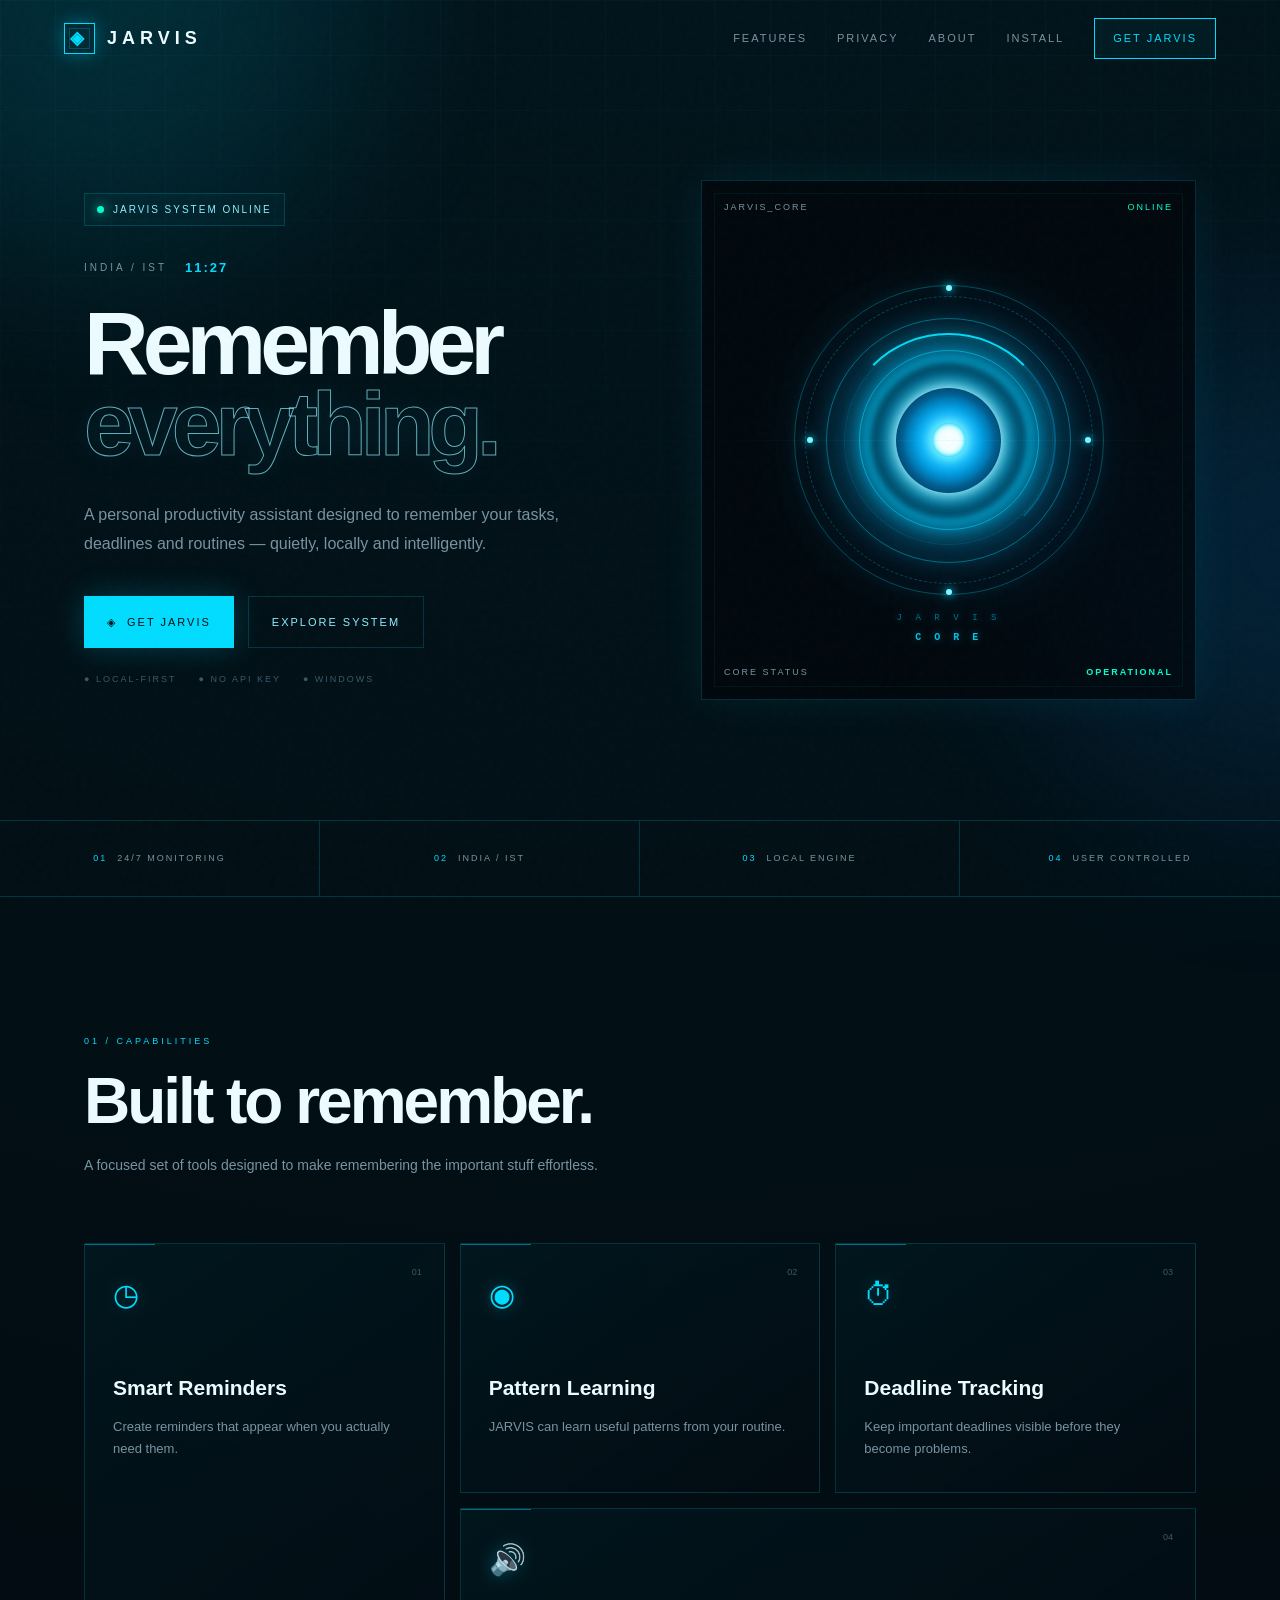
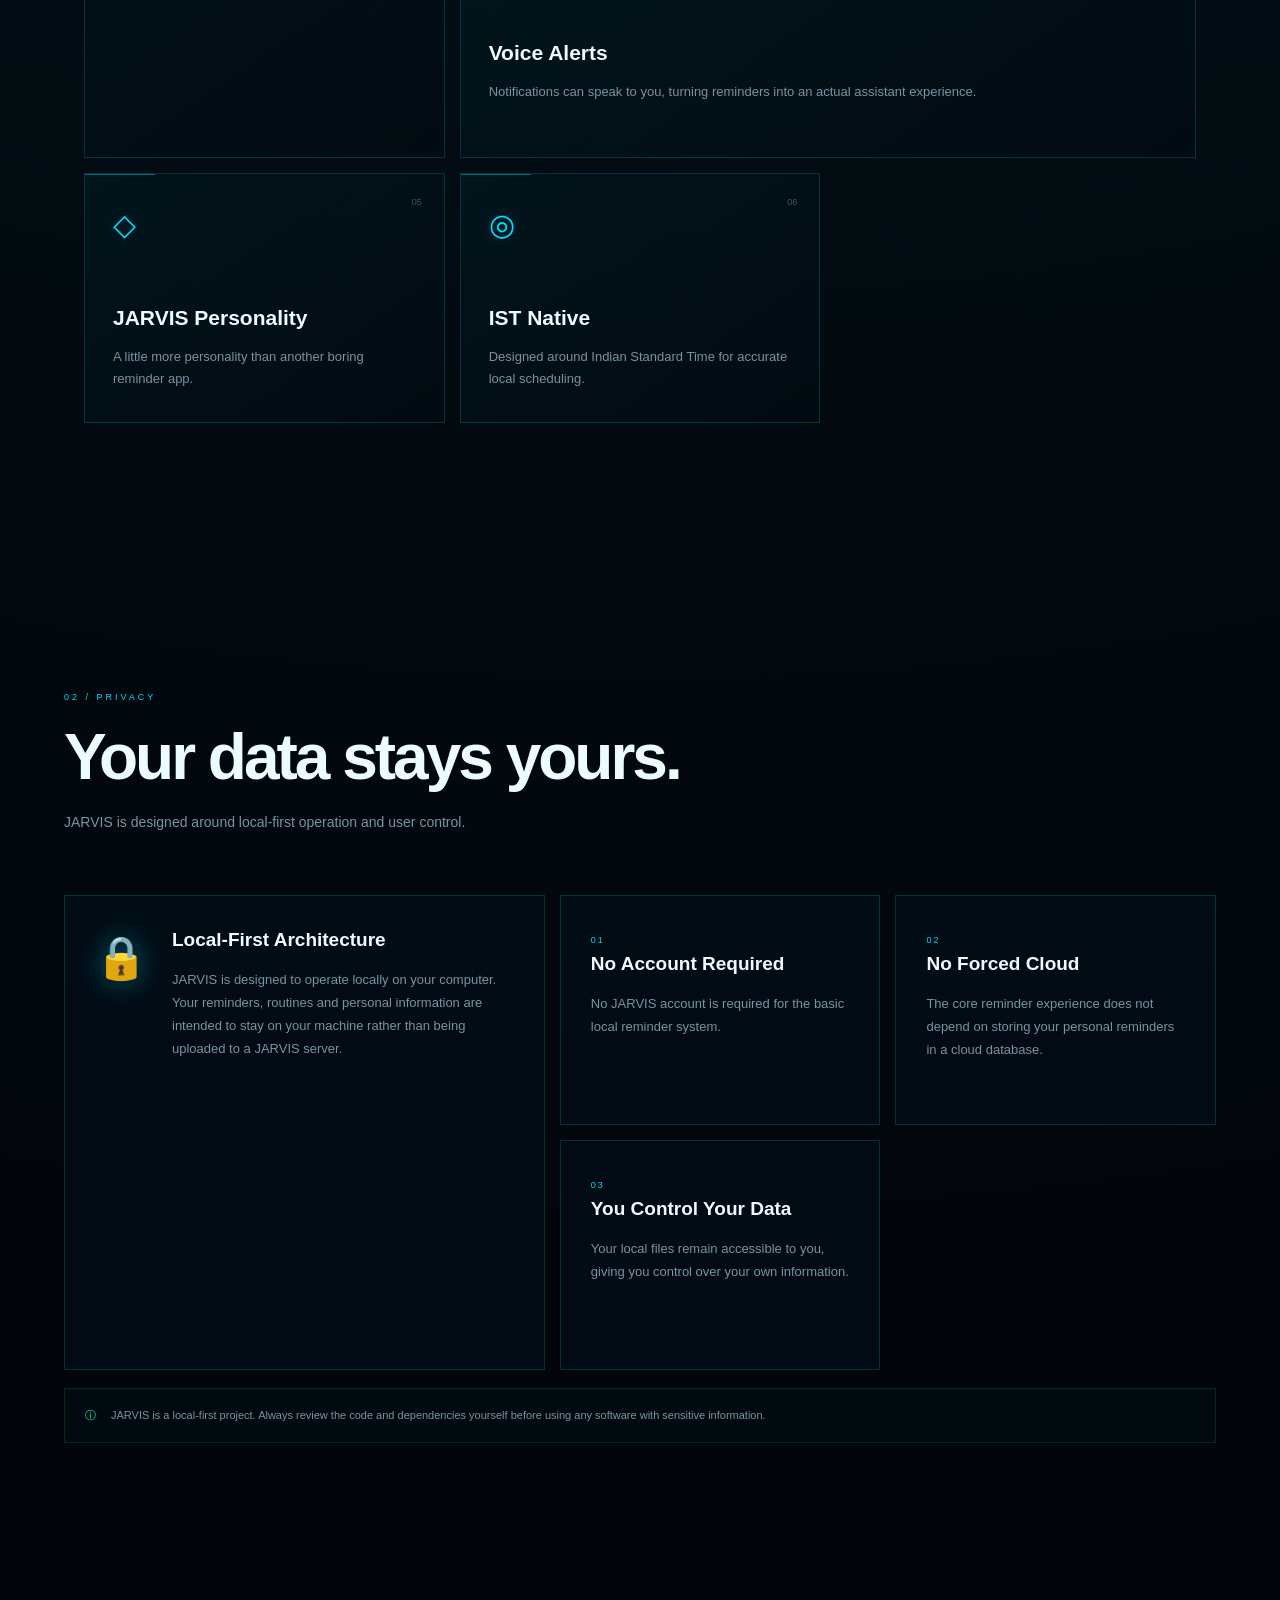
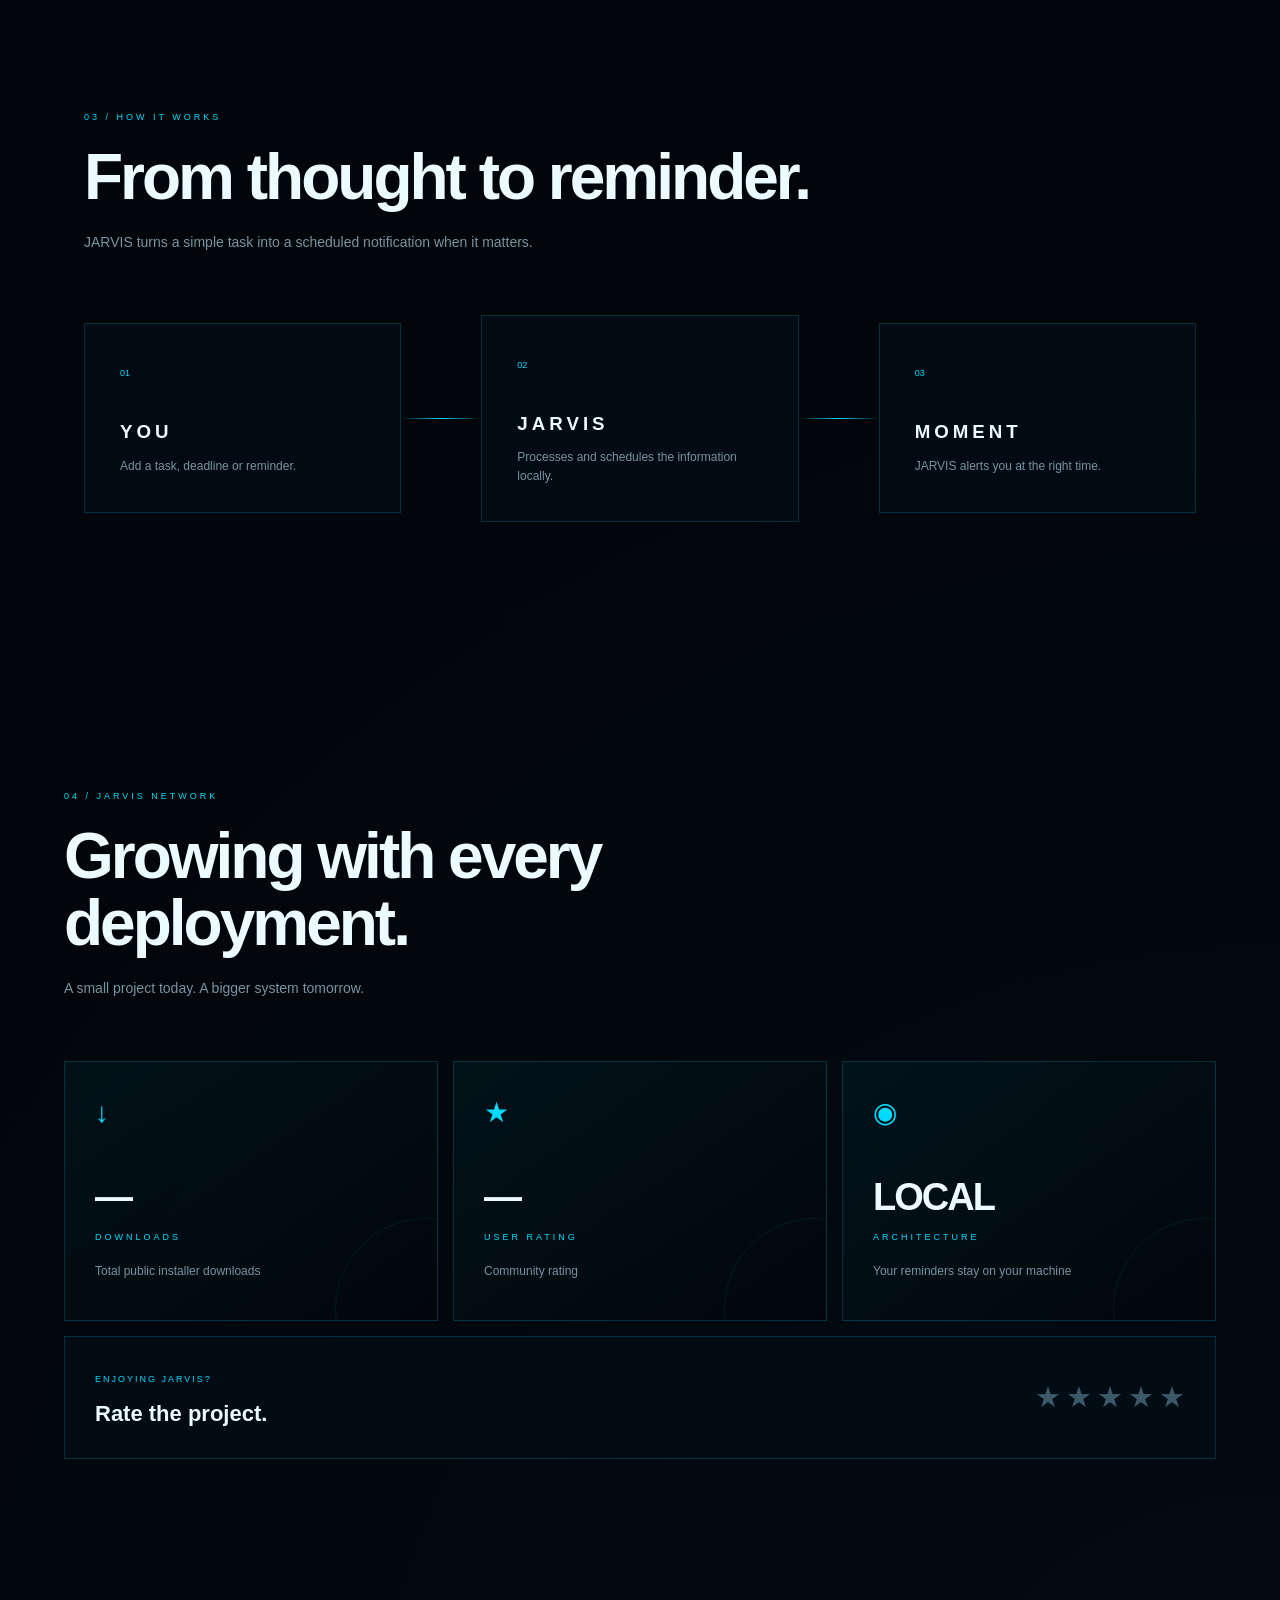
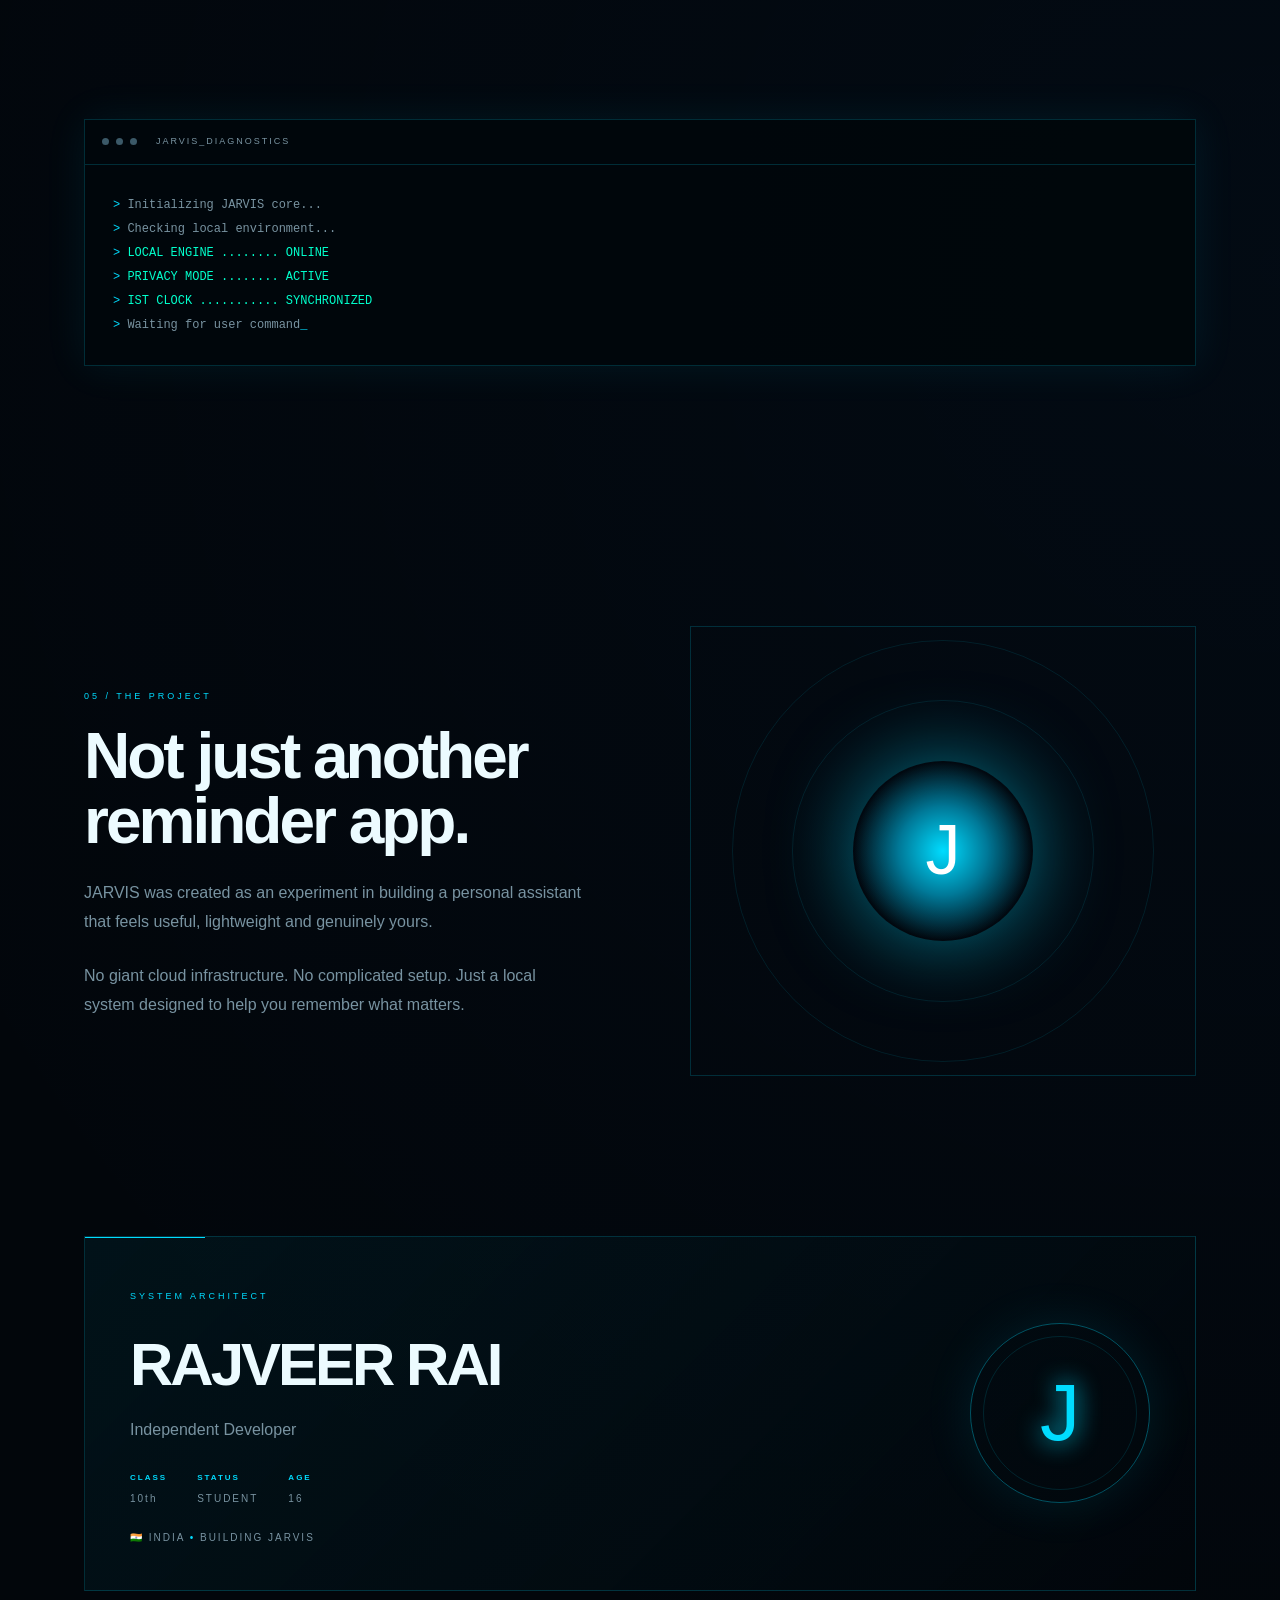
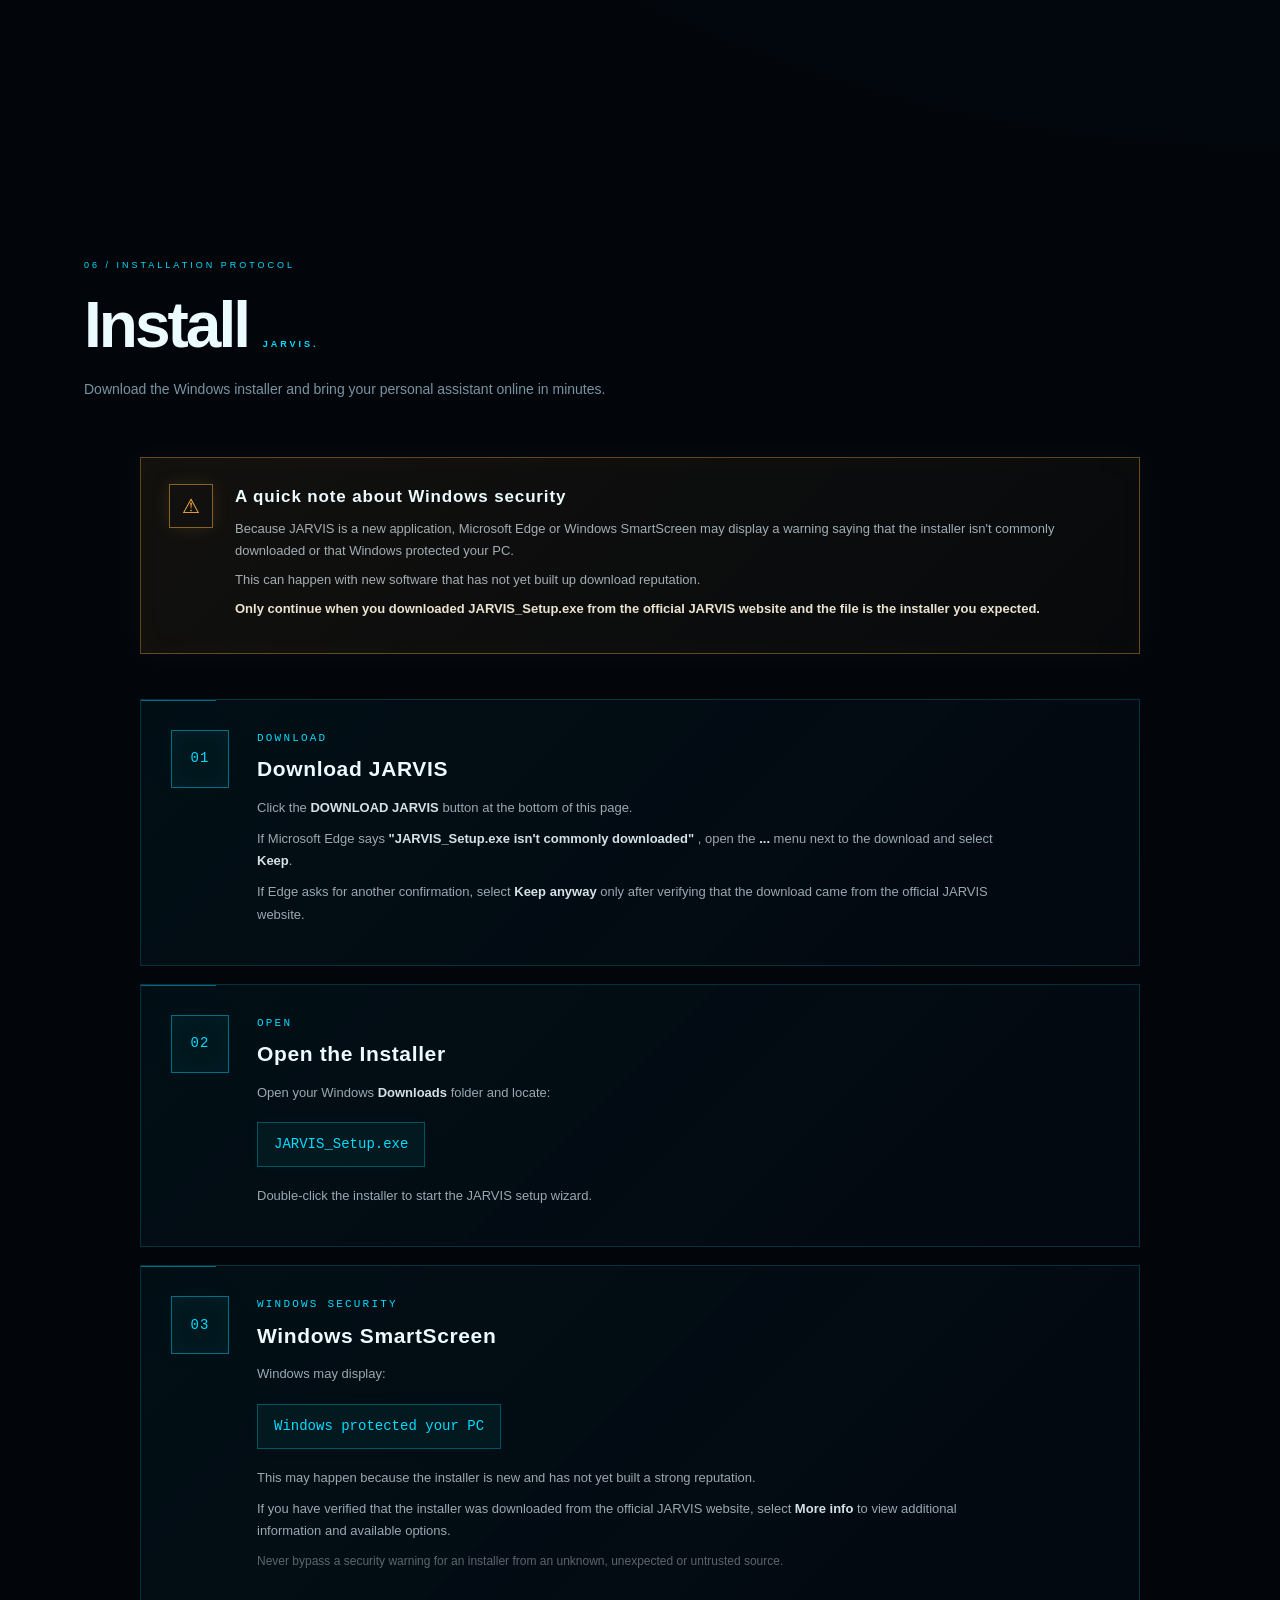
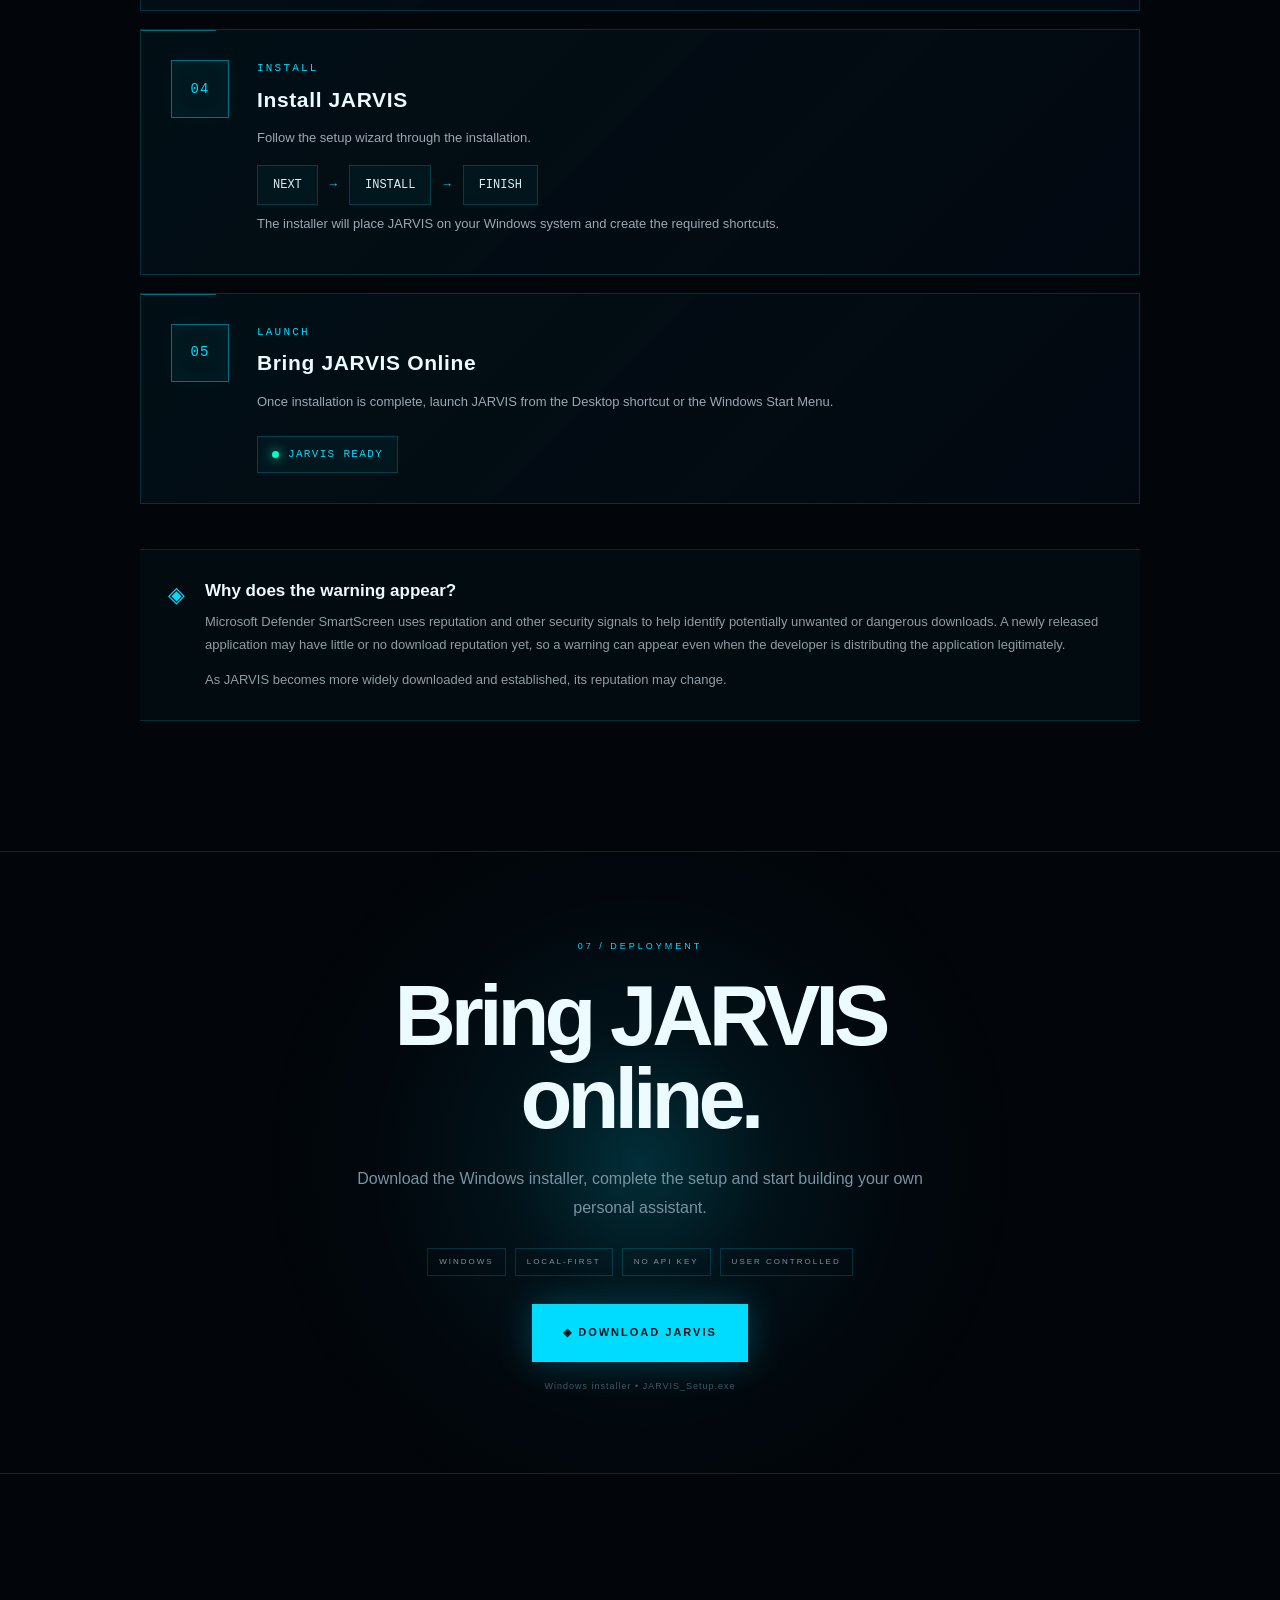
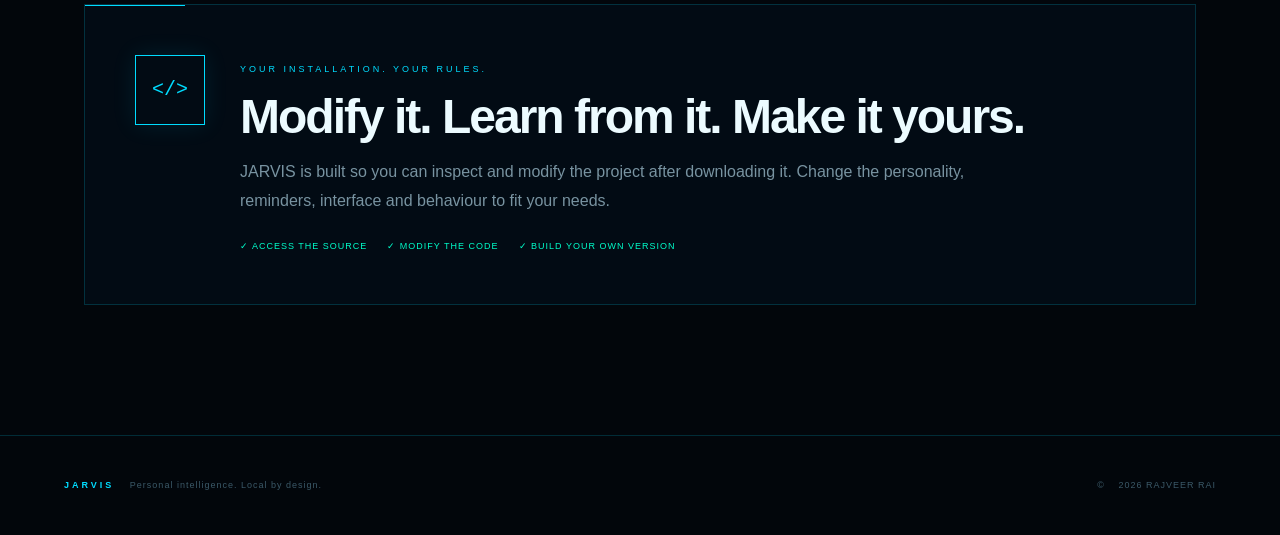
==== index.html @ 7c5e30e4 "Add files via upload JARVIS-Website │ ├── index.html ├── style.css ├── script.js │ └── downloa" ====
<!DOCTYPE html>
<html lang="en">

<head>

    <meta charset="UTF-8">

    <meta
        name="viewport"
        content="width=device-width, initial-scale=1.0"
    >

    <meta
        name="description"
        content="JARVIS — a local-first personal productivity assistant built by Rajveer Rai."
    >

    <meta
        name="keywords"
        content="JARVIS, reminder assistant, productivity, local assistant, Rajveer Rai, Windows"
    >

    <meta
        name="author"
        content="Rajveer Rai"
    >

    <meta
        name="theme-color"
        content="#02060b"
    >

    <title>JARVIS — Remember Everything.</title>

    <link
        rel="stylesheet"
        href="style.css"
    >


    <!-- =====================================================
         JARVIS CORE — NEW REACTOR ANIMATION
         Only the reactor animation is changed.
    ====================================================== -->

    <style>

        .jarvis-reactor {
            width: 360px;
            height: 360px;

            position: relative;

            display: flex;
            align-items: center;
            justify-content: center;

            isolation: isolate;
        }


        /* =================================================
           CENTRAL ATMOSPHERIC GLOW
        ================================================== */

        .jarvis-reactor::before {

            content: "";

            position: absolute;

            width: 155px;
            height: 155px;

            border-radius: 50%;

            background:
                radial-gradient(
                    circle,
                    rgba(255,255,255,0.98) 0%,
                    rgba(0,235,255,0.95) 9%,
                    rgba(0,190,255,0.72) 25%,
                    rgba(0,150,255,0.25) 48%,
                    transparent 72%
                );

            filter: blur(3px);

            box-shadow:
                0 0 25px rgba(0,220,255,0.95),
                0 0 55px rgba(0,200,255,0.75),
                0 0 100px rgba(0,170,255,0.42);

            animation:
                reactorPulse 2.2s ease-in-out infinite;

            z-index: 0;
        }


        /* =================================================
           OUTER ENERGY AURA
        ================================================== */

        .reactor-aura {

            position: absolute;

            width: 245px;
            height: 245px;

            border-radius: 50%;

            background:
                radial-gradient(
                    circle,
                    rgba(0,220,255,0.16),
                    transparent 67%
                );

            filter: blur(8px);

            animation:
                auraPulse 3s ease-in-out infinite;

            z-index: 0;
        }


        /* =================================================
           RING BASE
        ================================================== */

        .reactor-ring {

            position: absolute;

            border-radius: 50%;

            pointer-events: none;
        }


        /* =================================================
           OUTER RING
        ================================================== */

        .reactor-ring-outer {

            width: 310px;
            height: 310px;

            border:
                1px solid
                rgba(0,220,255,0.30);

            box-shadow:
                0 0 15px rgba(0,220,255,0.08),
                inset 0 0 20px rgba(0,220,255,0.04);

            animation:
                reactorRotate 18s linear infinite;
        }


        .reactor-ring-outer::before {

            content: "";

            position: absolute;

            inset: 10px;

            border-radius: 50%;

            border:
                1px dashed
                rgba(0,220,255,0.28);

            animation:
                reactorRotateReverse 13s linear infinite;
        }


        /* =================================================
           SECOND RING
        ================================================== */

        .reactor-ring-middle {

            width: 245px;
            height: 245px;

            border:
                1px solid
                rgba(0,220,255,0.42);

            box-shadow:
                0 0 20px rgba(0,220,255,0.10),
                inset 0 0 20px rgba(0,220,255,0.06);

            animation:
                reactorRotateReverse 11s linear infinite;
        }


        .reactor-ring-middle::after {

            content: "";

            position: absolute;

            inset: 17px;

            border-radius: 50%;

            border:
                1px dotted
                rgba(0,220,255,0.24);
        }


        /* =================================================
           INNER RING
        ================================================== */

        .reactor-ring-inner {

            width: 180px;
            height: 180px;

            border:
                1px solid
                rgba(0,220,255,0.58);

            box-shadow:
                0 0 25px rgba(0,220,255,0.13),
                inset 0 0 25px rgba(0,220,255,0.08);

            animation:
                reactorRotate 8s linear infinite;
        }


        /* =================================================
           ENERGY ARC
        ================================================== */

        .reactor-arc {

            position: absolute;

            width: 215px;
            height: 215px;

            border-radius: 50%;

            border:
                2px solid transparent;

            border-top-color:
                rgba(0,235,255,0.95);

            border-right-color:
                rgba(0,190,255,0.30);

            filter:
                drop-shadow(
                    0 0 7px
                    rgba(0,220,255,0.8)
                );

            animation:
                reactorRotate 4.5s linear infinite;
        }


        /* =================================================
           CORE HOUSING
        ================================================== */

        .reactor-core-housing {

            width: 105px;
            height: 105px;

            position: relative;

            display: flex;
            align-items: center;
            justify-content: center;

            border-radius: 50%;

            background:
                radial-gradient(
                    circle,
                    rgba(255,255,255,1) 0%,
                    rgba(180,250,255,1) 5%,
                    rgba(0,220,255,0.98) 16%,
                    rgba(0,170,255,0.88) 35%,
                    rgba(0,100,180,0.38) 62%,
                    rgba(0,50,100,0.08) 78%,
                    transparent 80%
                );

            box-shadow:
                0 0 15px rgba(255,255,255,0.95),
                0 0 30px rgba(0,235,255,0.95),
                0 0 60px rgba(0,190,255,0.85),
                0 0 100px rgba(0,130,255,0.38);

            animation:
                coreEnergy 2s ease-in-out infinite;

            z-index: 5;
        }


        /* =================================================
           CORE WHITE CENTER
        ================================================== */

        .reactor-core-light {

            position: absolute;

            width: 34px;
            height: 34px;

            border-radius: 50%;

            background:
                radial-gradient(
                    circle,
                    #ffffff 0%,
                    #ffffff 38%,
                    rgba(220,255,255,0.95) 55%,
                    rgba(0,220,255,0.25) 78%,
                    transparent 100%
                );

            box-shadow:
                0 0 18px #ffffff,
                0 0 35px rgba(0,235,255,1);

            animation:
                coreFlash 1.5s ease-in-out infinite;
        }


        /* =================================================
           CORE J
        ================================================== */

        .reactor-letter {

            position: relative;

            z-index: 8;

            color:
                rgba(255,255,255,0.88);

            font-family:
                "Courier New",
                monospace;

            font-size: 17px;

            font-weight: 700;

            letter-spacing: 0.08em;

            text-shadow:
                0 0 8px #ffffff,
                0 0 18px rgba(0,220,255,1);

            opacity: 0.82;
        }


        /* =================================================
           ORBITING NODES
        ================================================== */

        .reactor-node {

            position: absolute;

            width: 6px;
            height: 6px;

            border-radius: 50%;

            background:
                #7ef7ff;

            box-shadow:
                0 0 7px #00dcff,
                0 0 15px rgba(0,220,255,0.9);

            z-index: 10;
        }


        .reactor-node-1 {

            top: 25px;
            left: 50%;

            transform:
                translateX(-50%);

            animation:
                nodePulse 1.8s ease-in-out infinite;
        }


        .reactor-node-2 {

            right: 38px;
            top: 50%;

            transform:
                translateY(-50%);

            animation:
                nodePulse 2.1s ease-in-out infinite 0.3s;
        }


        .reactor-node-3 {

            bottom: 25px;
            left: 50%;

            transform:
                translateX(-50%);

            animation:
                nodePulse 1.7s ease-in-out infinite 0.6s;
        }


        .reactor-node-4 {

            left: 38px;
            top: 50%;

            transform:
                translateY(-50%);

            animation:
                nodePulse 2s ease-in-out infinite 0.9s;
        }


        /* =================================================
           CORE LABEL
        ================================================== */

        .reactor-label {

            position: absolute;

            bottom: -25px;

            left: 50%;

            transform:
                translateX(-50%);

            text-align: center;

            color:
                rgba(0,220,255,0.48);

            font-family:
                "Courier New",
                monospace;

            font-size: 9px;

            letter-spacing: 0.45em;

            white-space: nowrap;

            text-shadow:
                0 0 8px
                rgba(0,220,255,0.45);
        }


        .reactor-label strong {

            display: block;

            margin-top: 5px;

            color:
                rgba(0,220,255,0.88);

            font-size: 10px;

            letter-spacing: 0.35em;
        }


        /* =================================================
           ANIMATIONS
        ================================================== */

        @keyframes reactorRotate {

            from {
                transform:
                    rotate(0deg);
            }

            to {
                transform:
                    rotate(360deg);
            }

        }


        @keyframes reactorRotateReverse {

            from {
                transform:
                    rotate(360deg);
            }

            to {
                transform:
                    rotate(0deg);
            }

        }


        @keyframes reactorPulse {

            0%,
            100% {

                transform:
                    scale(0.92);

                opacity:
                    0.78;
            }

            50% {

                transform:
                    scale(1.08);

                opacity:
                    1;
            }

        }


        @keyframes auraPulse {

            0%,
            100% {

                transform:
                    scale(0.94);

                opacity:
                    0.55;
            }

            50% {

                transform:
                    scale(1.08);

                opacity:
                    0.95;
            }

        }


        @keyframes coreEnergy {

            0%,
            100% {

                transform:
                    scale(0.92);

                box-shadow:
                    0 0 15px rgba(255,255,255,0.9),
                    0 0 30px rgba(0,235,255,0.85),
                    0 0 60px rgba(0,190,255,0.65);
            }

            50% {

                transform:
                    scale(1.08);

                box-shadow:
                    0 0 20px rgba(255,255,255,1),
                    0 0 45px rgba(0,235,255,1),
                    0 0 85px rgba(0,190,255,0.9);
            }

        }


        @keyframes coreFlash {

            0%,
            100% {

                transform:
                    scale(0.88);

                opacity:
                    0.88;
            }

            50% {

                transform:
                    scale(1.18);

                opacity:
                    1;
            }

        }


        @keyframes nodePulse {

            0%,
            100% {

                transform:
                    scale(0.75);

                opacity:
                    0.45;
            }

            50% {

                transform:
                    scale(1.35);

                opacity:
                    1;
            }

        }


        /* =================================================
           REACTOR RESPONSIVE
        ================================================== */

        @media (max-width: 700px) {

            .jarvis-reactor {

                width: 300px;
                height: 300px;

            }

            .reactor-ring-outer {

                width: 255px;
                height: 255px;

            }

            .reactor-ring-middle {

                width: 205px;
                height: 205px;

            }

            .reactor-ring-inner {

                width: 150px;
                height: 150px;

            }

            .reactor-arc {

                width: 180px;
                height: 180px;

            }

        }


        @media (prefers-reduced-motion: reduce) {

            .jarvis-reactor *,
            .jarvis-reactor::before {

                animation:
                    none !important;

            }

        }

    </style>

</head>


<body>


    <!-- =====================================================
         BACKGROUND SYSTEM
    ====================================================== -->

    <div class="grid"></div>

    <div class="noise"></div>

    <div class="ambient ambient-one"></div>

    <div class="ambient ambient-two"></div>



    <!-- =====================================================
         NAVBAR
    ====================================================== -->

    <header
        class="navbar"
        id="navbar"
    >

        <div class="nav-brand">

            <div class="mini-reactor">
                ◈
            </div>

            <span>
                JARVIS
            </span>

        </div>


        <nav
            class="nav-links"
            id="navLinks"
        >

            <a href="#features">
                FEATURES
            </a>

            <a href="#privacy">
                PRIVACY
            </a>

            <a href="#about">
                ABOUT
            </a>

            <a href="#install">
                INSTALL
            </a>

            <a
                href="#download"
                class="nav-button"
            >
                GET JARVIS
            </a>

        </nav>


        <button
            class="menu-button"
            id="menuButton"
            aria-label="Open navigation"
            aria-expanded="false"
        >

            ☰

        </button>

    </header>



    <!-- =====================================================
         MAIN
    ====================================================== -->

    <main>


        <!-- =================================================
             HERO
        ================================================== -->

        <section class="hero">

            <div class="hero-content">


                <div class="live-status">

                    <span class="status-dot"></span>

                    JARVIS SYSTEM ONLINE

                </div>


                <div class="hero-time">

                    <span>
                        INDIA / IST
                    </span>

                    <strong id="heroClock">
                        --:--
                    </strong>

                </div>


                <h1>

                    Remember
                    <span>everything.</span>

                </h1>


                <p class="hero-description">

                    A personal productivity assistant designed
                    to remember your tasks, deadlines and routines
                    — quietly, locally and intelligently.

                </p>


                <div class="hero-actions">

                    <a
                        href="#download"
                        class="main-button"
                    >

                        <span>
                            ◈
                        </span>

                        GET JARVIS

                    </a>


                    <a
                        href="#features"
                        class="outline-button"
                    >

                        EXPLORE SYSTEM

                    </a>

                </div>


                <div class="hero-details">

                    <span>
                        ● LOCAL-FIRST
                    </span>

                    <span>
                        ● NO API KEY
                    </span>

                    <span>
                        ● WINDOWS
                    </span>

                </div>

            </div>



            <!-- =================================================
                 JARVIS CORE — NEW ANIMATED REACTOR
            ================================================== -->

            <div class="system-panel">

                <div class="panel-header">

                    <span>
                        JARVIS_CORE
                    </span>

                    <span>
                        ONLINE
                    </span>

                </div>


                <div class="core-container">

                    <div class="jarvis-reactor">

                        <div class="reactor-aura"></div>


                        <div
                            class="reactor-ring reactor-ring-outer"
                        ></div>


                        <div
                            class="reactor-ring reactor-ring-middle"
                        ></div>


                        <div
                            class="reactor-ring reactor-ring-inner"
                        ></div>


                        <div class="reactor-arc"></div>


                        <span
                            class="reactor-node reactor-node-1"
                        ></span>

                        <span
                            class="reactor-node reactor-node-2"
                        ></span>

                        <span
                            class="reactor-node reactor-node-3"
                        ></span>

                        <span
                            class="reactor-node reactor-node-4"
                        ></span>


                        <div class="reactor-core-housing">

                            <div class="reactor-core-light"></div>

                            <span class="reactor-letter">
                                J
                            </span>

                        </div>


                        <div class="reactor-label">

                            J A R V I S

                            <strong>
                                C O R E
                            </strong>

                        </div>

                    </div>

                </div>


                <div class="core-status">

                    <span>
                        CORE STATUS
                    </span>

                    <strong>
                        OPERATIONAL
                    </strong>

                </div>

            </div>

        </section>



        <!-- =================================================
             SYSTEM STRIP
        ================================================== -->

        <section class="system-strip">

            <div>

                <span>
                    01
                </span>

                24/7 MONITORING

            </div>


            <div>

                <span>
                    02
                </span>

                INDIA / IST

            </div>


            <div>

                <span>
                    03
                </span>

                LOCAL ENGINE

            </div>


            <div>

                <span>
                    04
                </span>

                USER CONTROLLED

            </div>

        </section>



        <!-- =================================================
             FEATURES
        ================================================== -->

        <section
            class="section"
            id="features"
        >

            <div class="section-heading">

                <span>
                    01 / CAPABILITIES
                </span>

                <h2>
                    Built to remember.
                </h2>

                <p>
                    A focused set of tools designed to make
                    remembering the important stuff effortless.
                </p>

            </div>


            <div class="feature-layout">


                <article class="feature feature-large">

                    <div class="feature-number">
                        01
                    </div>

                    <div class="feature-icon">
                        ◷
                    </div>

                    <h3>
                        Smart Reminders
                    </h3>

                    <p>
                        Create reminders that appear when
                        you actually need them.
                    </p>

                </article>



                <article class="feature">

                    <div class="feature-number">
                        02
                    </div>

                    <div class="feature-icon">
                        ◉
                    </div>

                    <h3>
                        Pattern Learning
                    </h3>

                    <p>
                        JARVIS can learn useful patterns
                        from your routine.
                    </p>

                </article>



                <article class="feature">

                    <div class="feature-number">
                        03
                    </div>

                    <div class="feature-icon">
                        ⏱
                    </div>

                    <h3>
                        Deadline Tracking
                    </h3>

                    <p>
                        Keep important deadlines visible
                        before they become problems.
                    </p>

                </article>



                <article class="feature feature-wide">

                    <div class="feature-number">
                        04
                    </div>

                    <div class="feature-icon">
                        🔊
                    </div>

                    <h3>
                        Voice Alerts
                    </h3>

                    <p>
                        Notifications can speak to you,
                        turning reminders into an actual
                        assistant experience.
                    </p>

                </article>



                <article class="feature">

                    <div class="feature-number">
                        05
                    </div>

                    <div class="feature-icon">
                        ◇
                    </div>

                    <h3>
                        JARVIS Personality
                    </h3>

                    <p>
                        A little more personality than
                        another boring reminder app.
                    </p>

                </article>



                <article class="feature">

                    <div class="feature-number">
                        06
                    </div>

                    <div class="feature-icon">
                        ◎
                    </div>

                    <h3>
                        IST Native
                    </h3>

                    <p>
                        Designed around Indian Standard Time
                        for accurate local scheduling.
                    </p>

                </article>


            </div>

        </section>



        <!-- =================================================
             PRIVACY
        ================================================== -->

        <section
            class="section privacy-section"
            id="privacy"
        >

            <div class="section-heading">

                <span>
                    02 / PRIVACY
                </span>

                <h2>
                    Your data stays yours.
                </h2>

                <p>
                    JARVIS is designed around local-first
                    operation and user control.
                </p>

            </div>


            <div class="privacy-grid">


                <article class="privacy-card privacy-main">

                    <div class="privacy-symbol">
                        🔒
                    </div>

                    <div>

                        <h3>
                            Local-First Architecture
                        </h3>

                        <p>

                            JARVIS is designed to operate locally
                            on your computer. Your reminders,
                            routines and personal information are
                            intended to stay on your machine rather
                            than being uploaded to a JARVIS server.

                        </p>

                    </div>

                </article>



                <article class="privacy-card">

                    <span class="privacy-index">
                        01
                    </span>

                    <h3>
                        No Account Required
                    </h3>

                    <p>
                        No JARVIS account is required for the
                        basic local reminder system.
                    </p>

                </article>



                <article class="privacy-card">

                    <span class="privacy-index">
                        02
                    </span>

                    <h3>
                        No Forced Cloud
                    </h3>

                    <p>
                        The core reminder experience does not
                        depend on storing your personal reminders
                        in a cloud database.
                    </p>

                </article>



                <article class="privacy-card">

                    <span class="privacy-index">
                        03
                    </span>

                    <h3>
                        You Control Your Data
                    </h3>

                    <p>
                        Your local files remain accessible to you,
                        giving you control over your own information.
                    </p>

                </article>


            </div>


            <div class="privacy-warning">

                <span>
                    ⓘ
                </span>

                <p>
                    JARVIS is a local-first project. Always review
                    the code and dependencies yourself before using
                    any software with sensitive information.
                </p>

            </div>

        </section>



        <!-- =================================================
             SYSTEM FLOW
        ================================================== -->

        <section class="section">

            <div class="section-heading">

                <span>
                    03 / HOW IT WORKS
                </span>

                <h2>
                    From thought to reminder.
                </h2>

                <p>
                    JARVIS turns a simple task into a scheduled
                    notification when it matters.
                </p>

            </div>


            <div class="system-flow">


                <div class="flow-step">

                    <span>
                        01
                    </span>

                    <h3>
                        YOU
                    </h3>

                    <p>
                        Add a task,
                        deadline or reminder.
                    </p>

                </div>


                <div class="flow-line"></div>


                <div class="flow-step">

                    <span>
                        02
                    </span>

                    <h3>
                        JARVIS
                    </h3>

                    <p>
                        Processes and schedules
                        the information locally.
                    </p>

                </div>


                <div class="flow-line"></div>


                <div class="flow-step">

                    <span>
                        03
                    </span>

                    <h3>
                        MOMENT
                    </h3>

                    <p>
                        JARVIS alerts you
                        at the right time.
                    </p>

                </div>


            </div>

        </section>



        <!-- =================================================
             LIVE STATS
        ================================================== -->

        <section
            class="section stats-section"
            id="stats"
        >

            <div class="section-heading">

                <span>
                    04 / JARVIS NETWORK
                </span>

                <h2>
                    Growing with every deployment.
                </h2>

                <p>
                    A small project today. A bigger system tomorrow.
                </p>

            </div>


            <div class="stats-grid">


                <div class="stat-card">

                    <span class="stat-icon">
                        ↓
                    </span>

                    <strong id="downloadCount">
                        —
                    </strong>

                    <small>
                        DOWNLOADS
                    </small>

                    <p>
                        Total public installer downloads
                    </p>

                </div>



                <div class="stat-card">

                    <span class="stat-icon">
                        ★
                    </span>

                    <strong id="ratingValue">
                        —
                    </strong>

                    <small>
                        USER RATING
                    </small>

                    <p>
                        Community rating
                    </p>

                </div>



                <div class="stat-card">

                    <span class="stat-icon">
                        ◉
                    </span>

                    <strong>
                        LOCAL
                    </strong>

                    <small>
                        ARCHITECTURE
                    </small>

                    <p>
                        Your reminders stay on your machine
                    </p>

                </div>


            </div>


            <div class="rating-box">

                <div>

                    <span>
                        ENJOYING JARVIS?
                    </span>

                    <h3>
                        Rate the project.
                    </h3>

                </div>


                <div
                    class="rating-stars"
                    id="ratingStars"
                    aria-label="Rate JARVIS"
                >

                    <button data-rating="1">
                        ★
                    </button>

                    <button data-rating="2">
                        ★
                    </button>

                    <button data-rating="3">
                        ★
                    </button>

                    <button data-rating="4">
                        ★
                    </button>

                    <button data-rating="5">
                        ★
                    </button>

                </div>

            </div>

        </section>



        <!-- =================================================
             TERMINAL DIAGNOSTICS
        ================================================== -->

        <section class="section">

            <div class="terminal">


                <div class="terminal-header">

                    <span></span>

                    <span></span>

                    <span></span>

                    <label>
                        JARVIS_DIAGNOSTICS
                    </label>

                </div>


                <div class="terminal-body">

                    <p>
                        <span>&gt;</span>
                        Initializing JARVIS core...
                    </p>

                    <p>
                        <span>&gt;</span>
                        Checking local environment...
                    </p>

                    <p class="success">
                        <span>&gt;</span>
                        LOCAL ENGINE ........ ONLINE
                    </p>

                    <p class="success">
                        <span>&gt;</span>
                        PRIVACY MODE ........ ACTIVE
                    </p>

                    <p class="success">
                        <span>&gt;</span>
                        IST CLOCK ........... SYNCHRONIZED
                    </p>

                    <p>
                        <span>&gt;</span>
                        Waiting for user command<span class="cursor">_</span>
                    </p>

                </div>

            </div>

        </section>



        <!-- =================================================
             ABOUT
        ================================================== -->

        <section
            class="section about"
            id="about"
        >

            <div class="about-content">

                <span>
                    05 / THE PROJECT
                </span>

                <h2>
                    Not just another
                    reminder app.
                </h2>

                <p>

                    JARVIS was created as an experiment in building
                    a personal assistant that feels useful,
                    lightweight and genuinely yours.

                </p>

                <p>

                    No giant cloud infrastructure.
                    No complicated setup.
                    Just a local system designed to help you
                    remember what matters.

                </p>

            </div>


            <div class="about-visual">

                <div class="about-core">
                    J
                </div>

            </div>

        </section>



        <!-- =================================================
             CREATOR
        ================================================== -->

        <section class="section creator-section">

            <div class="creator">


                <div class="creator-info">

                    <span class="creator-label">
                        SYSTEM ARCHITECT
                    </span>

                    <h2 id="creatorName">
                        RAJVEER RAI
                    </h2>

                    <p class="creator-role">
                        Independent Developer
                    </p>


                    <div class="creator-meta">


                        <span>

                            <strong>
                                CLASS
                            </strong>

                            10th

                        </span>


                        <span>

                            <strong>
                                STATUS
                            </strong>

                            STUDENT

                        </span>


                        <span>

                            <strong>
                                AGE
                            </strong>

                            16

                        </span>


                    </div>


                    <div class="creator-location">

                        🇮🇳 INDIA

                        <span>
                            •
                        </span>

                        BUILDING JARVIS

                    </div>

                </div>


                <div class="creator-mark">

                    <span>
                        J
                    </span>

                </div>


            </div>

        </section>



        <!-- =================================================
             INSTALLATION
        ================================================== -->

        <section
            class="section install-section"
            id="install"
        >


            <div class="section-heading">

                <span>
                    06 / INSTALLATION PROTOCOL
                </span>

                <h2>
                    Install <span>JARVIS.</span>
                </h2>

                <p>
                    Download the Windows installer and bring
                    your personal assistant online in minutes.
                </p>

            </div>



            <!-- SECURITY NOTICE -->

            <div class="install-warning">

                <div class="warning-icon">
                    ⚠
                </div>


                <div>

                    <h3>
                        A quick note about Windows security
                    </h3>

                    <p>
                        Because JARVIS is a new application, Microsoft
                        Edge or Windows SmartScreen may display a warning
                        saying that the installer isn't commonly downloaded
                        or that Windows protected your PC.
                    </p>

                    <p>
                        This can happen with new software that has not yet
                        built up download reputation.
                    </p>

                    <p>
                        <strong>
                            Only continue when you downloaded
                            JARVIS_Setup.exe from the official JARVIS website
                            and the file is the installer you expected.
                        </strong>
                    </p>

                </div>

            </div>



            <!-- INSTALLATION STEPS -->

            <div class="install-steps">


                <!-- STEP 01 -->

                <article class="install-step">

                    <div class="step-number">
                        01
                    </div>


                    <div class="step-content">

                        <span class="step-label">
                            DOWNLOAD
                        </span>

                        <h3>
                            Download JARVIS
                        </h3>

                        <p>
                            Click the
                            <strong>
                                DOWNLOAD JARVIS
                            </strong>
                            button at the bottom of this page.
                        </p>

                        <p>
                            If Microsoft Edge says
                            <strong>
                                "JARVIS_Setup.exe isn't commonly downloaded"
                            </strong>,
                            open the
                            <strong>...</strong>
                            menu next to the download and select
                            <strong>Keep</strong>.
                        </p>

                        <p>
                            If Edge asks for another confirmation,
                            select <strong>Keep anyway</strong> only
                            after verifying that the download came from
                            the official JARVIS website.
                        </p>

                    </div>

                </article>



                <!-- STEP 02 -->

                <article class="install-step">

                    <div class="step-number">
                        02
                    </div>


                    <div class="step-content">

                        <span class="step-label">
                            OPEN
                        </span>

                        <h3>
                            Open the Installer
                        </h3>

                        <p>
                            Open your Windows
                            <strong>
                                Downloads
                            </strong>
                            folder and locate:
                        </p>


                        <div class="code-chip">
                            JARVIS_Setup.exe
                        </div>


                        <p>
                            Double-click the installer to start
                            the JARVIS setup wizard.
                        </p>

                    </div>

                </article>



                <!-- STEP 03 -->

                <article class="install-step">

                    <div class="step-number">
                        03
                    </div>


                    <div class="step-content">

                        <span class="step-label">
                            WINDOWS SECURITY
                        </span>

                        <h3>
                            Windows SmartScreen
                        </h3>

                        <p>
                            Windows may display:
                        </p>


                        <div class="code-chip">
                            Windows protected your PC
                        </div>


                        <p>
                            This may happen because the installer is new
                            and has not yet built a strong reputation.
                        </p>


                        <p>
                            If you have verified that the installer was
                            downloaded from the official JARVIS website,
                            select <strong>More info</strong> to view
                            additional information and available options.
                        </p>


                        <p class="small-note">
                            Never bypass a security warning for an installer
                            from an unknown, unexpected or untrusted source.
                        </p>

                    </div>

                </article>



                <!-- STEP 04 -->

                <article class="install-step">

                    <div class="step-number">
                        04
                    </div>


                    <div class="step-content">

                        <span class="step-label">
                            INSTALL
                        </span>

                        <h3>
                            Install JARVIS
                        </h3>

                        <p>
                            Follow the setup wizard through the installation.
                        </p>


                        <div class="install-flow">

                            <span>
                                NEXT
                            </span>

                            <span>
                                →
                            </span>

                            <span>
                                INSTALL
                            </span>

                            <span>
                                →
                            </span>

                            <span>
                                FINISH
                            </span>

                        </div>


                        <p>
                            The installer will place JARVIS on your
                            Windows system and create the required shortcuts.
                        </p>

                    </div>

                </article>



                <!-- STEP 05 -->

                <article class="install-step">

                    <div class="step-number">
                        05
                    </div>


                    <div class="step-content">

                        <span class="step-label">
                            LAUNCH
                        </span>

                        <h3>
                            Bring JARVIS Online
                        </h3>

                        <p>
                            Once installation is complete, launch JARVIS
                            from the Desktop shortcut or the Windows
                            Start Menu.
                        </p>


                        <div class="launch-status">

                            <span class="status-dot"></span>

                            JARVIS READY

                        </div>

                    </div>

                </article>


            </div>



            <!-- WHY THE WARNING EXISTS -->

            <div class="install-explanation">

                <div class="explanation-icon">
                    ◈
                </div>


                <div>

                    <h3>
                        Why does the warning appear?
                    </h3>

                    <p>
                        Microsoft Defender SmartScreen uses reputation
                        and other security signals to help identify
                        potentially unwanted or dangerous downloads.
                        A newly released application may have little or
                        no download reputation yet, so a warning can
                        appear even when the developer is distributing
                        the application legitimately.
                    </p>

                    <p>
                        As JARVIS becomes more widely downloaded and
                        established, its reputation may change.
                    </p>

                </div>

            </div>


        </section>



        <!-- =================================================
             DOWNLOAD / DEPLOYMENT
        ================================================== -->

        <section
            class="download"
            id="download"
        >


            <div class="download-orb"></div>


            <div class="download-content">


                <span>
                    07 / DEPLOYMENT
                </span>


                <h2>
                    Bring JARVIS online.
                </h2>


                <p>
                    Download the Windows installer, complete the setup
                    and start building your own personal assistant.
                </p>


                <div class="download-badges">

                    <span>
                        WINDOWS
                    </span>

                    <span>
                        LOCAL-FIRST
                    </span>

                    <span>
                        NO API KEY
                    </span>

                    <span>
                        USER CONTROLLED
                    </span>

                </div>


                <button
                    class="download-button"
                    id="downloadButton"
                    type="button"
                >

                    <span>
                        ◈
                    </span>

                    DOWNLOAD JARVIS

                </button>


                <small class="download-note">

                    Windows installer
                    •
                    JARVIS_Setup.exe

                </small>


            </div>

        </section>



        <!-- =================================================
             OPEN SOURCE / CONTROL
        ================================================== -->

        <section class="section ownership-section">

            <div class="ownership-card">


                <div class="ownership-icon">
                    &lt;/&gt;
                </div>


                <div>

                    <span>
                        YOUR INSTALLATION. YOUR RULES.
                    </span>


                    <h2>
                        Modify it. Learn from it. Make it yours.
                    </h2>


                    <p>
                        JARVIS is built so you can inspect and
                        modify the project after downloading it.
                        Change the personality, reminders,
                        interface and behaviour to fit your needs.
                    </p>


                    <div class="ownership-points">

                        <span>
                            ✓ ACCESS THE SOURCE
                        </span>

                        <span>
                            ✓ MODIFY THE CODE
                        </span>

                        <span>
                            ✓ BUILD YOUR OWN VERSION
                        </span>

                    </div>

                </div>


            </div>

        </section>


    </main>



    <!-- =====================================================
         FOOTER
    ====================================================== -->

    <footer>


        <div>

            <strong>
                JARVIS
            </strong>

            <span>
                Personal intelligence. Local by design.
            </span>

        </div>


        <div>

            ©

            <span id="year"></span>

            RAJVEER RAI

        </div>


    </footer>



    <!-- =====================================================
         JAVASCRIPT
    ====================================================== -->

    <script src="script.js"></script>


</body>

</html>
---- style.css ----
/* =========================================================
   JARVIS WEBSITE
   FUTURISTIC INTERFACE — V3
   Designed for JARVIS / A.R.I.A.
========================================================= */


/* =========================================================
   ROOT
========================================================= */

:root {

    --background: #02060b;
    --background-2: #040b12;

    --panel: rgba(4, 15, 24, 0.72);
    --panel-strong: rgba(5, 18, 29, 0.94);

    --cyan: #00dcff;
    --cyan-soft: #8cefff;

    --blue: #168bff;
    --green: #00ffcc;

    --text: #ecfbff;
    --muted: #7893a1;
    --dim: #3b5968;

    --border: rgba(0, 220, 255, 0.18);
    --border-strong: rgba(0, 220, 255, 0.38);

    --shadow:
        0 0 40px rgba(0, 220, 255, 0.08);

    --shadow-strong:
        0 0 60px rgba(0, 220, 255, 0.16);

    --max-width: 1240px;

}


/* =========================================================
   RESET
========================================================= */

* {

    margin: 0;
    padding: 0;

    box-sizing: border-box;

}


html {

    scroll-behavior: smooth;

    scroll-padding-top: 90px;

}


body {

    min-height: 100vh;

    background:
        radial-gradient(
            circle at 50% -10%,
            rgba(0, 220, 255, 0.09),
            transparent 35%
        ),
        radial-gradient(
            circle at 100% 50%,
            rgba(22, 139, 255, 0.035),
            transparent 30%
        ),
        var(--background);

    color: var(--text);

    font-family:
        Inter,
        "Segoe UI",
        Arial,
        sans-serif;

    overflow-x: hidden;

    line-height: 1.5;

}


button,
a {

    -webkit-tap-highlight-color: transparent;

}


button {

    font-family: inherit;

}


/* =========================================================
   BACKGROUND
========================================================= */

.grid {

    position: fixed;

    inset: 0;

    z-index: -5;

    pointer-events: none;

    background-image:

        linear-gradient(
            rgba(0, 220, 255, 0.035) 1px,
            transparent 1px
        ),

        linear-gradient(
            90deg,
            rgba(0, 220, 255, 0.035) 1px,
            transparent 1px
        );

    background-size:
        55px 55px;

    mask-image:
        linear-gradient(
            to bottom,
            black,
            transparent 90%
        );

}


.noise {

    position: fixed;

    inset: 0;

    pointer-events: none;

    z-index: 50;

    opacity: 0.025;

    background-image:
        url("data:image/svg+xml,%3Csvg viewBox='0 0 180 180' xmlns='http://www.w3.org/2000/svg'%3E%3Cfilter id='n'%3E%3CfeTurbulence type='fractalNoise' baseFrequency='.9' numOctaves='3' stitchTiles='stitch'/%3E%3C/filter%3E%3Crect width='100%25' height='100%25' filter='url(%23n)' opacity='.7'/%3E%3C/svg%3E");

}


.ambient {

    position: fixed;

    width: 500px;
    height: 500px;

    border-radius: 50%;

    filter: blur(100px);

    pointer-events: none;

    z-index: -3;

    opacity: 0.12;

}


.ambient-one {

    top: -250px;

    left: -150px;

    background: var(--cyan);

}


.ambient-two {

    right: -250px;

    bottom: 10%;

    background: var(--blue);

}


/* =========================================================
   NAVBAR
========================================================= */

.navbar {

    position: fixed;

    top: 0;
    left: 0;
    right: 0;

    height: 78px;

    padding:
        0 5vw;

    display: flex;

    align-items: center;

    justify-content: space-between;

    z-index: 100;

    border-bottom:
        1px solid transparent;

    transition:
        background .3s ease,
        border-color .3s ease,
        backdrop-filter .3s ease,
        box-shadow .3s ease;

}


.navbar.scrolled {

    background:
        rgba(2, 6, 11, 0.82);

    border-bottom:
        1px solid var(--border);

    backdrop-filter:
        blur(18px);

    box-shadow:
        0 10px 40px rgba(0, 0, 0, .15);

}


.nav-brand {

    display: flex;

    align-items: center;

    gap: 12px;

    font-size: 18px;

    font-weight: 700;

    letter-spacing: 5px;

}


.mini-reactor {

    width: 31px;
    height: 31px;

    border:
        1px solid var(--cyan);

    display: grid;

    place-items: center;

    color: var(--cyan);

    box-shadow:
        0 0 18px rgba(0, 220, 255, .35);

    position: relative;

}


.mini-reactor::after {

    content: "";

    position: absolute;

    inset: 4px;

    border:
        1px solid rgba(0, 220, 255, .22);

}


.nav-links {

    display: flex;

    align-items: center;

    gap: 30px;

}


.nav-links a {

    color: var(--muted);

    text-decoration: none;

    font-size: 11px;

    letter-spacing: 2px;

    transition:
        color .25s ease,
        text-shadow .25s ease;

}


.nav-links a:hover {

    color: var(--cyan);

    text-shadow:
        0 0 15px rgba(0, 220, 255, .4);

}


.nav-button {

    padding:
        11px 18px;

    border:
        1px solid var(--cyan);

    color:
        var(--cyan) !important;

    background:
        rgba(0, 220, 255, .04);

    transition:
        background .25s ease,
        box-shadow .25s ease;

}


.nav-button:hover {

    background:
        rgba(0, 220, 255, .09);

    box-shadow:
        0 0 25px rgba(0, 220, 255, .12);

}


.menu-button {

    display: none;

    background: none;

    border: 0;

    color: var(--cyan);

    font-size: 25px;

    cursor: pointer;

}


/* =========================================================
   HERO
========================================================= */

.hero {

    min-height: 820px;

    max-width:
        var(--max-width);

    margin: auto;

    padding:
        150px 5vw 90px;

    display: grid;

    grid-template-columns:
        1.05fr .95fr;

    align-items: center;

    gap: 70px;

}


.hero-content {

    position: relative;

}


.live-status {

    display: inline-flex;

    align-items: center;

    gap: 9px;

    padding:
        8px 12px;

    border:
        1px solid var(--border);

    background:
        rgba(0, 220, 255, .025);

    color: var(--cyan-soft);

    font-size: 10px;

    letter-spacing: 2px;

    box-shadow:
        inset 0 0 20px rgba(0, 220, 255, .02);

}


.status-dot {

    width: 7px;
    height: 7px;

    border-radius: 50%;

    background:
        var(--green);

    box-shadow:
        0 0 12px var(--green);

    animation:
        pulse 1.6s infinite;

}


@keyframes pulse {

    0%,
    100% {
        opacity: 1;
    }

    50% {
        opacity: .35;
    }

}


.hero-time {

    margin-top: 32px;

    display: flex;

    align-items: center;

    gap: 18px;

    color: var(--muted);

    font-size: 10px;

    letter-spacing: 3px;

}


.hero-time strong {

    color: var(--cyan);

    font-size: 13px;

    letter-spacing: 2px;

}


.hero h1 {

    margin-top: 25px;

    font-size:
        clamp(58px, 7vw, 105px);

    line-height: .91;

    letter-spacing:
        -6px;

    max-width:
        750px;

}


.hero h1 span {

    display: block;

    color: transparent;

    -webkit-text-stroke:
        1px rgba(140, 239, 255, .7);

    text-shadow:
        0 0 30px rgba(0, 220, 255, .08);

}


.hero-description {

    max-width:
        590px;

    margin-top:
        35px;

    color:
        var(--muted);

    font-size:
        16px;

    line-height:
        1.8;

}


.hero-actions {

    display: flex;

    gap: 14px;

    margin-top:
        38px;

}


.main-button,
.outline-button {

    min-height:
        52px;

    padding:
        0 23px;

    display: inline-flex;

    align-items: center;

    justify-content: center;

    gap: 10px;

    text-decoration: none;

    font-size: 11px;

    letter-spacing: 2px;

    transition:
        transform .3s ease,
        box-shadow .3s ease,
        background .3s ease,
        border-color .3s ease;

}


.main-button {

    background:
        var(--cyan);

    color:
        #001016;

    box-shadow:
        0 0 30px rgba(0, 220, 255, .22);

}


.main-button:hover {

    transform:
        translateY(-3px);

    box-shadow:
        0 0 45px rgba(0, 220, 255, .45);

}


.outline-button {

    border:
        1px solid var(--border);

    color:
        var(--cyan-soft);

}


.outline-button:hover {

    border-color:
        var(--cyan);

    background:
        rgba(0, 220, 255, .05);

    transform:
        translateY(-2px);

}


.hero-details {

    display: flex;

    flex-wrap: wrap;

    gap: 22px;

    margin-top:
        25px;

    color:
        var(--dim);

    font-size:
        9px;

    letter-spacing:
        2px;

}


/* =========================================================
   SYSTEM PANEL
========================================================= */

.system-panel {

    min-height:
        520px;

    border:
        1px solid var(--border);

    background:
        radial-gradient(
            circle,
            rgba(0, 220, 255, .055),
            rgba(2, 6, 11, .75) 55%
        );

    position:
        relative;

    overflow:
        hidden;

    box-shadow:
        var(--shadow);

}


.system-panel::before {

    content: "";

    position: absolute;

    inset: 12px;

    border:
        1px solid rgba(0, 220, 255, .06);

    pointer-events:
        none;

}


.system-panel::after {

    content: "";

    position: absolute;

    left: 0;
    right: 0;

    top: 50%;

    height: 1px;

    background:
        linear-gradient(
            90deg,
            transparent,
            rgba(0, 220, 255, .08),
            transparent
        );

    pointer-events:
        none;

}


.panel-header {

    position:
        absolute;

    top: 20px;

    left: 22px;

    right: 22px;

    display:
        flex;

    justify-content:
        space-between;

    color:
        var(--muted);

    font-size:
        9px;

    letter-spacing:
        2px;

}


.panel-header span:last-child {

    color:
        var(--green);

}


.core-container {

    position:
        absolute;

    inset:
        0;

    display:
        grid;

    place-items:
        center;

}


.core {

    width:
        115px;

    height:
        115px;

    border-radius:
        50%;

    display:
        grid;

    place-items:
        center;

    background:
        radial-gradient(
            circle,
            white 0%,
            var(--cyan) 10%,
            #007ea5 35%,
            transparent 70%
        );

    box-shadow:
        0 0 40px var(--cyan),
        0 0 100px rgba(0, 220, 255, .5);

    animation:
        corePulse 3s infinite ease-in-out;

}


.core span {

    font-size:
        42px;

    color:
        white;

    text-shadow:
        0 0 20px white;

}


@keyframes corePulse {

    0%,
    100% {
        transform: scale(1);
    }

    50% {
        transform: scale(1.06);
    }

}


.core-ring {

    position:
        absolute;

    width:
        190px;

    height:
        190px;

    border:
        1px solid var(--cyan);

    border-radius:
        50%;

    opacity:
        .35;

    animation:
        spin 12s linear infinite;

}


.orbit {

    position:
        absolute;

    width:
        330px;

    height:
        110px;

    border:
        1px solid rgba(0, 220, 255, .25);

    border-radius:
        50%;

}


.orbit-one {

    transform:
        rotate(25deg);

    animation:
        orbitOne 14s linear infinite;

}


.orbit-two {

    transform:
        rotate(-25deg);

    animation:
        orbitTwo 18s linear infinite;

}


.orbit-three {

    width:
        420px;

    height:
        150px;

    transform:
        rotate(80deg);

    opacity:
        .45;

    animation:
        orbitThree 22s linear infinite;

}


@keyframes orbitOne {

    to {
        transform:
            rotate(385deg);
    }

}


@keyframes orbitTwo {

    to {
        transform:
            rotate(-385deg);
    }

}


@keyframes orbitThree {

    to {
        transform:
            rotate(440deg);
    }

}


@keyframes spin {

    to {
        transform:
            rotate(360deg);
    }

}


.core-node {

    position:
        absolute;

    width:
        7px;

    height:
        7px;

    border-radius:
        50%;

    background:
        var(--cyan);

    box-shadow:
        0 0 14px var(--cyan);

}


.node-one {

    top:
        27%;

    left:
        27%;

}


.node-two {

    top:
        35%;

    right:
        23%;

}


.node-three {

    bottom:
        28%;

    left:
        30%;

}


.node-four {

    bottom:
        24%;

    right:
        30%;

}


.core-status {

    position:
        absolute;

    bottom:
        20px;

    left:
        22px;

    right:
        22px;

    display:
        flex;

    justify-content:
        space-between;

    font-size:
        9px;

    letter-spacing:
        2px;

    color:
        var(--muted);

}


.core-status strong {

    color:
        var(--green);

}


/* =========================================================
   SYSTEM STRIP
========================================================= */

.system-strip {

    border-top:
        1px solid var(--border);

    border-bottom:
        1px solid var(--border);

    display:
        grid;

    grid-template-columns:
        repeat(4, 1fr);

    max-width:
        100%;

}


.system-strip div {

    min-height:
        75px;

    display:
        flex;

    align-items:
        center;

    justify-content:
        center;

    gap:
        10px;

    border-right:
        1px solid var(--border);

    color:
        var(--muted);

    font-size:
        9px;

    letter-spacing:
        2px;

}


.system-strip div:last-child {

    border-right:
        0;

}


.system-strip span {

    color:
        var(--cyan);

}


/* =========================================================
   SECTIONS
========================================================= */

.section {

    max-width:
        var(--max-width);

    margin:
        auto;

    padding:
        130px 5vw;

}


.section-heading span {

    color:
        var(--cyan);

    font-size:
        9px;

    letter-spacing:
        3px;

}


.section-heading h2 {

    margin-top:
        17px;

    font-size:
        clamp(38px, 5vw, 65px);

    letter-spacing:
        -3px;

    max-width:
        760px;

    line-height:
        1.05;

}


.section-heading p {

    max-width:
        650px;

    margin-top:
        18px;

    color:
        var(--muted);

    font-size:
        14px;

    line-height:
        1.8;

}


/* =========================================================
   FEATURES
========================================================= */

.feature-layout {

    margin-top:
        65px;

    display:
        grid;

    grid-template-columns:
        repeat(3, 1fr);

    gap:
        15px;

}


.feature {

    min-height:
        250px;

    padding:
        28px;

    position:
        relative;

    border:
        1px solid var(--border);

    background:
        linear-gradient(
            145deg,
            rgba(0, 220, 255, .045),
            rgba(3, 11, 18, .7)
        );

    overflow:
        hidden;

    transition:
        transform .35s ease,
        border-color .35s ease,
        box-shadow .35s ease;

}


.feature::before {

    content: "";

    position:
        absolute;

    top:
        0;

    left:
        0;

    width:
        70px;

    height:
        1px;

    background:
        var(--cyan);

    opacity:
        .45;

}


.feature:hover {

    transform:
        translateY(-6px);

    border-color:
        var(--border-strong);

    box-shadow:
        0 15px 45px rgba(0, 220, 255, .06);

}


.feature-large {

    grid-row:
        span 2;

    min-height:
        515px;

}


.feature-wide {

    grid-column:
        span 2;

}


.feature-number {

    position:
        absolute;

    top:
        22px;

    right:
        22px;

    color:
        var(--dim);

    font-size:
        9px;

}


.feature-icon {

    color:
        var(--cyan);

    font-size:
        30px;

    margin-bottom:
        55px;

    text-shadow:
        0 0 18px rgba(0, 220, 255, .3);

}


.feature h3 {

    font-size:
        21px;

}


.feature p {

    margin-top:
        12px;

    color:
        var(--muted);

    line-height:
        1.7;

    font-size:
        13px;

}


/* =========================================================
   PRIVACY
========================================================= */

.privacy-section {

    max-width:
        1400px;

}


.privacy-grid {

    margin-top:
        60px;

    display:
        grid;

    grid-template-columns:
        1.5fr 1fr 1fr;

    gap:
        15px;

}


.privacy-card {

    padding:
        30px;

    border:
        1px solid var(--border);

    background:
        var(--panel);

    min-height:
        230px;

    transition:
        transform .3s ease,
        border-color .3s ease,
        box-shadow .3s ease;

}


.privacy-card:hover {

    transform:
        translateY(-5px);

    border-color:
        var(--border-strong);

    box-shadow:
        0 15px 40px rgba(0, 220, 255, .05);

}


.privacy-main {

    grid-row:
        span 2;

    display:
        flex;

    gap:
        25px;

    align-items:
        flex-start;

}


.privacy-symbol {

    font-size:
        42px;

    filter:
        drop-shadow(
            0 0 15px rgba(0, 220, 255, .45)
        );

}


.privacy-card h3 {

    font-size:
        19px;

}


.privacy-card p {

    margin-top:
        15px;

    color:
        var(--muted);

    line-height:
        1.75;

    font-size:
        13px;

}


.privacy-index {

    color:
        var(--cyan);

    font-size:
        9px;

    letter-spacing:
        2px;

}


.privacy-warning {

    margin-top:
        18px;

    padding:
        18px 20px;

    border:
        1px solid rgba(0, 255, 204, .12);

    background:
        rgba(0, 255, 204, .025);

    display:
        flex;

    gap:
        15px;

    color:
        var(--muted);

    font-size:
        11px;

    line-height:
        1.6;

}


.privacy-warning span {

    color:
        var(--green);

}


/* =========================================================
   SYSTEM FLOW
========================================================= */

.system-flow {

    margin-top:
        60px;

    display:
        grid;

    grid-template-columns:
        1fr 80px 1fr 80px 1fr;

    align-items:
        center;

}


.flow-step {

    padding:
        35px;

    border:
        1px solid var(--border);

    background:
        var(--panel);

    min-height:
        190px;

    transition:
        border-color .3s ease,
        transform .3s ease;

}


.flow-step:hover {

    border-color:
        var(--border-strong);

    transform:
        translateY(-4px);

}


.flow-step span {

    color:
        var(--cyan);

    font-size:
        9px;

}


.flow-step h3 {

    margin-top:
        35px;

    letter-spacing:
        4px;

}


.flow-step p {

    margin-top:
        10px;

    color:
        var(--muted);

    font-size:
        12px;

    line-height:
        1.6;

}


.flow-line {

    height:
        1px;

    background:
        linear-gradient(
            90deg,
            transparent,
            var(--cyan),
            transparent
        );

}


/* =========================================================
   STATS
========================================================= */

.stats-section {

    max-width:
        1400px;

}


.stats-grid {

    margin-top:
        60px;

    display:
        grid;

    grid-template-columns:
        repeat(3, 1fr);

    gap:
        15px;

}


.stat-card {

    min-height:
        260px;

    padding:
        30px;

    border:
        1px solid var(--border);

    background:
        linear-gradient(
            145deg,
            rgba(0, 220, 255, .055),
            rgba(2, 6, 11, .8)
        );

    position:
        relative;

    overflow:
        hidden;

}


.stat-card::after {

    content: "";

    position:
        absolute;

    right:
        -80px;

    bottom:
        -80px;

    width:
        180px;

    height:
        180px;

    border-radius:
        50%;

    border:
        1px solid rgba(0, 220, 255, .08);

}


.stat-icon {

    display:
        block;

    color:
        var(--cyan);

    font-size:
        28px;

}


.stat-card strong {

    display:
        block;

    margin-top:
        35px;

    font-size:
        38px;

    letter-spacing:
        -2px;

}


.stat-card small {

    display:
        block;

    margin-top:
        5px;

    color:
        var(--cyan);

    font-size:
        9px;

    letter-spacing:
        3px;

}


.stat-card p {

    margin-top:
        18px;

    color:
        var(--muted);

    font-size:
        12px;

}


/* =========================================================
   RATING
========================================================= */

.rating-box {

    margin-top:
        15px;

    padding:
        28px 30px;

    border:
        1px solid var(--border);

    background:
        var(--panel);

    display:
        flex;

    justify-content:
        space-between;

    align-items:
        center;

    gap:
        30px;

}


.rating-box span {

    color:
        var(--cyan);

    font-size:
        9px;

    letter-spacing:
        2px;

}


.rating-box h3 {

    margin-top:
        8px;

    font-size:
        22px;

}


.rating-stars {

    display:
        flex;

    gap:
        5px;

}


.rating-stars button {

    background:
        none;

    border:
        0;

    color:
        var(--dim);

    font-size:
        29px;

    cursor:
        pointer;

    transition:
        transform .2s ease,
        color .2s ease,
        text-shadow .2s ease;

}


.rating-stars button:hover,
.rating-stars button.active {

    color:
        var(--cyan);

    transform:
        scale(1.15);

    text-shadow:
        0 0 15px var(--cyan);

}


/* =========================================================
   TERMINAL
========================================================= */

.terminal {

    border:
        1px solid var(--border);

    background:
        rgba(1, 7, 12, .9);

    box-shadow:
        var(--shadow);

}


.terminal-header {

    height:
        45px;

    display:
        flex;

    align-items:
        center;

    gap:
        7px;

    padding:
        0 17px;

    border-bottom:
        1px solid var(--border);

}


.terminal-header > span {

    width:
        7px;

    height:
        7px;

    border-radius:
        50%;

    background:
        var(--dim);

}


.terminal-header label {

    margin-left:
        12px;

    color:
        var(--muted);

    font-size:
        9px;

    letter-spacing:
        2px;

}


.terminal-body {

    padding:
        28px;

    font-family:
        Consolas,
        "Courier New",
        monospace;

    font-size:
        12px;

    line-height:
        2;

}


.terminal-body p {

    color:
        var(--muted);

}


.terminal-body p span {

    color:
        var(--cyan);

}


.terminal-body .success {

    color:
        var(--green);

}


.cursor {

    animation:
        blink .8s infinite;

}


@keyframes blink {

    50% {
        opacity: 0;
    }

}


/* =========================================================
   ABOUT
========================================================= */

.about {

    display:
        grid;

    grid-template-columns:
        1fr 1fr;

    align-items:
        center;

    gap:
        100px;

}


.about-content > span {

    color:
        var(--cyan);

    font-size:
        9px;

    letter-spacing:
        3px;

}


.about-content h2 {

    margin-top:
        18px;

    font-size:
        clamp(40px, 5vw, 68px);

    letter-spacing:
        -3px;

    line-height:
        1.02;

}


.about-content p {

    margin-top:
        25px;

    color:
        var(--muted);

    line-height:
        1.8;

    max-width:
        580px;

}


.about-visual {

    min-height:
        450px;

    display:
        grid;

    place-items:
        center;

    border:
        1px solid var(--border);

    position:
        relative;

    overflow:
        hidden;

}


.about-visual::before,
.about-visual::after {

    content:
        "";

    position:
        absolute;

    border:
        1px solid rgba(0, 220, 255, .1);

    border-radius:
        50%;

}


.about-visual::before {

    width:
        300px;

    height:
        300px;

}


.about-visual::after {

    width:
        420px;

    height:
        420px;

}


.about-core {

    width:
        180px;

    height:
        180px;

    border-radius:
        50%;

    display:
        grid;

    place-items:
        center;

    color:
        white;

    font-size:
        70px;

    background:
        radial-gradient(
            circle,
            var(--cyan),
            #007897 35%,
            transparent 70%
        );

    box-shadow:
        0 0 80px rgba(0, 220, 255, .5);

    position:
        relative;

    z-index:
        2;

}


/* =========================================================
   CREATOR
========================================================= */

.creator-section {

    padding-top:
        30px;

}


.creator {

    min-height:
        300px;

    padding:
        45px;

    display:
        flex;

    justify-content:
        space-between;

    align-items:
        center;

    border:
        1px solid var(--border);

    background:
        linear-gradient(
            135deg,
            rgba(0, 220, 255, .06),
            rgba(2, 6, 11, .8)
        );

    position:
        relative;

    overflow:
        hidden;

}


.creator::before {

    content:
        "";

    position:
        absolute;

    left:
        0;

    top:
        0;

    width:
        120px;

    height:
        1px;

    background:
        var(--cyan);

}


.creator-label {

    color:
        var(--cyan);

    font-size:
        9px;

    letter-spacing:
        3px;

}


.creator h2 {

    margin-top:
        14px;

    font-size:
        clamp(35px, 5vw, 60px);

    letter-spacing:
        -3px;

}


.creator-role {

    margin-top:
        8px;

    color:
        var(--muted);

}


.creator-meta {

    margin-top:
        30px;

    display:
        flex;

    gap:
        30px;

}


.creator-meta span {

    color:
        var(--muted);

    font-size:
        10px;

    letter-spacing:
        2px;

}


.creator-meta strong {

    display:
        block;

    color:
        var(--cyan);

    margin-bottom:
        7px;

    font-size:
        8px;

}


.creator-location {

    margin-top:
        24px;

    color:
        var(--muted);

    font-size:
        10px;

    letter-spacing:
        2px;

}


.creator-location span {

    color:
        var(--cyan);

}


.creator-mark {

    width:
        180px;

    height:
        180px;

    display:
        grid;

    place-items:
        center;

    border:
        1px solid rgba(0, 220, 255, .35);

    border-radius:
        50%;

    box-shadow:
        0 0 50px rgba(0, 220, 255, .1);

    position:
        relative;

}


.creator-mark::before {

    content:
        "";

    position:
        absolute;

    inset:
        12px;

    border:
        1px solid rgba(0, 220, 255, .13);

    border-radius:
        50%;

}


.creator-mark span {

    font-size:
        80px;

    color:
        var(--cyan);

    text-shadow:
        0 0 25px var(--cyan);

}


/* =========================================================
   INSTALLATION
========================================================= */

.install-section {

    padding-top:
        130px;

    padding-bottom:
        130px;

    position:
        relative;

}


.install-section .section-heading {

    max-width:
        850px;

    margin-bottom:
        55px;

}


.install-section .section-heading h2 span {

    color:
        var(--cyan);

    -webkit-text-stroke:
        0;

}


.install-warning {

    display:
        flex;

    gap:
        22px;

    align-items:
        flex-start;

    max-width:
        1000px;

    margin:
        0 auto 45px;

    padding:
        26px 28px;

    border:
        1px solid rgba(255, 180, 70, 0.35);

    background:
        linear-gradient(
            135deg,
            rgba(255, 180, 70, .065),
            rgba(255, 180, 70, .025)
        );

    box-shadow:
        0 0 30px rgba(255, 180, 70, 0.04),
        inset 0 0 30px rgba(255, 180, 70, 0.025);

}


.warning-icon {

    width:
        44px;

    height:
        44px;

    display:
        flex;

    align-items:
        center;

    justify-content:
        center;

    flex-shrink:
        0;

    border:
        1px solid rgba(255, 180, 70, 0.5);

    color:
        #ffb446;

    font-size:
        20px;

    box-shadow:
        0 0 18px rgba(255, 180, 70, 0.12);

}


.install-warning h3 {

    margin:
        0 0 8px;

    font-size:
        17px;

    letter-spacing:
        .05em;

}


.install-warning p {

    margin:
        7px 0;

    color:
        rgba(220, 235, 245, 0.72);

    line-height:
        1.7;

    font-size:
        13px;

}


.install-warning strong {

    color:
        rgba(255, 245, 225, .92);

}


.install-steps {

    max-width:
        1000px;

    margin:
        0 auto;

    display:
        grid;

    gap:
        18px;

}


.install-step {

    display:
        flex;

    gap:
        28px;

    padding:
        30px;

    position:
        relative;

    border:
        1px solid var(--border);

    background:
        linear-gradient(
            135deg,
            rgba(0, 220, 255, 0.045),
            rgba(4, 10, 20, 0.68)
        );

    transition:
        transform .25s ease,
        border-color .25s ease,
        box-shadow .25s ease;

    overflow:
        hidden;

}


.install-step::before {

    content:
        "";

    position:
        absolute;

    top:
        0;

    left:
        0;

    width:
        75px;

    height:
        1px;

    background:
        var(--cyan);

    opacity:
        .45;

}


.install-step:hover {

    transform:
        translateY(-3px);

    border-color:
        rgba(0, 220, 255, 0.4);

    box-shadow:
        0 0 30px rgba(0, 220, 255, 0.07);

}


.step-number {

    width:
        58px;

    height:
        58px;

    display:
        flex;

    align-items:
        center;

    justify-content:
        center;

    flex-shrink:
        0;

    border:
        1px solid rgba(0, 220, 255, 0.45);

    color:
        var(--cyan);

    font-family:
        "Courier New",
        monospace;

    font-size:
        14px;

    letter-spacing:
        .08em;

    background:
        rgba(0, 220, 255, 0.04);

    box-shadow:
        inset 0 0 20px rgba(0, 220, 255, 0.04),
        0 0 20px rgba(0, 220, 255, 0.04);

}


.step-content {

    flex:
        1;

}


.step-label {

    display:
        block;

    margin-bottom:
        7px;

    color:
        var(--cyan);

    font-family:
        "Courier New",
        monospace;

    font-size:
        11px;

    letter-spacing:
        .2em;

}


.step-content h3 {

    margin:
        0 0 12px;

    font-size:
        21px;

    letter-spacing:
        .03em;

}


.step-content p {

    margin:
        8px 0;

    max-width:
        760px;

    color:
        rgba(220, 235, 245, 0.7);

    line-height:
        1.75;

    font-size:
        13px;

}


.step-content strong {

    color:
        rgba(235, 250, 255, .9);

}


.code-chip {

    display:
        inline-block;

    margin:
        10px 0;

    padding:
        11px 16px;

    border:
        1px solid rgba(0, 220, 255, 0.3);

    background:
        rgba(0, 220, 255, 0.05);

    color:
        var(--cyan);

    font-family:
        "Courier New",
        monospace;

    font-size:
        14px;

    box-shadow:
        0 0 15px rgba(0, 220, 255, 0.04);

}


.install-flow {

    display:
        flex;

    align-items:
        center;

    gap:
        12px;

    flex-wrap:
        wrap;

    margin-top:
        15px;

}


.install-flow span {

    padding:
        10px 15px;

    border:
        1px solid rgba(0, 220, 255, 0.2);

    background:
        rgba(0, 220, 255, 0.04);

    color:
        #dcecf5;

    font-family:
        "Courier New",
        monospace;

    font-size:
        12px;

}


.install-flow span:nth-child(even) {

    border:
        none;

    padding:
        0;

    color:
        var(--cyan);

    background:
        transparent;

}


.small-note {

    font-size:
        12px !important;

    opacity:
        .58;

}


.launch-status {

    display:
        inline-flex;

    align-items:
        center;

    gap:
        9px;

    margin-top:
        15px;

    padding:
        9px 14px;

    border:
        1px solid rgba(0, 220, 255, 0.22);

    color:
        var(--cyan);

    font-family:
        "Courier New",
        monospace;

    font-size:
        11px;

    letter-spacing:
        .12em;

    background:
        rgba(0, 220, 255, 0.04);

}


.install-explanation {

    max-width:
        1000px;

    margin:
        45px auto 0;

    display:
        flex;

    gap:
        20px;

    align-items:
        flex-start;

    padding:
        28px;

    border-top:
        1px solid rgba(0, 220, 255, 0.16);

    border-bottom:
        1px solid rgba(0, 220, 255, 0.16);

    background:
        rgba(0, 220, 255, 0.025);

}


.explanation-icon {

    color:
        var(--cyan);

    font-size:
        22px;

    flex-shrink:
        0;

}


.install-explanation h3 {

    margin:
        0 0 8px;

    font-size:
        17px;

}


.install-explanation p {

    margin:
        0 0 12px;

    color:
        rgba(220, 235, 245, 0.65);

    line-height:
        1.75;

    font-size:
        13px;

}


.install-explanation p:last-child {

    margin-bottom:
        0;

}


/* =========================================================
   DOWNLOAD
========================================================= */

.download {

    min-height:
        600px;

    position:
        relative;

    overflow:
        hidden;

    display:
        grid;

    place-items:
        center;

    text-align:
        center;

    border-top:
        1px solid var(--border);

    border-bottom:
        1px solid var(--border);

    background:
        radial-gradient(
            circle at center,
            rgba(0, 220, 255, .035),
            transparent 55%
        );

}


.download-orb {

    position:
        absolute;

    width:
        550px;

    height:
        550px;

    border-radius:
        50%;

    background:
        radial-gradient(
            circle,
            rgba(0, 220, 255, .16),
            rgba(0, 220, 255, .035) 35%,
            transparent 70%
        );

    animation:
        orbPulse 4s infinite ease-in-out;

}


@keyframes orbPulse {

    0%,
    100% {

        transform:
            scale(1);

        opacity:
            .75;

    }

    50% {

        transform:
            scale(1.12);

        opacity:
            1;

    }

}


.download-content {

    position:
        relative;

    z-index:
        2;

    max-width:
        720px;

    padding:
        80px 5vw;

}


.download-content > span {

    color:
        var(--cyan);

    font-size:
        9px;

    letter-spacing:
        3px;

}


.download h2 {

    margin-top:
        18px;

    font-size:
        clamp(45px, 7vw, 85px);

    letter-spacing:
        -5px;

    line-height:
        .98;

}


.download p {

    margin:
        25px auto;

    color:
        var(--muted);

    line-height:
        1.8;

    max-width:
        600px;

}


.download-badges {

    display:
        flex;

    justify-content:
        center;

    flex-wrap:
        wrap;

    gap:
        9px;

    margin-bottom:
        28px;

}


.download-badges span {

    padding:
        7px 11px;

    border:
        1px solid var(--border);

    color:
        var(--muted);

    font-size:
        8px;

    letter-spacing:
        2px;

}


.download-button {

    min-height:
        58px;

    padding:
        0 30px;

    border:
        1px solid var(--cyan);

    background:
        var(--cyan);

    color:
        #001016;

    font-size:
        11px;

    font-weight:
        600;

    letter-spacing:
        2px;

    cursor:
        pointer;

    box-shadow:
        0 0 35px rgba(0, 220, 255, .25);

    transition:
        transform .3s ease,
        box-shadow .3s ease,
        background .3s ease;

}


.download-button:hover {

    transform:
        translateY(-4px);

    box-shadow:
        0 0 55px rgba(0, 220, 255, .45);

}


.download-button:active {

    transform:
        translateY(-1px);

}


.download-button:disabled {

    opacity:
        .7;

    cursor:
        wait;

}


.download-note {

    display:
        block;

    margin-top:
        18px;

    color:
        var(--dim);

    font-size:
        9px;

    letter-spacing:
        1px;

}


/* =========================================================
   OWNERSHIP
========================================================= */

.ownership-card {

    padding:
        50px;

    display:
        flex;

    gap:
        35px;

    border:
        1px solid var(--border);

    background:
        var(--panel);

    position:
        relative;

    overflow:
        hidden;

}


.ownership-card::before {

    content:
        "";

    position:
        absolute;

    top:
        0;

    left:
        0;

    width:
        100px;

    height:
        1px;

    background:
        var(--cyan);

}


.ownership-icon {

    min-width:
        70px;

    height:
        70px;

    display:
        grid;

    place-items:
        center;

    border:
        1px solid var(--cyan);

    color:
        var(--cyan);

    font-family:
        Consolas,
        monospace;

    font-size:
        20px;

    box-shadow:
        0 0 25px rgba(0, 220, 255, .1);

}


.ownership-card > div:last-child > span {

    color:
        var(--cyan);

    font-size:
        9px;

    letter-spacing:
        3px;

}


.ownership-card h2 {

    margin-top:
        13px;

    font-size:
        clamp(30px, 4vw, 48px);

    letter-spacing:
        -2px;

    line-height:
        1.05;

}


.ownership-card p {

    max-width:
        800px;

    margin-top:
        15px;

    color:
        var(--muted);

    line-height:
        1.8;

}


.ownership-points {

    display:
        flex;

    flex-wrap:
        wrap;

    gap:
        20px;

    margin-top:
        25px;

}


.ownership-points span {

    color:
        var(--green);

    font-size:
        9px;

    letter-spacing:
        1px;

}


/* =========================================================
   FOOTER
========================================================= */

footer {

    min-height:
        100px;

    padding:
        30px 5vw;

    border-top:
        1px solid var(--border);

    display:
        flex;

    justify-content:
        space-between;

    align-items:
        center;

    color:
        var(--dim);

    font-size:
        9px;

    letter-spacing:
        1px;

}


footer strong {

    color:
        var(--cyan);

    letter-spacing:
        3px;

}


footer span {

    margin-left:
        10px;

}


/* =========================================================
   FOCUS STATES
========================================================= */

a:focus-visible,
button:focus-visible {

    outline:
        1px solid var(--cyan);

    outline-offset:
        4px;

}


/* =========================================================
   RESPONSIVE — TABLET
========================================================= */

@media (max-width: 950px) {


    .hero {

        grid-template-columns:
            1fr;

        padding-top:
            125px;

    }


    .system-panel {

        min-height:
            450px;

    }


    .feature-layout {

        grid-template-columns:
            repeat(2, 1fr);

    }


    .feature-large {

        grid-row:
            auto;

        min-height:
            250px;

    }


    .feature-wide {

        grid-column:
            span 2;

    }


    .privacy-grid {

        grid-template-columns:
            1fr 1fr;

    }


    .privacy-main {

        grid-row:
            auto;

        grid-column:
            span 2;

    }


    .system-flow {

        grid-template-columns:
            1fr;

        gap:
            15px;

    }


    .flow-line {

        width:
            1px;

        height:
            40px;

        margin:
            auto;

    }


    .about {

        grid-template-columns:
            1fr;

    }


    .about-visual {

        min-height:
            380px;

    }


    .install-section {

        padding-top:
            110px;

        padding-bottom:
            110px;

    }

}


/* =========================================================
   RESPONSIVE — MOBILE
========================================================= */

@media (max-width: 700px) {


    .navbar {

        height:
            68px;

    }


    .nav-links {

        position:
            absolute;

        top:
            68px;

        left:
            0;

        right:
            0;

        padding:
            20px;

        background:
            rgba(2, 6, 11, .97);

        border-bottom:
            1px solid var(--border);

        flex-direction:
            column;

        align-items:
            stretch;

        display:
            none;

        backdrop-filter:
            blur(18px);

    }


    .nav-links.open {

        display:
            flex;

    }


    .nav-links a {

        padding:
            13px;

    }


    .nav-button {

        text-align:
            center;

    }


    .menu-button {

        display:
            block;

    }


    .hero {

        padding:
            110px 6vw 70px;

    }


    .hero h1 {

        letter-spacing:
            -4px;

    }


    .hero-actions {

        flex-direction:
            column;

    }


    .main-button,
    .outline-button {

        width:
            100%;

    }


    .system-strip {

        grid-template-columns:
            repeat(2, 1fr);

    }


    .system-strip div {

        border-bottom:
            1px solid var(--border);

        min-height:
            65px;

        padding:
            0 10px;

        text-align:
            center;

    }


    .section {

        padding:
            90px 6vw;

    }


    .section-heading h2 {

        letter-spacing:
            -2px;

    }


    .feature-layout {

        grid-template-columns:
            1fr;

    }


    .feature-large {

        min-height:
            250px;

    }


    .feature-wide {

        grid-column:
            auto;

    }


    .privacy-grid {

        grid-template-columns:
            1fr;

    }


    .privacy-main {

        grid-column:
            auto;

        flex-direction:
            column;

    }


    .stats-grid {

        grid-template-columns:
            1fr;

    }


    .rating-box {

        flex-direction:
            column;

        align-items:
            flex-start;

    }


    .creator {

        flex-direction:
            column;

        align-items:
            flex-start;

        gap:
            40px;

        padding:
            30px;

    }


    .creator-mark {

        width:
            130px;

        height:
            130px;

    }


    .creator-mark span {

        font-size:
            55px;

    }


    .ownership-card {

        flex-direction:
            column;

        padding:
            30px;

    }


    .install-warning {

        padding:
            22px;

    }


    .install-step {

        gap:
            18px;

        padding:
            22px;

    }


    .step-number {

        width:
            48px;

        height:
            48px;

        font-size:
            12px;

    }


    .install-flow {

        gap:
            7px;

    }


    .install-explanation {

        padding:
            22px;

    }


    .download {

        min-height:
            560px;

    }


    .download-content {

        padding:
            70px 6vw;

    }


    .download h2 {

        letter-spacing:
            -3px;

    }


    footer {

        flex-direction:
            column;

        align-items:
            flex-start;

        gap:
            15px;

    }

}


/* =========================================================
   RESPONSIVE — SMALL PHONES
========================================================= */

@media (max-width: 500px) {


    .nav-brand {

        font-size:
            16px;

        letter-spacing:
            4px;

    }


    .mini-reactor {

        width:
            28px;

        height:
            28px;

    }


    .hero h1 {

        font-size:
            clamp(48px, 15vw, 72px);

    }


    .system-panel {

        min-height:
            380px;

    }


    .orbit {

        width:
            260px;

        height:
            90px;

    }


    .orbit-three {

        width:
            300px;

        height:
            110px;

    }


    .core {

        width:
            95px;

        height:
            95px;

    }


    .core-ring {

        width:
            160px;

        height:
            160px;

    }


    .feature {

        min-height:
            230px;

    }


    .creator-meta {

        gap:
            15px;

        flex-wrap:
            wrap;

    }


    .install-step {

        flex-direction:
            column;

    }


    .install-warning {

        flex-direction:
            column;

    }


    .install-flow span {

        font-size:
            11px;

    }


    .install-explanation {

        flex-direction:
            column;

    }


    .download-orb {

        width:
            400px;

        height:
            400px;

    }


}


/* =========================================================
   REDUCED MOTION
========================================================= */

@media (prefers-reduced-motion: reduce) {

    html {

        scroll-behavior:
            auto;

    }


    *,
    *::before,
    *::after {

        animation-duration:
            .01ms !important;

        animation-iteration-count:
            1 !important;

        transition-duration:
            .01ms !important;

    }

}
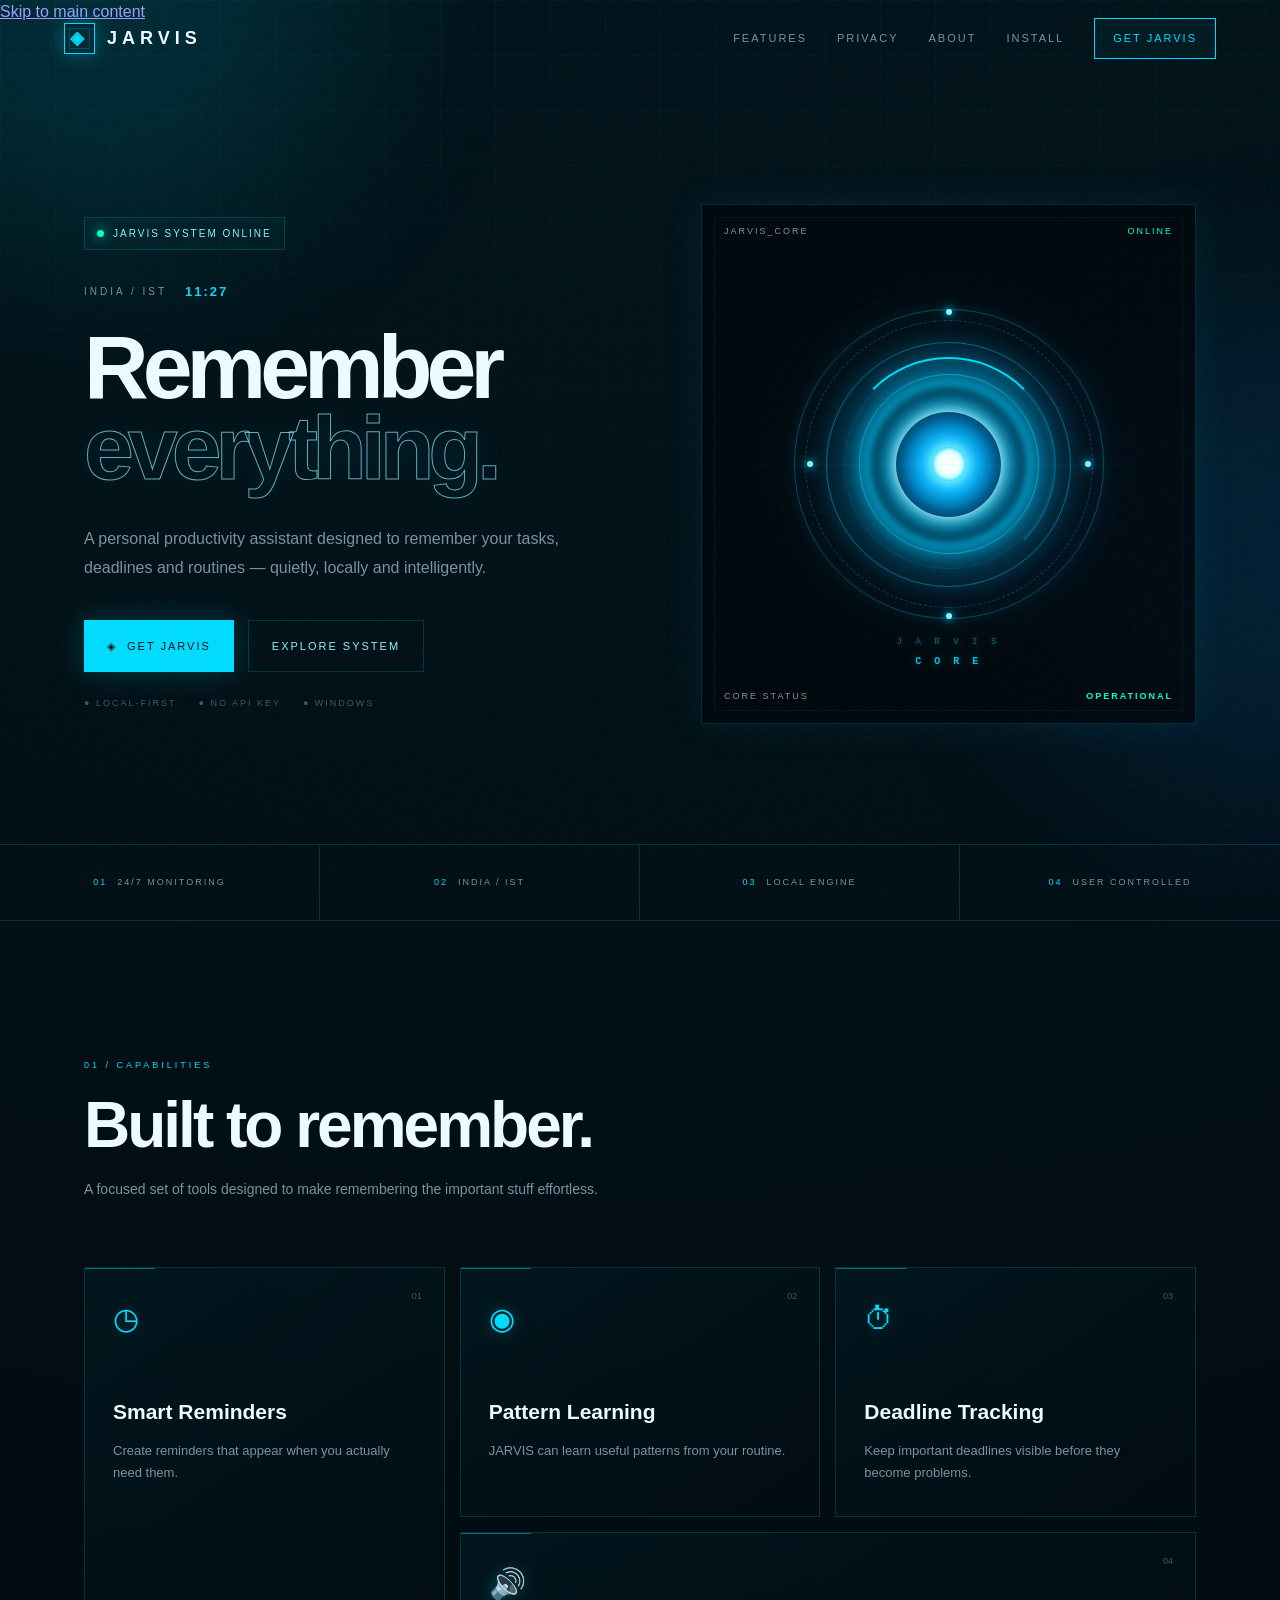
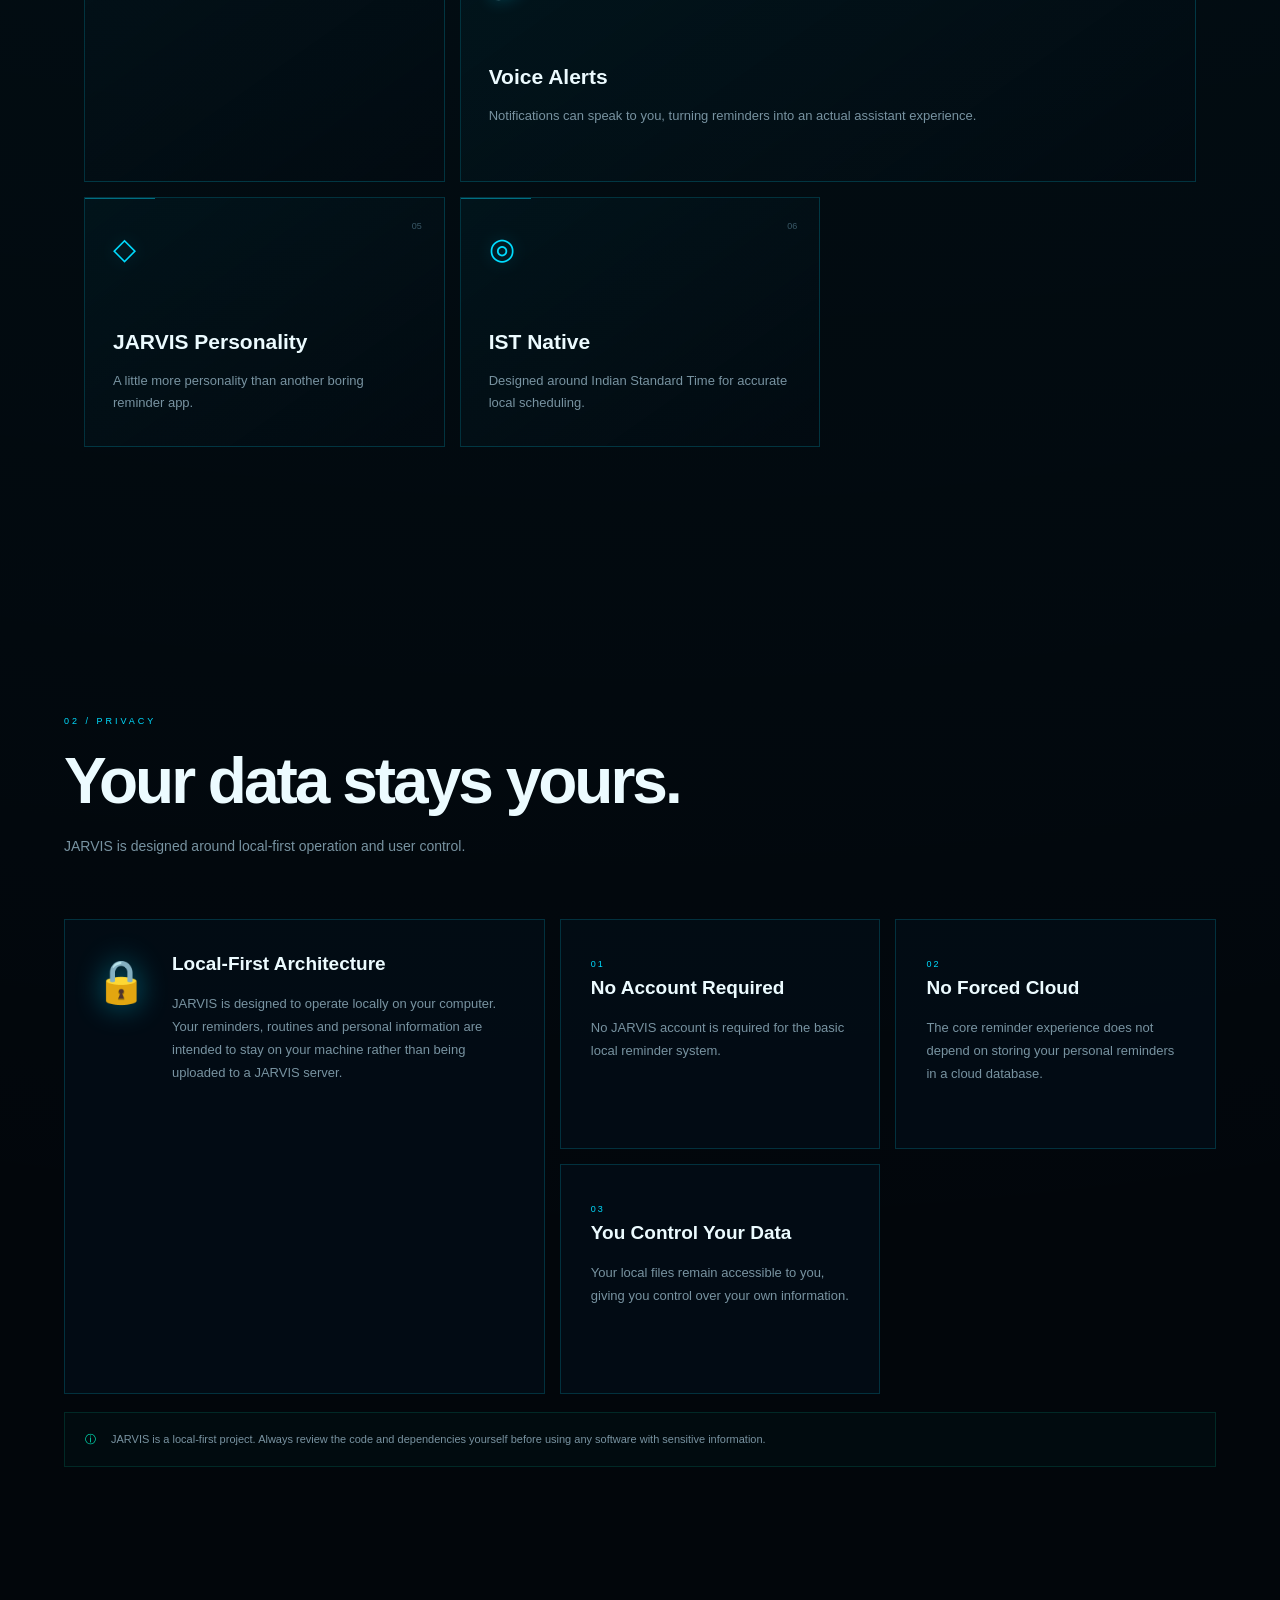
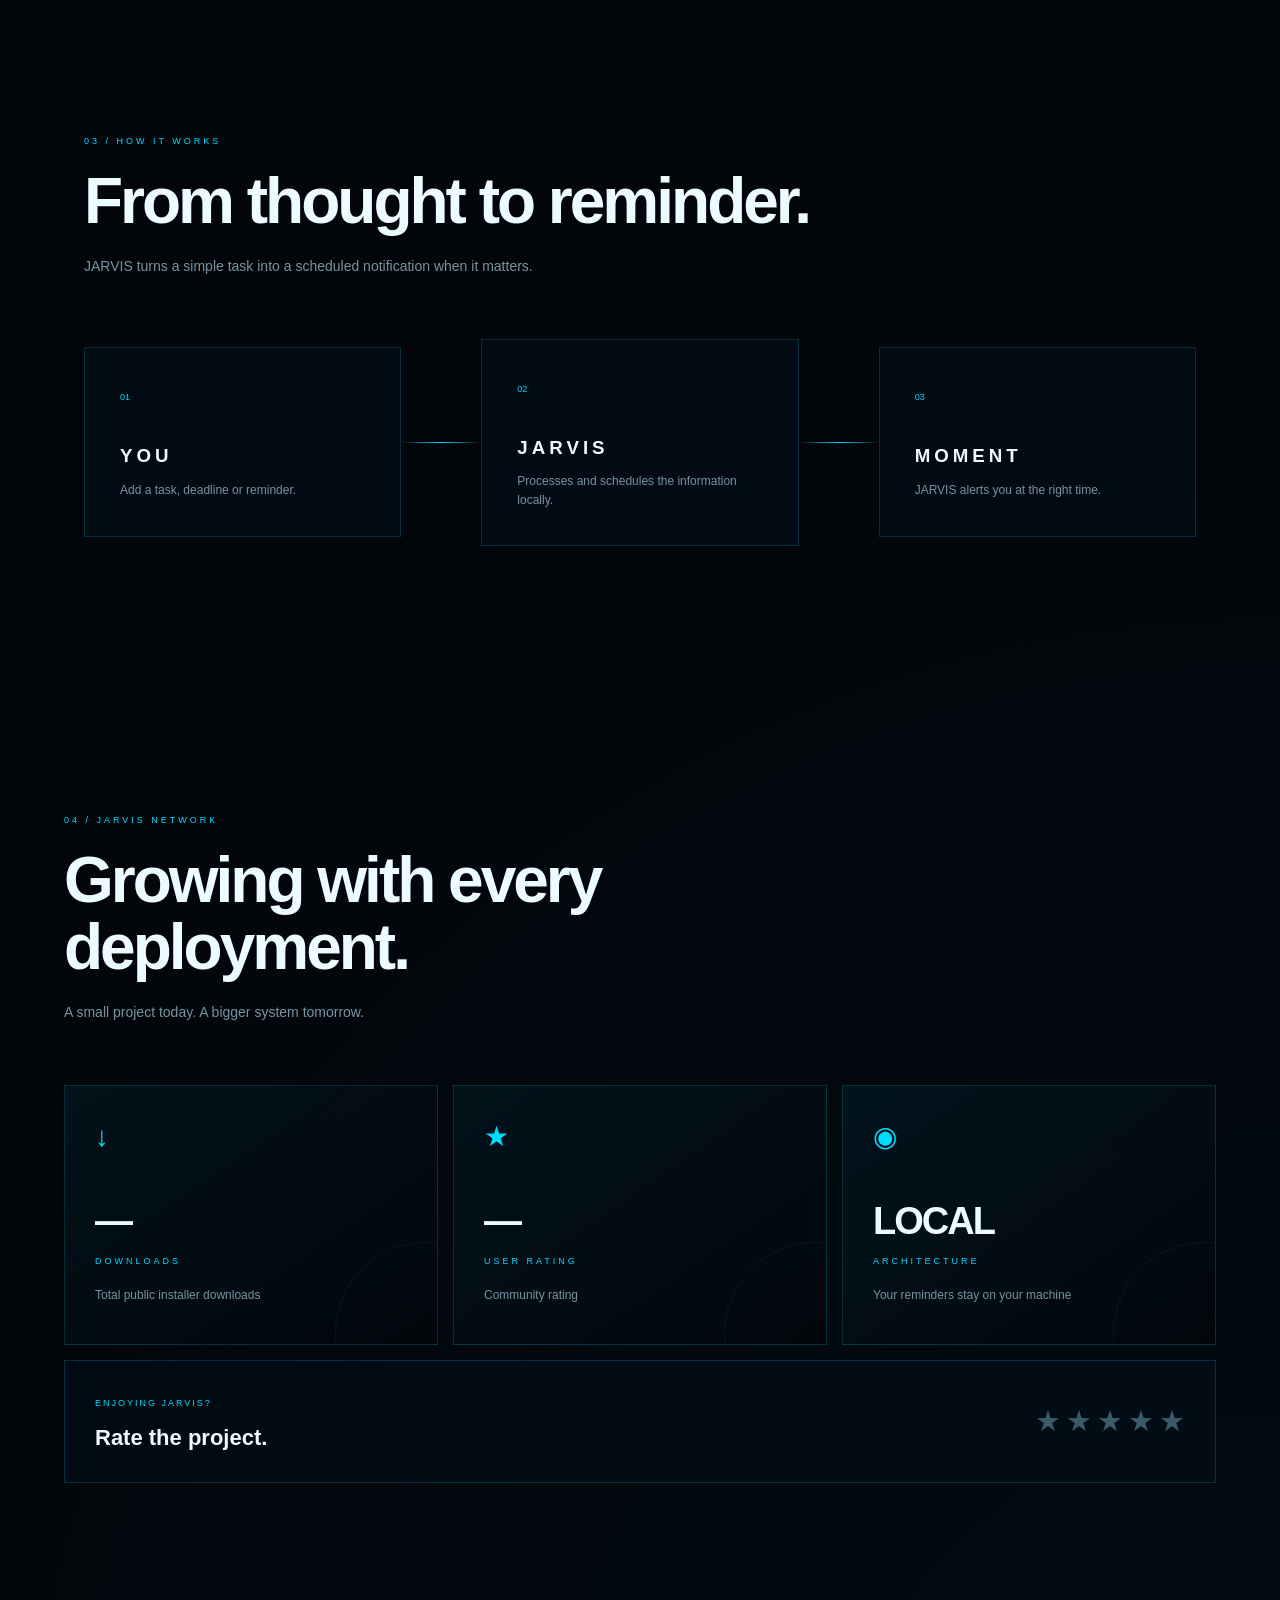
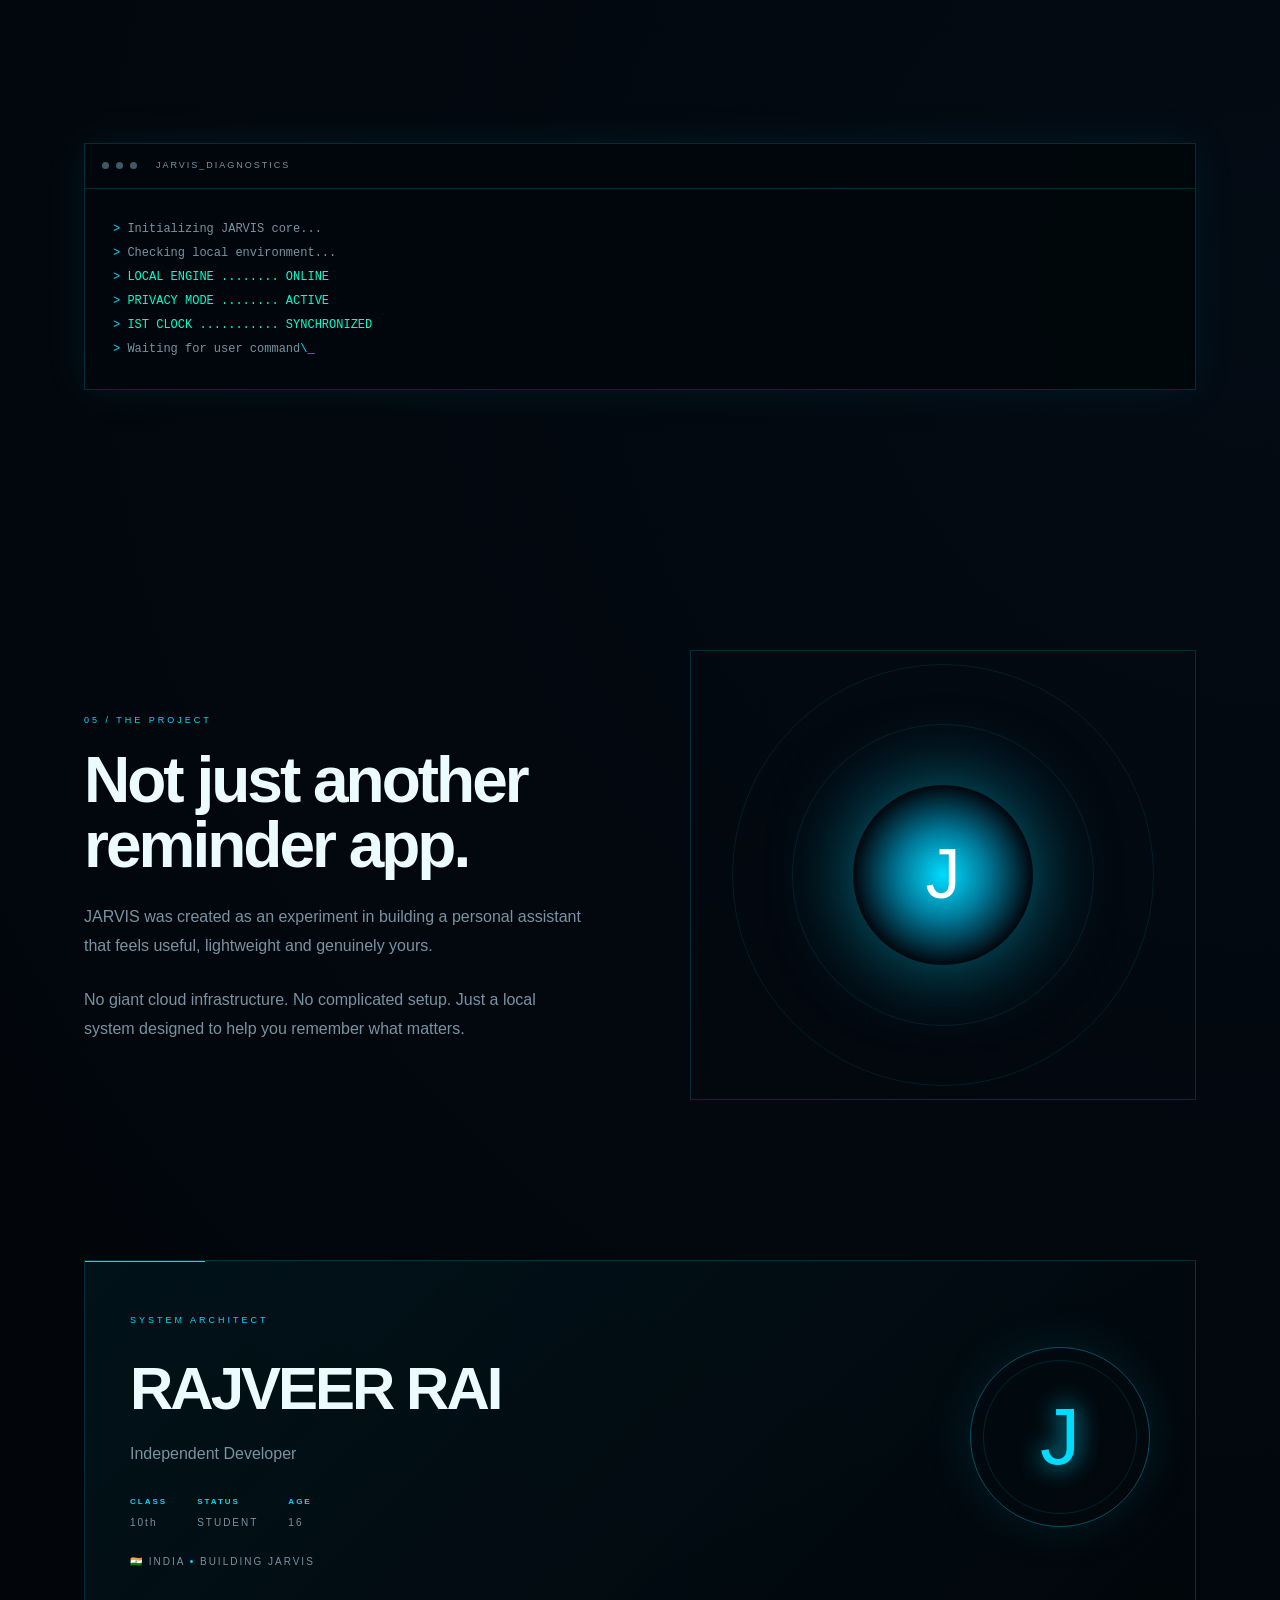
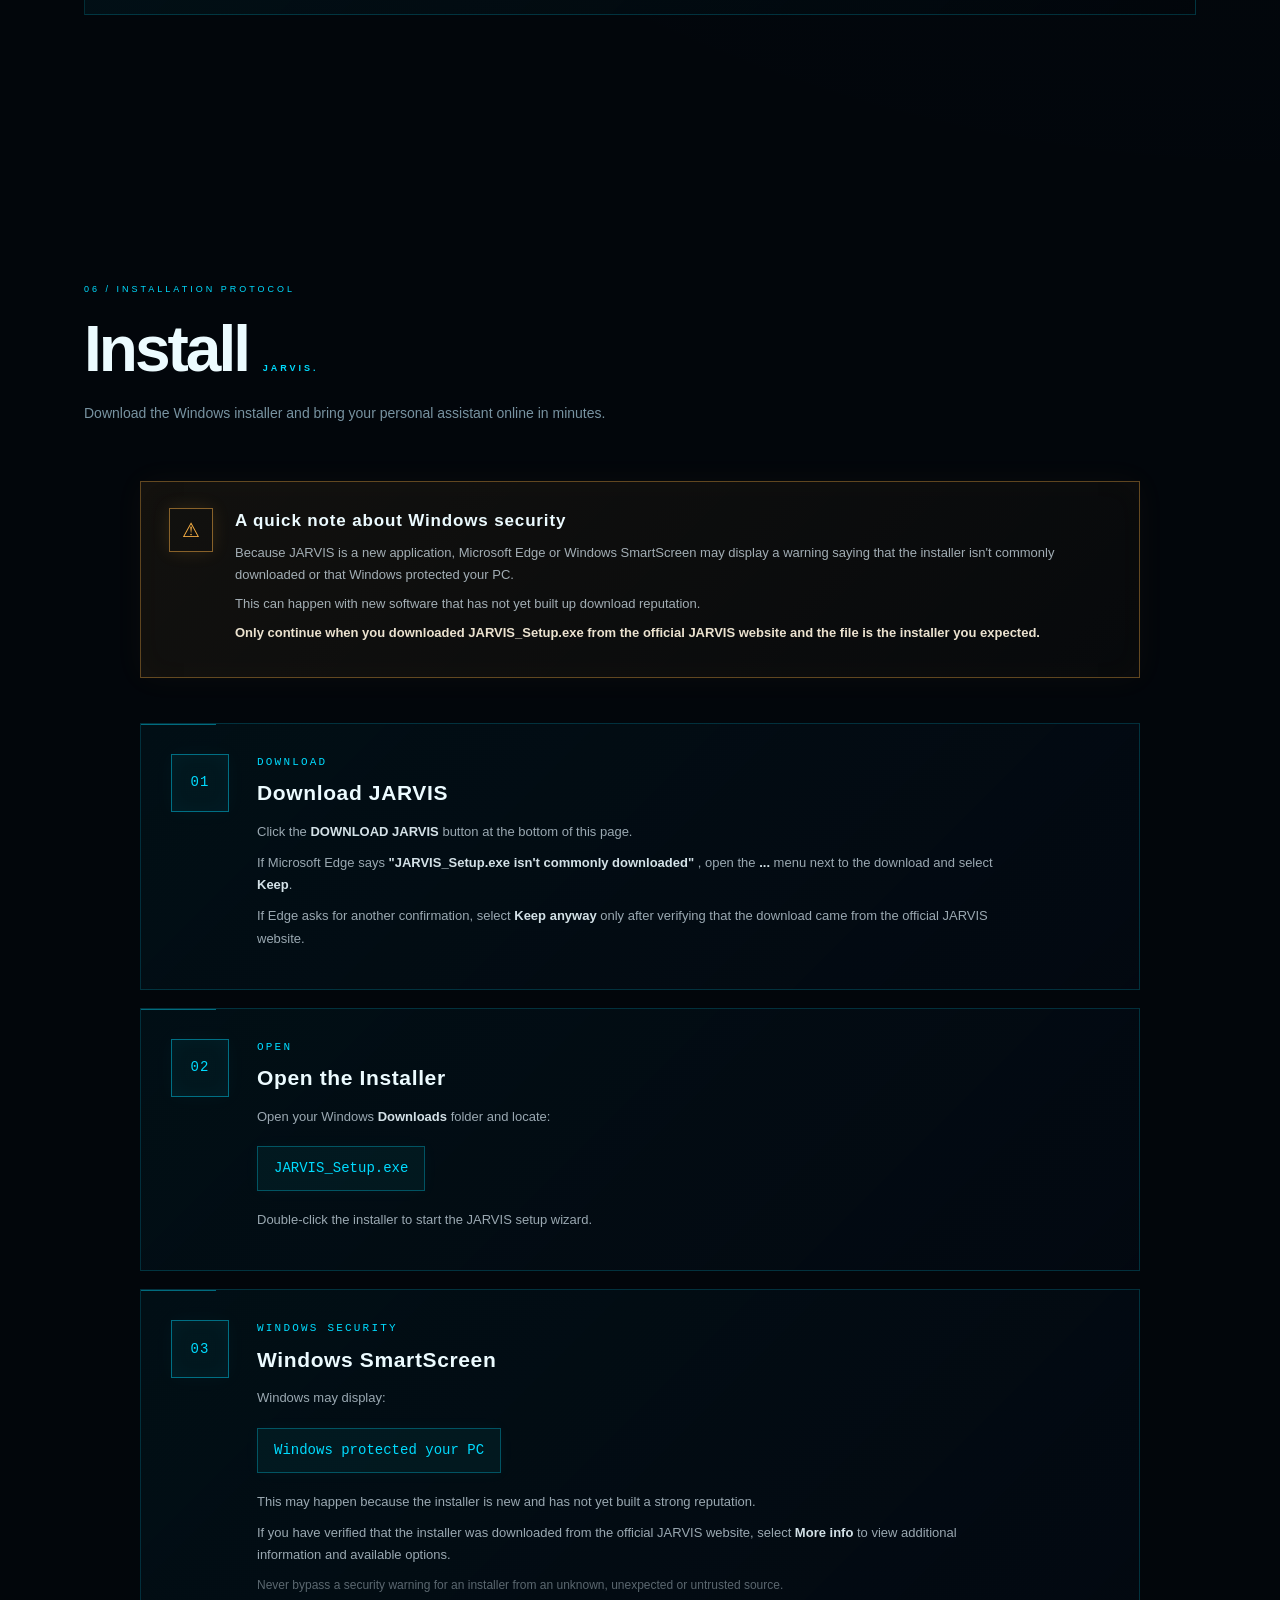
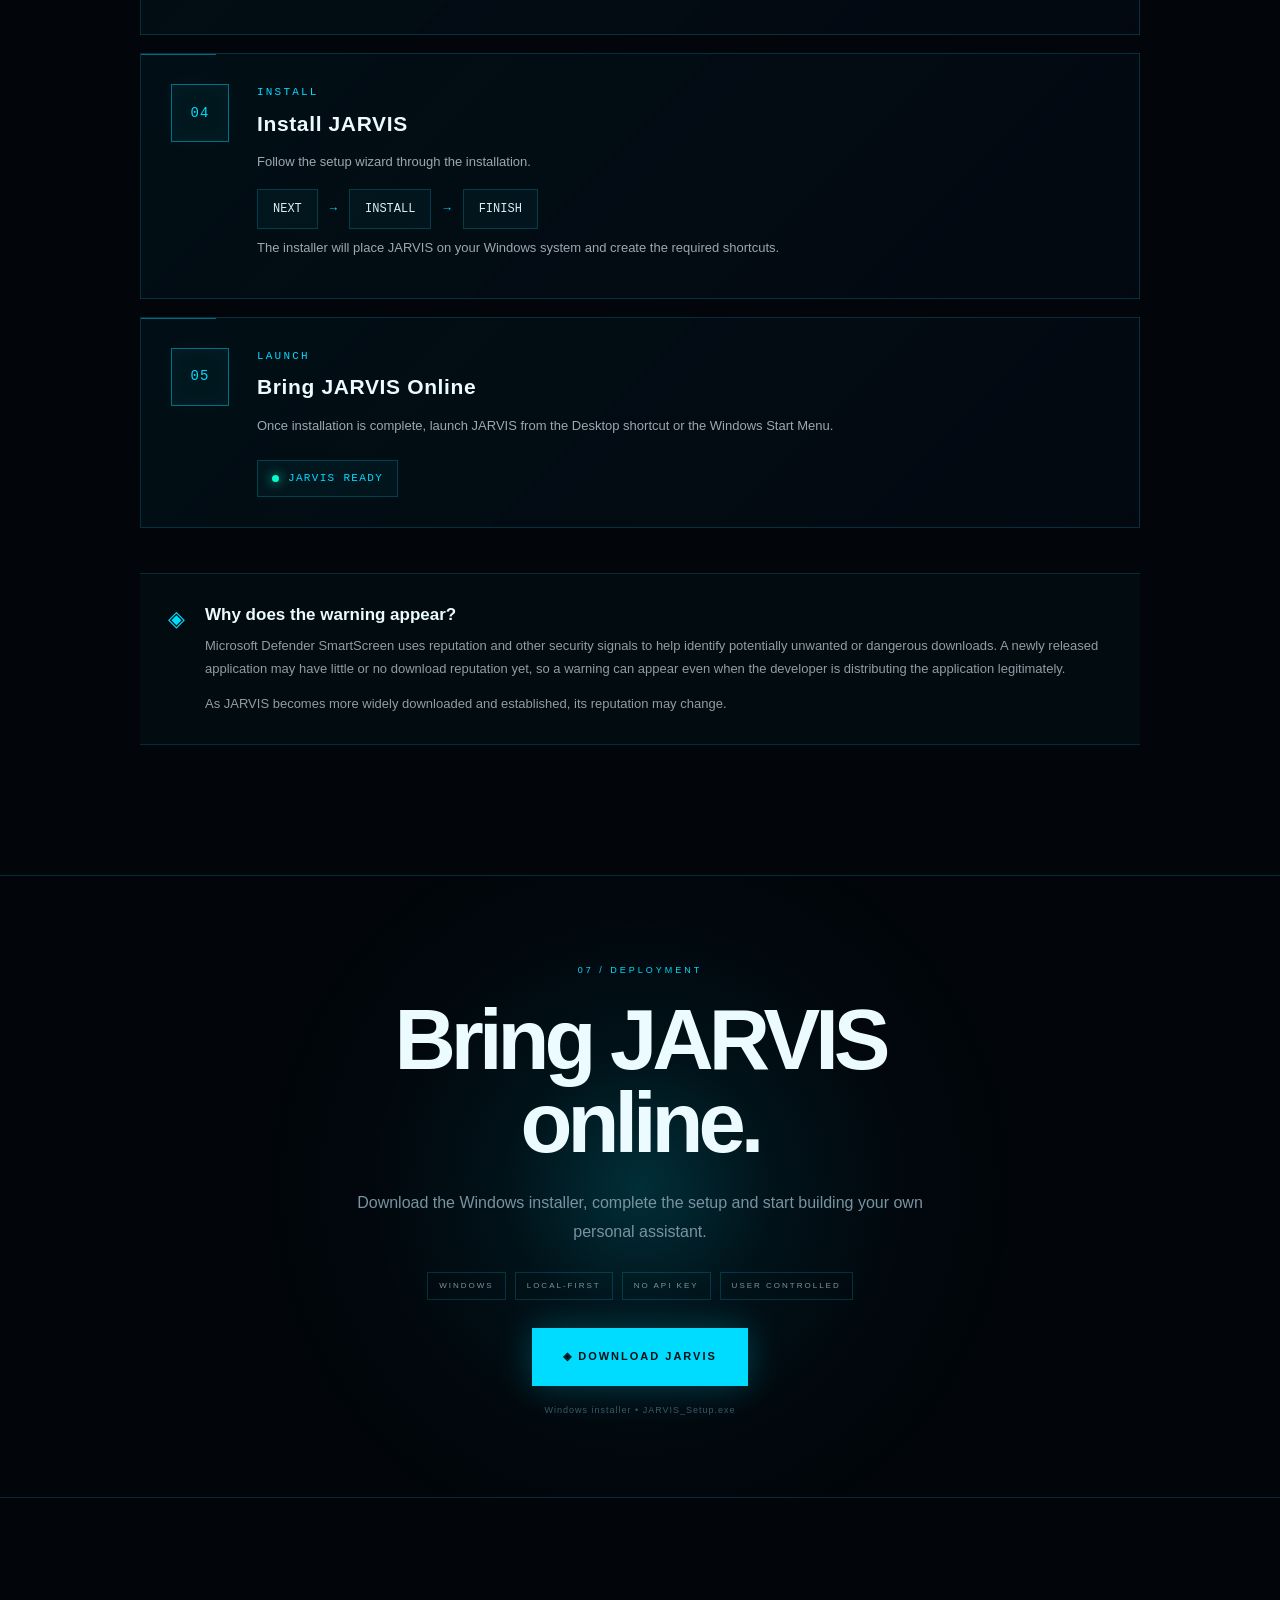
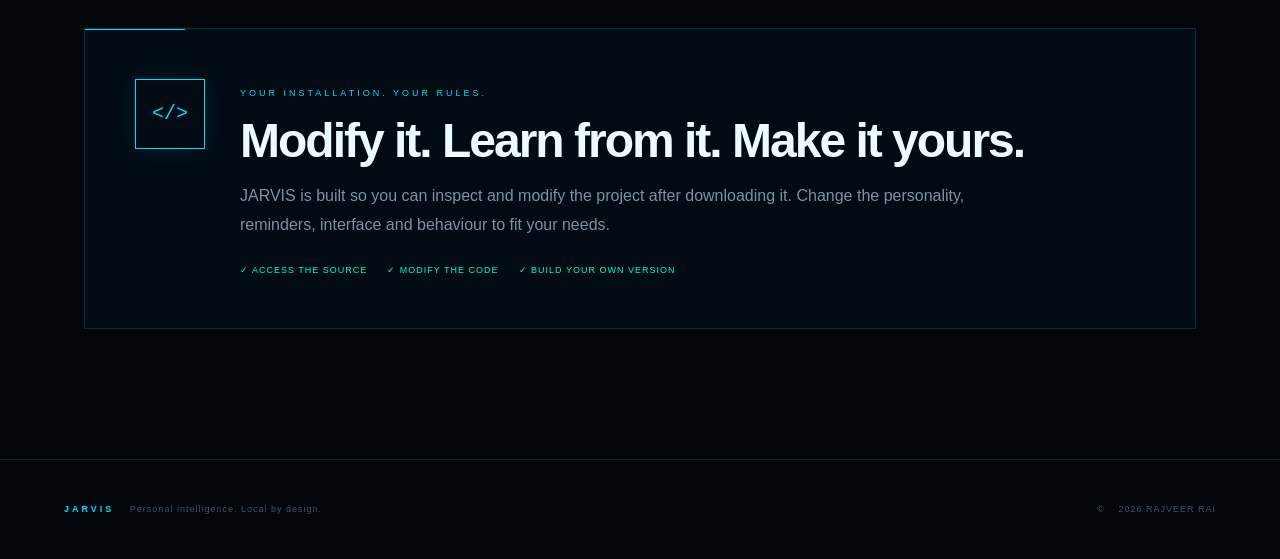
==== commit e1eabb5c: "Update index.html" ====
--- a/index.html
+++ b/index.html
@@ -1,4 +1,5 @@
 <!DOCTYPE html>
+
 <html lang="en">
 
 <head>
@@ -6,2383 +7,3001 @@
     <meta charset="UTF-8">
 
     <meta
+
         name="viewport"
+
         content="width=device-width, initial-scale=1.0"
+
     >
 
+    <meta name="description" content="Meet JARVIS, a local-first Windows reminder and productivity assistant built by independent developer Rajveer Rai. Manage tasks, routines and deadlines without an API key.">
+
+    <meta name="keywords" content="JARVIS AI assistant, Windows reminder app, local-first productivity assistant, task reminders, deadline manager, Rajveer Rai">
+
     <meta
-        name="description"
-        content="JARVIS — a local-first personal productivity assistant built by Rajveer Rai."
+
+        name="author"
+
+        content="Rajveer Rai"
+
     >
 
     <meta
-        name="keywords"
-        content="JARVIS, reminder assistant, productivity, local assistant, Rajveer Rai, Windows"
+
+        name="theme-color"
+
+        content="#02060b"
+
     >
 
-    <meta
-        name="author"
-        content="Rajveer Rai"
+    <title>JARVIS — Remember Everything.</title>
+
+    <meta name="robots" content="index, follow, max-image-preview:large">
+    <meta name="color-scheme" content="dark">
+    <link rel="canonical" href="https://jarvis-website-psi.vercel.app/">
+
+    <!-- Social sharing previews -->
+    <meta property="og:type" content="website">
+    <meta property="og:site_name" content="JARVIS">
+    <meta property="og:title" content="JARVIS — Remember Everything.">
+    <meta property="og:description" content="A local-first Windows productivity assistant for reminders, routines and deadlines. Built by Rajveer Rai.">
+    <meta property="og:url" content="https://jarvis-website-psi.vercel.app/">
+    <meta name="twitter:card" content="summary">
+    <meta name="twitter:title" content="JARVIS — Remember Everything.">
+    <meta name="twitter:description" content="A local-first Windows productivity assistant built by Rajveer Rai.">
+
+    <!-- Search engines: structured project information -->
+    <script type="application/ld+json">
+    {
+      "@context": "https://schema.org",
+      "@type": "SoftwareApplication",
+      "name": "JARVIS",
+      "applicationCategory": "ProductivityApplication",
+      "operatingSystem": "Windows",
+      "description": "A local-first personal productivity assistant for reminders, routines and deadlines.",
+      "author": {
+        "@type": "Person",
+        "name": "Rajveer Rai"
+      },
+      "url": "https://jarvis-website-psi.vercel.app/",
+      "softwareHelp": "https://github.com/rajveerrairai97-lang/A.R.A.I.-Adaptive-Reminder-Intelligent-Announcement-"
+    }
+    </script>
+
+
+    <link
+
+        rel="stylesheet"
+
+        href="style.css"
+
     >
 
-    <meta
-        name="theme-color"
-        content="#02060b"
+    <!-- =====================================================
+
+         JARVIS CORE — NEW REACTOR ANIMATION
+
+         Only the reactor animation is changed.
+
+    ====================================================== -->
+
+    <style>
+
+        .jarvis-reactor {
+
+            width: 360px;
+
+            height: 360px;
+
+            position: relative;
+
+            display: flex;
+
+            align-items: center;
+
+            justify-content: center;
+
+            isolation: isolate;
+
+        }
+
+        /* =================================================
+
+           CENTRAL ATMOSPHERIC GLOW
+
+        ================================================== */
+
+        .jarvis-reactor::before {
+
+            content: "";
+
+            position: absolute;
+
+            width: 155px;
+
+            height: 155px;
+
+            border-radius: 50%;
+
+            background:
+
+                radial-gradient(
+
+                    circle,
+
+                    rgba(255,255,255,0.98) 0%,
+
+                    rgba(0,235,255,0.95) 9%,
+
+                    rgba(0,190,255,0.72) 25%,
+
+                    rgba(0,150,255,0.25) 48%,
+
+                    transparent 72%
+
+                );
+
+            filter: blur(3px);
+
+            box-shadow:
+
+                0 0 25px rgba(0,220,255,0.95),
+
+                0 0 55px rgba(0,200,255,0.75),
+
+                0 0 100px rgba(0,170,255,0.42);
+
+            animation:
+
+                reactorPulse 2.2s ease-in-out infinite;
+
+            z-index: 0;
+
+        }
+
+        /* =================================================
+
+           OUTER ENERGY AURA
+
+        ================================================== */
+
+        .reactor-aura {
+
+            position: absolute;
+
+            width: 245px;
+
+            height: 245px;
+
+            border-radius: 50%;
+
+            background:
+
+                radial-gradient(
+
+                    circle,
+
+                    rgba(0,220,255,0.16),
+
+                    transparent 67%
+
+                );
+
+            filter: blur(8px);
+
+            animation:
+
+                auraPulse 3s ease-in-out infinite;
+
+            z-index: 0;
+
+        }
+
+        /* =================================================
+
+           RING BASE
+
+        ================================================== */
+
+        .reactor-ring {
+
+            position: absolute;
+
+            border-radius: 50%;
+
+            pointer-events: none;
+
+        }
+
+        /* =================================================
+
+           OUTER RING
+
+        ================================================== */
+
+        .reactor-ring-outer {
+
+            width: 310px;
+
+            height: 310px;
+
+            border:
+
+                1px solid
+
+                rgba(0,220,255,0.30);
+
+            box-shadow:
+
+                0 0 15px rgba(0,220,255,0.08),
+
+                inset 0 0 20px rgba(0,220,255,0.04);
+
+            animation:
+
+                reactorRotate 18s linear infinite;
+
+        }
+
+        .reactor-ring-outer::before {
+
+            content: "";
+
+            position: absolute;
+
+            inset: 10px;
+
+            border-radius: 50%;
+
+            border:
+
+                1px dashed
+
+                rgba(0,220,255,0.28);
+
+            animation:
+
+                reactorRotateReverse 13s linear infinite;
+
+        }
+
+        /* =================================================
+
+           SECOND RING
+
+        ================================================== */
+
+        .reactor-ring-middle {
+
+            width: 245px;
+
+            height: 245px;
+
+            border:
+
+                1px solid
+
+                rgba(0,220,255,0.42);
+
+            box-shadow:
+
+                0 0 20px rgba(0,220,255,0.10),
+
+                inset 0 0 20px rgba(0,220,255,0.06);
+
+            animation:
+
+                reactorRotateReverse 11s linear infinite;
+
+        }
+
+        .reactor-ring-middle::after {
+
+            content: "";
+
+            position: absolute;
+
+            inset: 17px;
+
+            border-radius: 50%;
+
+            border:
+
+                1px dotted
+
+                rgba(0,220,255,0.24);
+
+        }
+
+        /* =================================================
+
+           INNER RING
+
+        ================================================== */
+
+        .reactor-ring-inner {
+
+            width: 180px;
+
+            height: 180px;
+
+            border:
+
+                1px solid
+
+                rgba(0,220,255,0.58);
+
+            box-shadow:
+
+                0 0 25px rgba(0,220,255,0.13),
+
+                inset 0 0 25px rgba(0,220,255,0.08);
+
+            animation:
+
+                reactorRotate 8s linear infinite;
+
+        }
+
+        /* =================================================
+
+           ENERGY ARC
+
+        ================================================== */
+
+        .reactor-arc {
+
+            position: absolute;
+
+            width: 215px;
+
+            height: 215px;
+
+            border-radius: 50%;
+
+            border:
+
+                2px solid transparent;
+
+            border-top-color:
+
+                rgba(0,235,255,0.95);
+
+            border-right-color:
+
+                rgba(0,190,255,0.30);
+
+            filter:
+
+                drop-shadow(
+
+                    0 0 7px
+
+                    rgba(0,220,255,0.8)
+
+                );
+
+            animation:
+
+                reactorRotate 4.5s linear infinite;
+
+        }
+
+        /* =================================================
+
+           CORE HOUSING
+
+        ================================================== */
+
+        .reactor-core-housing {
+
+            width: 105px;
+
+            height: 105px;
+
+            position: relative;
+
+            display: flex;
+
+            align-items: center;
+
+            justify-content: center;
+
+            border-radius: 50%;
+
+            background:
+
+                radial-gradient(
+
+                    circle,
+
+                    rgba(255,255,255,1) 0%,
+
+                    rgba(180,250,255,1) 5%,
+
+                    rgba(0,220,255,0.98) 16%,
+
+                    rgba(0,170,255,0.88) 35%,
+
+                    rgba(0,100,180,0.38) 62%,
+
+                    rgba(0,50,100,0.08) 78%,
+
+                    transparent 80%
+
+                );
+
+            box-shadow:
+
+                0 0 15px rgba(255,255,255,0.95),
+
+                0 0 30px rgba(0,235,255,0.95),
+
+                0 0 60px rgba(0,190,255,0.85),
+
+                0 0 100px rgba(0,130,255,0.38);
+
+            animation:
+
+                coreEnergy 2s ease-in-out infinite;
+
+            z-index: 5;
+
+        }
+
+        /* =================================================
+
+           CORE WHITE CENTER
+
+        ================================================== */
+
+        .reactor-core-light {
+
+            position: absolute;
+
+            width: 34px;
+
+            height: 34px;
+
+            border-radius: 50%;
+
+            background:
+
+                radial-gradient(
+
+                    circle,
+
+                    #ffffff 0%,
+
+                    #ffffff 38%,
+
+                    rgba(220,255,255,0.95) 55%,
+
+                    rgba(0,220,255,0.25) 78%,
+
+                    transparent 100%
+
+                );
+
+            box-shadow:
+
+                0 0 18px #ffffff,
+
+                0 0 35px rgba(0,235,255,1);
+
+            animation:
+
+                coreFlash 1.5s ease-in-out infinite;
+
+        }
+
+        /* =================================================
+
+           CORE J
+
+        ================================================== */
+
+        .reactor-letter {
+
+            position: relative;
+
+            z-index: 8;
+
+            color:
+
+                rgba(255,255,255,0.88);
+
+            font-family:
+
+                "Courier New",
+
+                monospace;
+
+            font-size: 17px;
+
+            font-weight: 700;
+
+            letter-spacing: 0.08em;
+
+            text-shadow:
+
+                0 0 8px #ffffff,
+
+                0 0 18px rgba(0,220,255,1);
+
+            opacity: 0.82;
+
+        }
+
+        /* =================================================
+
+           ORBITING NODES
+
+        ================================================== */
+
+        .reactor-node {
+
+            position: absolute;
+
+            width: 6px;
+
+            height: 6px;
+
+            border-radius: 50%;
+
+            background:
+
+                #7ef7ff;
+
+            box-shadow:
+
+                0 0 7px #00dcff,
+
+                0 0 15px rgba(0,220,255,0.9);
+
+            z-index: 10;
+
+        }
+
+        .reactor-node-1 {
+
+            top: 25px;
+
+            left: 50%;
+
+            transform:
+
+                translateX(-50%);
+
+            animation:
+
+                nodePulse 1.8s ease-in-out infinite;
+
+        }
+
+        .reactor-node-2 {
+
+            right: 38px;
+
+            top: 50%;
+
+            transform:
+
+                translateY(-50%);
+
+            animation:
+
+                nodePulse 2.1s ease-in-out infinite 0.3s;
+
+        }
+
+        .reactor-node-3 {
+
+            bottom: 25px;
+
+            left: 50%;
+
+            transform:
+
+                translateX(-50%);
+
+            animation:
+
+                nodePulse 1.7s ease-in-out infinite 0.6s;
+
+        }
+
+        .reactor-node-4 {
+
+            left: 38px;
+
+            top: 50%;
+
+            transform:
+
+                translateY(-50%);
+
+            animation:
+
+                nodePulse 2s ease-in-out infinite 0.9s;
+
+        }
+
+        /* =================================================
+
+           CORE LABEL
+
+        ================================================== */
+
+        .reactor-label {
+
+            position: absolute;
+
+            bottom: -25px;
+
+            left: 50%;
+
+            transform:
+
+                translateX(-50%);
+
+            text-align: center;
+
+            color:
+
+                rgba(0,220,255,0.48);
+
+            font-family:
+
+                "Courier New",
+
+                monospace;
+
+            font-size: 9px;
+
+            letter-spacing: 0.45em;
+
+            white-space: nowrap;
+
+            text-shadow:
+
+                0 0 8px
+
+                rgba(0,220,255,0.45);
+
+        }
+
+        .reactor-label strong {
+
+            display: block;
+
+            margin-top: 5px;
+
+            color:
+
+                rgba(0,220,255,0.88);
+
+            font-size: 10px;
+
+            letter-spacing: 0.35em;
+
+        }
+
+        /* =================================================
+
+           ANIMATIONS
+
+        ================================================== */
+
+        @keyframes reactorRotate {
+
+            from {
+
+                transform:
+
+                    rotate(0deg);
+
+            }
+
+            to {
+
+                transform:
+
+                    rotate(360deg);
+
+            }
+
+        }
+
+        @keyframes reactorRotateReverse {
+
+            from {
+
+                transform:
+
+                    rotate(360deg);
+
+            }
+
+            to {
+
+                transform:
+
+                    rotate(0deg);
+
+            }
+
+        }
+
+        @keyframes reactorPulse {
+
+            0%,
+
+            100% {
+
+                transform:
+
+                    scale(0.92);
+
+                opacity:
+
+                    0.78;
+
+            }
+
+            50% {
+
+                transform:
+
+                    scale(1.08);
+
+                opacity:
+
+                    1;
+
+            }
+
+        }
+
+        @keyframes auraPulse {
+
+            0%,
+
+            100% {
+
+                transform:
+
+                    scale(0.94);
+
+                opacity:
+
+                    0.55;
+
+            }
+
+            50% {
+
+                transform:
+
+                    scale(1.08);
+
+                opacity:
+
+                    0.95;
+
+            }
+
+        }
+
+        @keyframes coreEnergy {
+
+            0%,
+
+            100% {
+
+                transform:
+
+                    scale(0.92);
+
+                box-shadow:
+
+                    0 0 15px rgba(255,255,255,0.9),
+
+                    0 0 30px rgba(0,235,255,0.85),
+
+                    0 0 60px rgba(0,190,255,0.65);
+
+            }
+
+            50% {
+
+                transform:
+
+                    scale(1.08);
+
+                box-shadow:
+
+                    0 0 20px rgba(255,255,255,1),
+
+                    0 0 45px rgba(0,235,255,1),
+
+                    0 0 85px rgba(0,190,255,0.9);
+
+            }
+
+        }
+
+        @keyframes coreFlash {
+
+            0%,
+
+            100% {
+
+                transform:
+
+                    scale(0.88);
+
+                opacity:
+
+                    0.88;
+
+            }
+
+            50% {
+
+                transform:
+
+                    scale(1.18);
+
+                opacity:
+
+                    1;
+
+            }
+
+        }
+
+        @keyframes nodePulse {
+
+            0%,
+
+            100% {
+
+                transform:
+
+                    scale(0.75);
+
+                opacity:
+
+                    0.45;
+
+            }
+
+            50% {
+
+                transform:
+
+                    scale(1.35);
+
+                opacity:
+
+                    1;
+
+            }
+
+        }
+
+        /* =================================================
+
+           REACTOR RESPONSIVE
+
+        ================================================== */
+
+        @media (max-width: 700px) {
+
+            .jarvis-reactor {
+
+                width: 300px;
+
+                height: 300px;
+
+            }
+
+            .reactor-ring-outer {
+
+                width: 255px;
+
+                height: 255px;
+
+            }
+
+            .reactor-ring-middle {
+
+                width: 205px;
+
+                height: 205px;
+
+            }
+
+            .reactor-ring-inner {
+
+                width: 150px;
+
+                height: 150px;
+
+            }
+
+            .reactor-arc {
+
+                width: 180px;
+
+                height: 180px;
+
+            }
+
+        }
+
+        @media (prefers-reduced-motion: reduce) {
+
+            .jarvis-reactor \*,
+
+            .jarvis-reactor::before {
+
+                animation:
+
+                    none !important;
+
+            }
+
+        }
+
+    </style>
+
+</head>
+
+<body>
+    <a class="skip-link" href="#main-content">Skip to main content</a>
+
+    <!-- =====================================================
+
+         BACKGROUND SYSTEM
+
+    ====================================================== -->
+
+    <div class="grid"></div>
+
+    <div class="noise"></div>
+
+    <div class="ambient ambient-one"></div>
+
+    <div class="ambient ambient-two"></div>
+
+    <!-- =====================================================
+
+         NAVBAR
+
+    ====================================================== -->
+
+    <header
+
+        class="navbar"
+
+        id="navbar"
+
     >
 
-    <title>JARVIS — Remember Everything.</title>
-
-    <link
-        rel="stylesheet"
-        href="style.css"
-    >
-
+        <div class="nav-brand">
+
+            <div class="mini-reactor">
+
+                ◈
+
+            </div>
+
+            <span>
+
+                JARVIS
+
+            </span>
+
+        </div>
+
+        <nav
+
+            class="nav-links"
+
+            id="navLinks"
+
+        >
+
+            <a href="#features">
+
+                FEATURES
+
+            </a>
+
+            <a href="#privacy">
+
+                PRIVACY
+
+            </a>
+
+            <a href="#about">
+
+                ABOUT
+
+            </a>
+
+            <a href="#install">
+
+                INSTALL
+
+            </a>
+
+            <a
+
+                href="#download"
+
+                class="nav-button"
+
+            >
+
+                GET JARVIS
+
+            </a>
+
+        </nav>
+
+        <button
+
+            class="menu-button"
+
+            id="menuButton"
+
+            aria-label="Toggle navigation menu"
+
+            aria-expanded="false"
+
+        >
+
+            ☰
+
+        </button>
+
+    </header>
 
     <!-- =====================================================
-         JARVIS CORE — NEW REACTOR ANIMATION
-         Only the reactor animation is changed.
+
+         MAIN
+
     ====================================================== -->
 
-    <style>
-
-        .jarvis-reactor {
-            width: 360px;
-            height: 360px;
-
-            position: relative;
-
-            display: flex;
-            align-items: center;
-            justify-content: center;
-
-            isolation: isolate;
-        }
-
-
-        /* =================================================
-           CENTRAL ATMOSPHERIC GLOW
-        ================================================== */
-
-        .jarvis-reactor::before {
-
-            content: "";
-
-            position: absolute;
-
-            width: 155px;
-            height: 155px;
-
-            border-radius: 50%;
-
-            background:
-                radial-gradient(
-                    circle,
-                    rgba(255,255,255,0.98) 0%,
-                    rgba(0,235,255,0.95) 9%,
-                    rgba(0,190,255,0.72) 25%,
-                    rgba(0,150,255,0.25) 48%,
-                    transparent 72%
-                );
-
-            filter: blur(3px);
-
-            box-shadow:
-                0 0 25px rgba(0,220,255,0.95),
-                0 0 55px rgba(0,200,255,0.75),
-                0 0 100px rgba(0,170,255,0.42);
-
-            animation:
-                reactorPulse 2.2s ease-in-out infinite;
-
-            z-index: 0;
-        }
-
-
-        /* =================================================
-           OUTER ENERGY AURA
-        ================================================== */
-
-        .reactor-aura {
-
-            position: absolute;
-
-            width: 245px;
-            height: 245px;
-
-            border-radius: 50%;
-
-            background:
-                radial-gradient(
-                    circle,
-                    rgba(0,220,255,0.16),
-                    transparent 67%
-                );
-
-            filter: blur(8px);
-
-            animation:
-                auraPulse 3s ease-in-out infinite;
-
-            z-index: 0;
-        }
-
-
-        /* =================================================
-           RING BASE
-        ================================================== */
-
-        .reactor-ring {
-
-            position: absolute;
-
-            border-radius: 50%;
-
-            pointer-events: none;
-        }
-
-
-        /* =================================================
-           OUTER RING
-        ================================================== */
-
-        .reactor-ring-outer {
-
-            width: 310px;
-            height: 310px;
-
-            border:
-                1px solid
-                rgba(0,220,255,0.30);
-
-            box-shadow:
-                0 0 15px rgba(0,220,255,0.08),
-                inset 0 0 20px rgba(0,220,255,0.04);
-
-            animation:
-                reactorRotate 18s linear infinite;
-        }
-
-
-        .reactor-ring-outer::before {
-
-            content: "";
-
-            position: absolute;
-
-            inset: 10px;
-
-            border-radius: 50%;
-
-            border:
-                1px dashed
-                rgba(0,220,255,0.28);
-
-            animation:
-                reactorRotateReverse 13s linear infinite;
-        }
-
-
-        /* =================================================
-           SECOND RING
-        ================================================== */
-
-        .reactor-ring-middle {
-
-            width: 245px;
-            height: 245px;
-
-            border:
-                1px solid
-                rgba(0,220,255,0.42);
-
-            box-shadow:
-                0 0 20px rgba(0,220,255,0.10),
-                inset 0 0 20px rgba(0,220,255,0.06);
-
-            animation:
-                reactorRotateReverse 11s linear infinite;
-        }
-
-
-        .reactor-ring-middle::after {
-
-            content: "";
-
-            position: absolute;
-
-            inset: 17px;
-
-            border-radius: 50%;
-
-            border:
-                1px dotted
-                rgba(0,220,255,0.24);
-        }
-
-
-        /* =================================================
-           INNER RING
-        ================================================== */
-
-        .reactor-ring-inner {
-
-            width: 180px;
-            height: 180px;
-
-            border:
-                1px solid
-                rgba(0,220,255,0.58);
-
-            box-shadow:
-                0 0 25px rgba(0,220,255,0.13),
-                inset 0 0 25px rgba(0,220,255,0.08);
-
-            animation:
-                reactorRotate 8s linear infinite;
-        }
-
-
-        /* =================================================
-           ENERGY ARC
-        ================================================== */
-
-        .reactor-arc {
-
-            position: absolute;
-
-            width: 215px;
-            height: 215px;
-
-            border-radius: 50%;
-
-            border:
-                2px solid transparent;
-
-            border-top-color:
-                rgba(0,235,255,0.95);
-
-            border-right-color:
-                rgba(0,190,255,0.30);
-
-            filter:
-                drop-shadow(
-                    0 0 7px
-                    rgba(0,220,255,0.8)
-                );
-
-            animation:
-                reactorRotate 4.5s linear infinite;
-        }
-
-
-        /* =================================================
-           CORE HOUSING
-        ================================================== */
-
-        .reactor-core-housing {
-
-            width: 105px;
-            height: 105px;
-
-            position: relative;
-
-            display: flex;
-            align-items: center;
-            justify-content: center;
-
-            border-radius: 50%;
-
-            background:
-                radial-gradient(
-                    circle,
-                    rgba(255,255,255,1) 0%,
-                    rgba(180,250,255,1) 5%,
-                    rgba(0,220,255,0.98) 16%,
-                    rgba(0,170,255,0.88) 35%,
-                    rgba(0,100,180,0.38) 62%,
-                    rgba(0,50,100,0.08) 78%,
-                    transparent 80%
-                );
-
-            box-shadow:
-                0 0 15px rgba(255,255,255,0.95),
-                0 0 30px rgba(0,235,255,0.95),
-                0 0 60px rgba(0,190,255,0.85),
-                0 0 100px rgba(0,130,255,0.38);
-
-            animation:
-                coreEnergy 2s ease-in-out infinite;
-
-            z-index: 5;
-        }
-
-
-        /* =================================================
-           CORE WHITE CENTER
-        ================================================== */
-
-        .reactor-core-light {
-
-            position: absolute;
-
-            width: 34px;
-            height: 34px;
-
-            border-radius: 50%;
-
-            background:
-                radial-gradient(
-                    circle,
-                    #ffffff 0%,
-                    #ffffff 38%,
-                    rgba(220,255,255,0.95) 55%,
-                    rgba(0,220,255,0.25) 78%,
-                    transparent 100%
-                );
-
-            box-shadow:
-                0 0 18px #ffffff,
-                0 0 35px rgba(0,235,255,1);
-
-            animation:
-                coreFlash 1.5s ease-in-out infinite;
-        }
-
-
-        /* =================================================
-           CORE J
-        ================================================== */
-
-        .reactor-letter {
-
-            position: relative;
-
-            z-index: 8;
-
-            color:
-                rgba(255,255,255,0.88);
-
-            font-family:
-                "Courier New",
-                monospace;
-
-            font-size: 17px;
-
-            font-weight: 700;
-
-            letter-spacing: 0.08em;
-
-            text-shadow:
-                0 0 8px #ffffff,
-                0 0 18px rgba(0,220,255,1);
-
-            opacity: 0.82;
-        }
-
-
-        /* =================================================
-           ORBITING NODES
-        ================================================== */
-
-        .reactor-node {
-
-            position: absolute;
-
-            width: 6px;
-            height: 6px;
-
-            border-radius: 50%;
-
-            background:
-                #7ef7ff;
-
-            box-shadow:
-                0 0 7px #00dcff,
-                0 0 15px rgba(0,220,255,0.9);
-
-            z-index: 10;
-        }
-
-
-        .reactor-node-1 {
-
-            top: 25px;
-            left: 50%;
-
-            transform:
-                translateX(-50%);
-
-            animation:
-                nodePulse 1.8s ease-in-out infinite;
-        }
-
-
-        .reactor-node-2 {
-
-            right: 38px;
-            top: 50%;
-
-            transform:
-                translateY(-50%);
-
-            animation:
-                nodePulse 2.1s ease-in-out infinite 0.3s;
-        }
-
-
-        .reactor-node-3 {
-
-            bottom: 25px;
-            left: 50%;
-
-            transform:
-                translateX(-50%);
-
-            animation:
-                nodePulse 1.7s ease-in-out infinite 0.6s;
-        }
-
-
-        .reactor-node-4 {
-
-            left: 38px;
-            top: 50%;
-
-            transform:
-                translateY(-50%);
-
-            animation:
-                nodePulse 2s ease-in-out infinite 0.9s;
-        }
-
-
-        /* =================================================
-           CORE LABEL
-        ================================================== */
-
-        .reactor-label {
-
-            position: absolute;
-
-            bottom: -25px;
-
-            left: 50%;
-
-            transform:
-                translateX(-50%);
-
-            text-align: center;
-
-            color:
-                rgba(0,220,255,0.48);
-
-            font-family:
-                "Courier New",
-                monospace;
-
-            font-size: 9px;
-
-            letter-spacing: 0.45em;
-
-            white-space: nowrap;
-
-            text-shadow:
-                0 0 8px
-                rgba(0,220,255,0.45);
-        }
-
-
-        .reactor-label strong {
-
-            display: block;
-
-            margin-top: 5px;
-
-            color:
-                rgba(0,220,255,0.88);
-
-            font-size: 10px;
-
-            letter-spacing: 0.35em;
-        }
-
-
-        /* =================================================
-           ANIMATIONS
-        ================================================== */
-
-        @keyframes reactorRotate {
-
-            from {
-                transform:
-                    rotate(0deg);
-            }
-
-            to {
-                transform:
-                    rotate(360deg);
-            }
-
-        }
-
-
-        @keyframes reactorRotateReverse {
-
-            from {
-                transform:
-                    rotate(360deg);
-            }
-
-            to {
-                transform:
-                    rotate(0deg);
-            }
-
-        }
-
-
-        @keyframes reactorPulse {
-
-            0%,
-            100% {
-
-                transform:
-                    scale(0.92);
-
-                opacity:
-                    0.78;
-            }
-
-            50% {
-
-                transform:
-                    scale(1.08);
-
-                opacity:
-                    1;
-            }
-
-        }
-
-
-        @keyframes auraPulse {
-
-            0%,
-            100% {
-
-                transform:
-                    scale(0.94);
-
-                opacity:
-                    0.55;
-            }
-
-            50% {
-
-                transform:
-                    scale(1.08);
-
-                opacity:
-                    0.95;
-            }
-
-        }
-
-
-        @keyframes coreEnergy {
-
-            0%,
-            100% {
-
-                transform:
-                    scale(0.92);
-
-                box-shadow:
-                    0 0 15px rgba(255,255,255,0.9),
-                    0 0 30px rgba(0,235,255,0.85),
-                    0 0 60px rgba(0,190,255,0.65);
-            }
-
-            50% {
-
-                transform:
-                    scale(1.08);
-
-                box-shadow:
-                    0 0 20px rgba(255,255,255,1),
-                    0 0 45px rgba(0,235,255,1),
-                    0 0 85px rgba(0,190,255,0.9);
-            }
-
-        }
-
-
-        @keyframes coreFlash {
-
-            0%,
-            100% {
-
-                transform:
-                    scale(0.88);
-
-                opacity:
-                    0.88;
-            }
-
-            50% {
-
-                transform:
-                    scale(1.18);
-
-                opacity:
-                    1;
-            }
-
-        }
-
-
-        @keyframes nodePulse {
-
-            0%,
-            100% {
-
-                transform:
-                    scale(0.75);
-
-                opacity:
-                    0.45;
-            }
-
-            50% {
-
-                transform:
-                    scale(1.35);
-
-                opacity:
-                    1;
-            }
-
-        }
-
-
-        /* =================================================
-           REACTOR RESPONSIVE
-        ================================================== */
-
-        @media (max-width: 700px) {
-
-            .jarvis-reactor {
-
-                width: 300px;
-                height: 300px;
-
-            }
-
-            .reactor-ring-outer {
-
-                width: 255px;
-                height: 255px;
-
-            }
-
-            .reactor-ring-middle {
-
-                width: 205px;
-                height: 205px;
-
-            }
-
-            .reactor-ring-inner {
-
-                width: 150px;
-                height: 150px;
-
-            }
-
-            .reactor-arc {
-
-                width: 180px;
-                height: 180px;
-
-            }
-
-        }
-
-
-        @media (prefers-reduced-motion: reduce) {
-
-            .jarvis-reactor *,
-            .jarvis-reactor::before {
-
-                animation:
-                    none !important;
-
-            }
-
-        }
-
-    </style>
-
-</head>
-
-
-<body>
-
+    <main id="main-content">
+
+        <!-- =================================================
+
+             HERO
+
+        ================================================== -->
+
+        <section class="hero">
+
+            <div class="hero-content">
+
+                <div class="live-status">
+
+                    <span class="status-dot"></span>
+
+                    JARVIS SYSTEM ONLINE
+
+                </div>
+
+                <div class="hero-time">
+
+                    <span>
+
+                        INDIA / IST
+
+                    </span>
+
+                    <strong id="heroClock">
+
+                        --:--
+
+                    </strong>
+
+                </div>
+
+                <h1>
+
+                    Remember
+
+                    <span>everything.</span>
+
+                </h1>
+
+                <p class="hero-description">
+
+                    A personal productivity assistant designed
+
+                    to remember your tasks, deadlines and routines
+
+                    — quietly, locally and intelligently.
+
+                </p>
+
+                <div class="hero-actions">
+
+                    <a
+
+                        href="#download"
+
+                        class="main-button"
+
+                    >
+
+                        <span>
+
+                            ◈
+
+                        </span>
+
+                        GET JARVIS
+
+                    </a>
+
+                    <a
+
+                        href="#features"
+
+                        class="outline-button"
+
+                    >
+
+                        EXPLORE SYSTEM
+
+                    </a>
+
+                </div>
+
+                <div class="hero-details">
+
+                    <span>
+
+                        ● LOCAL-FIRST
+
+                    </span>
+
+                    <span>
+
+                        ● NO API KEY
+
+                    </span>
+
+                    <span>
+
+                        ● WINDOWS
+
+                    </span>
+
+                </div>
+
+            </div>
+
+            <!-- =================================================
+
+                 JARVIS CORE — NEW ANIMATED REACTOR
+
+            ================================================== -->
+
+            <div class="system-panel">
+
+                <div class="panel-header">
+
+                    <span>
+
+                        JARVIS_CORE
+
+                    </span>
+
+                    <span>
+
+                        ONLINE
+
+                    </span>
+
+                </div>
+
+                <div class="core-container">
+
+                    <div class="jarvis-reactor">
+
+                        <div class="reactor-aura"></div>
+
+                        <div
+
+                            class="reactor-ring reactor-ring-outer"
+
+                        ></div>
+
+                        <div
+
+                            class="reactor-ring reactor-ring-middle"
+
+                        ></div>
+
+                        <div
+
+                            class="reactor-ring reactor-ring-inner"
+
+                        ></div>
+
+                        <div class="reactor-arc"></div>
+
+                        <span
+
+                            class="reactor-node reactor-node-1"
+
+                        ></span>
+
+                        <span
+
+                            class="reactor-node reactor-node-2"
+
+                        ></span>
+
+                        <span
+
+                            class="reactor-node reactor-node-3"
+
+                        ></span>
+
+                        <span
+
+                            class="reactor-node reactor-node-4"
+
+                        ></span>
+
+                        <div class="reactor-core-housing">
+
+                            <div class="reactor-core-light"></div>
+
+                            <span class="reactor-letter">
+
+                                J
+
+                            </span>
+
+                        </div>
+
+                        <div class="reactor-label">
+
+                            J A R V I S
+
+                            <strong>
+
+                                C O R E
+
+                            </strong>
+
+                        </div>
+
+                    </div>
+
+                </div>
+
+                <div class="core-status">
+
+                    <span>
+
+                        CORE STATUS
+
+                    </span>
+
+                    <strong>
+
+                        OPERATIONAL
+
+                    </strong>
+
+                </div>
+
+            </div>
+
+        </section>
+
+        <!-- =================================================
+
+             SYSTEM STRIP
+
+        ================================================== -->
+
+        <section class="system-strip">
+
+            <div>
+
+                <span>
+
+                    01
+
+                </span>
+
+                24/7 MONITORING
+
+            </div>
+
+            <div>
+
+                <span>
+
+                    02
+
+                </span>
+
+                INDIA / IST
+
+            </div>
+
+            <div>
+
+                <span>
+
+                    03
+
+                </span>
+
+                LOCAL ENGINE
+
+            </div>
+
+            <div>
+
+                <span>
+
+                    04
+
+                </span>
+
+                USER CONTROLLED
+
+            </div>
+
+        </section>
+
+        <!-- =================================================
+
+             FEATURES
+
+        ================================================== -->
+
+        <section
+
+            class="section"
+
+            id="features"
+
+        >
+
+            <div class="section-heading">
+
+                <span>
+
+                    01 / CAPABILITIES
+
+                </span>
+
+                <h2>
+
+                    Built to remember.
+
+                </h2>
+
+                <p>
+
+                    A focused set of tools designed to make
+
+                    remembering the important stuff effortless.
+
+                </p>
+
+            </div>
+
+            <div class="feature-layout">
+
+                <article class="feature feature-large">
+
+                    <div class="feature-number">
+
+                        01
+
+                    </div>
+
+                    <div class="feature-icon">
+
+                        ◷
+
+                    </div>
+
+                    <h3>
+
+                        Smart Reminders
+
+                    </h3>
+
+                    <p>
+
+                        Create reminders that appear when
+
+                        you actually need them.
+
+                    </p>
+
+                </article>
+
+                <article class="feature">
+
+                    <div class="feature-number">
+
+                        02
+
+                    </div>
+
+                    <div class="feature-icon">
+
+                        ◉
+
+                    </div>
+
+                    <h3>
+
+                        Pattern Learning
+
+                    </h3>
+
+                    <p>
+
+                        JARVIS can learn useful patterns
+
+                        from your routine.
+
+                    </p>
+
+                </article>
+
+                <article class="feature">
+
+                    <div class="feature-number">
+
+                        03
+
+                    </div>
+
+                    <div class="feature-icon">
+
+                        ⏱
+
+                    </div>
+
+                    <h3>
+
+                        Deadline Tracking
+
+                    </h3>
+
+                    <p>
+
+                        Keep important deadlines visible
+
+                        before they become problems.
+
+                    </p>
+
+                </article>
+
+                <article class="feature feature-wide">
+
+                    <div class="feature-number">
+
+                        04
+
+                    </div>
+
+                    <div class="feature-icon">
+
+                        🔊
+
+                    </div>
+
+                    <h3>
+
+                        Voice Alerts
+
+                    </h3>
+
+                    <p>
+
+                        Notifications can speak to you,
+
+                        turning reminders into an actual
+
+                        assistant experience.
+
+                    </p>
+
+                </article>
+
+                <article class="feature">
+
+                    <div class="feature-number">
+
+                        05
+
+                    </div>
+
+                    <div class="feature-icon">
+
+                        ◇
+
+                    </div>
+
+                    <h3>
+
+                        JARVIS Personality
+
+                    </h3>
+
+                    <p>
+
+                        A little more personality than
+
+                        another boring reminder app.
+
+                    </p>
+
+                </article>
+
+                <article class="feature">
+
+                    <div class="feature-number">
+
+                        06
+
+                    </div>
+
+                    <div class="feature-icon">
+
+                        ◎
+
+                    </div>
+
+                    <h3>
+
+                        IST Native
+
+                    </h3>
+
+                    <p>
+
+                        Designed around Indian Standard Time
+
+                        for accurate local scheduling.
+
+                    </p>
+
+                </article>
+
+            </div>
+
+        </section>
+
+        <!-- =================================================
+
+             PRIVACY
+
+        ================================================== -->
+
+        <section
+
+            class="section privacy-section"
+
+            id="privacy"
+
+        >
+
+            <div class="section-heading">
+
+                <span>
+
+                    02 / PRIVACY
+
+                </span>
+
+                <h2>
+
+                    Your data stays yours.
+
+                </h2>
+
+                <p>
+
+                    JARVIS is designed around local-first
+
+                    operation and user control.
+
+                </p>
+
+            </div>
+
+            <div class="privacy-grid">
+
+                <article class="privacy-card privacy-main">
+
+                    <div class="privacy-symbol">
+
+                        🔒
+
+                    </div>
+
+                    <div>
+
+                        <h3>
+
+                            Local-First Architecture
+
+                        </h3>
+
+                        <p>
+
+                            JARVIS is designed to operate locally
+
+                            on your computer. Your reminders,
+
+                            routines and personal information are
+
+                            intended to stay on your machine rather
+
+                            than being uploaded to a JARVIS server.
+
+                        </p>
+
+                    </div>
+
+                </article>
+
+                <article class="privacy-card">
+
+                    <span class="privacy-index">
+
+                        01
+
+                    </span>
+
+                    <h3>
+
+                        No Account Required
+
+                    </h3>
+
+                    <p>
+
+                        No JARVIS account is required for the
+
+                        basic local reminder system.
+
+                    </p>
+
+                </article>
+
+                <article class="privacy-card">
+
+                    <span class="privacy-index">
+
+                        02
+
+                    </span>
+
+                    <h3>
+
+                        No Forced Cloud
+
+                    </h3>
+
+                    <p>
+
+                        The core reminder experience does not
+
+                        depend on storing your personal reminders
+
+                        in a cloud database.
+
+                    </p>
+
+                </article>
+
+                <article class="privacy-card">
+
+                    <span class="privacy-index">
+
+                        03
+
+                    </span>
+
+                    <h3>
+
+                        You Control Your Data
+
+                    </h3>
+
+                    <p>
+
+                        Your local files remain accessible to you,
+
+                        giving you control over your own information.
+
+                    </p>
+
+                </article>
+
+            </div>
+
+            <div class="privacy-warning">
+
+                <span>
+
+                    ⓘ
+
+                </span>
+
+                <p>
+
+                    JARVIS is a local-first project. Always review
+
+                    the code and dependencies yourself before using
+
+                    any software with sensitive information.
+
+                </p>
+
+            </div>
+
+        </section>
+
+        <!-- =================================================
+
+             SYSTEM FLOW
+
+        ================================================== -->
+
+        <section class="section">
+
+            <div class="section-heading">
+
+                <span>
+
+                    03 / HOW IT WORKS
+
+                </span>
+
+                <h2>
+
+                    From thought to reminder.
+
+                </h2>
+
+                <p>
+
+                    JARVIS turns a simple task into a scheduled
+
+                    notification when it matters.
+
+                </p>
+
+            </div>
+
+            <div class="system-flow">
+
+                <div class="flow-step">
+
+                    <span>
+
+                        01
+
+                    </span>
+
+                    <h3>
+
+                        YOU
+
+                    </h3>
+
+                    <p>
+
+                        Add a task,
+
+                        deadline or reminder.
+
+                    </p>
+
+                </div>
+
+                <div class="flow-line"></div>
+
+                <div class="flow-step">
+
+                    <span>
+
+                        02
+
+                    </span>
+
+                    <h3>
+
+                        JARVIS
+
+                    </h3>
+
+                    <p>
+
+                        Processes and schedules
+
+                        the information locally.
+
+                    </p>
+
+                </div>
+
+                <div class="flow-line"></div>
+
+                <div class="flow-step">
+
+                    <span>
+
+                        03
+
+                    </span>
+
+                    <h3>
+
+                        MOMENT
+
+                    </h3>
+
+                    <p>
+
+                        JARVIS alerts you
+
+                        at the right time.
+
+                    </p>
+
+                </div>
+
+            </div>
+
+        </section>
+
+        <!-- =================================================
+
+             LIVE STATS
+
+        ================================================== -->
+
+        <section
+
+            class="section stats-section"
+
+            id="stats"
+
+        >
+
+            <div class="section-heading">
+
+                <span>
+
+                    04 / JARVIS NETWORK
+
+                </span>
+
+                <h2>
+
+                    Growing with every deployment.
+
+                </h2>
+
+                <p>
+
+                    A small project today. A bigger system tomorrow.
+
+                </p>
+
+            </div>
+
+            <div class="stats-grid">
+
+                <div class="stat-card">
+
+                    <span class="stat-icon">
+
+                        ↓
+
+                    </span>
+
+                    <strong id="downloadCount">
+
+                        —
+
+                    </strong>
+
+                    <small>
+
+                        DOWNLOADS
+
+                    </small>
+
+                    <p>
+
+                        Total public installer downloads
+
+                    </p>
+
+                </div>
+
+                <div class="stat-card">
+
+                    <span class="stat-icon">
+
+                        ★
+
+                    </span>
+
+                    <strong id="ratingValue">
+
+                        —
+
+                    </strong>
+
+                    <small>
+
+                        USER RATING
+
+                    </small>
+
+                    <p>
+
+                        Community rating
+
+                    </p>
+
+                </div>
+
+                <div class="stat-card">
+
+                    <span class="stat-icon">
+
+                        ◉
+
+                    </span>
+
+                    <strong>
+
+                        LOCAL
+
+                    </strong>
+
+                    <small>
+
+                        ARCHITECTURE
+
+                    </small>
+
+                    <p>
+
+                        Your reminders stay on your machine
+
+                    </p>
+
+                </div>
+
+            </div>
+
+            <div class="rating-box">
+
+                <div>
+
+                    <span>
+
+                        ENJOYING JARVIS?
+
+                    </span>
+
+                    <h3>
+
+                        Rate the project.
+
+                    </h3>
+
+                </div>
+
+                <div
+
+                    class="rating-stars"
+
+                    id="ratingStars"
+
+                    aria-label="Rate JARVIS from 1 to 5 stars"
+
+                >
+
+                    <button data-rating="1">
+
+                        ★
+
+                    </button>
+
+                    <button data-rating="2">
+
+                        ★
+
+                    </button>
+
+                    <button data-rating="3">
+
+                        ★
+
+                    </button>
+
+                    <button data-rating="4">
+
+                        ★
+
+                    </button>
+
+                    <button data-rating="5">
+
+                        ★
+
+                    </button>
+
+                </div>
+
+            </div>
+
+        </section>
+
+        <!-- =================================================
+
+             TERMINAL DIAGNOSTICS
+
+        ================================================== -->
+
+        <section class="section">
+
+            <div class="terminal">
+
+                <div class="terminal-header">
+
+                    <span></span>
+
+                    <span></span>
+
+                    <span></span>
+
+                    <label>
+
+                        JARVIS_DIAGNOSTICS
+
+                    </label>
+
+                </div>
+
+                <div class="terminal-body">
+
+                    <p>
+
+                        <span>&gt;</span>
+
+                        Initializing JARVIS core...
+
+                    </p>
+
+                    <p>
+
+                        <span>&gt;</span>
+
+                        Checking local environment...
+
+                    </p>
+
+                    <p class="success">
+
+                        <span>&gt;</span>
+
+                        LOCAL ENGINE ........ ONLINE
+
+                    </p>
+
+                    <p class="success">
+
+                        <span>&gt;</span>
+
+                        PRIVACY MODE ........ ACTIVE
+
+                    </p>
+
+                    <p class="success">
+
+                        <span>&gt;</span>
+
+                        IST CLOCK ........... SYNCHRONIZED
+
+                    </p>
+
+                    <p>
+
+                        <span>&gt;</span>
+
+                        Waiting for user command<span class="cursor">\_</span>
+
+                    </p>
+
+                </div>
+
+            </div>
+
+        </section>
+
+        <!-- =================================================
+
+             ABOUT
+
+        ================================================== -->
+
+        <section
+
+            class="section about"
+
+            id="about"
+
+        >
+
+            <div class="about-content">
+
+                <span>
+
+                    05 / THE PROJECT
+
+                </span>
+
+                <h2>
+
+                    Not just another
+
+                    reminder app.
+
+                </h2>
+
+                <p>
+
+                    JARVIS was created as an experiment in building
+
+                    a personal assistant that feels useful,
+
+                    lightweight and genuinely yours.
+
+                </p>
+
+                <p>
+
+                    No giant cloud infrastructure.
+
+                    No complicated setup.
+
+                    Just a local system designed to help you
+
+                    remember what matters.
+
+                </p>
+
+            </div>
+
+            <div class="about-visual">
+
+                <div class="about-core">
+
+                    J
+
+                </div>
+
+            </div>
+
+        </section>
+
+        <!-- =================================================
+
+             CREATOR
+
+        ================================================== -->
+
+        <section class="section creator-section">
+
+            <div class="creator">
+
+                <div class="creator-info">
+
+                    <span class="creator-label">
+
+                        SYSTEM ARCHITECT
+
+                    </span>
+
+                    <h2 id="creatorName">
+
+                        RAJVEER RAI
+
+                    </h2>
+
+                    <p class="creator-role">
+
+                        Independent Developer
+
+                    </p>
+
+                    <div class="creator-meta">
+
+                        <span>
+
+                            <strong>
+
+                                CLASS
+
+                            </strong>
+
+                            10th
+
+                        </span>
+
+                        <span>
+
+                            <strong>
+
+                                STATUS
+
+                            </strong>
+
+                            STUDENT
+
+                        </span>
+
+                        <span>
+
+                            <strong>
+
+                                AGE
+
+                            </strong>
+
+                            16
+
+                        </span>
+
+                    </div>
+
+                    <div class="creator-location">
+
+                        🇮🇳 INDIA
+
+                        <span>
+
+                            •
+
+                        </span>
+
+                        BUILDING JARVIS
+
+                    </div>
+
+                </div>
+
+                <div class="creator-mark">
+
+                    <span>
+
+                        J
+
+                    </span>
+
+                </div>
+
+            </div>
+
+        </section>
+
+        <!-- =================================================
+
+             INSTALLATION
+
+        ================================================== -->
+
+        <section
+
+            class="section install-section"
+
+            id="install"
+
+        >
+
+            <div class="section-heading">
+
+                <span>
+
+                    06 / INSTALLATION PROTOCOL
+
+                </span>
+
+                <h2>
+
+                    Install <span>JARVIS.</span>
+
+                </h2>
+
+                <p>
+
+                    Download the Windows installer and bring
+
+                    your personal assistant online in minutes.
+
+                </p>
+
+            </div>
+
+            <!-- SECURITY NOTICE -->
+
+            <div class="install-warning">
+
+                <div class="warning-icon">
+
+                    ⚠
+
+                </div>
+
+                <div>
+
+                    <h3>
+
+                        A quick note about Windows security
+
+                    </h3>
+
+                    <p>
+
+                        Because JARVIS is a new application, Microsoft
+
+                        Edge or Windows SmartScreen may display a warning
+
+                        saying that the installer isn't commonly downloaded
+
+                        or that Windows protected your PC.
+
+                    </p>
+
+                    <p>
+
+                        This can happen with new software that has not yet
+
+                        built up download reputation.
+
+                    </p>
+
+                    <p>
+
+                        <strong>
+
+                            Only continue when you downloaded
+
+                            JARVIS_Setup.exe from the official JARVIS website
+
+                            and the file is the installer you expected.
+
+                        </strong>
+
+                    </p>
+
+                </div>
+
+            </div>
+
+            <!-- INSTALLATION STEPS -->
+
+            <div class="install-steps">
+
+                <!-- STEP 01 -->
+
+                <article class="install-step">
+
+                    <div class="step-number">
+
+                        01
+
+                    </div>
+
+                    <div class="step-content">
+
+                        <span class="step-label">
+
+                            DOWNLOAD
+
+                        </span>
+
+                        <h3>
+
+                            Download JARVIS
+
+                        </h3>
+
+                        <p>
+
+                            Click the
+
+                            <strong>
+
+                                DOWNLOAD JARVIS
+
+                            </strong>
+
+                            button at the bottom of this page.
+
+                        </p>
+
+                        <p>
+
+                            If Microsoft Edge says
+
+                            <strong>
+
+                                "JARVIS_Setup.exe isn't commonly downloaded"
+
+                            </strong>,
+
+                            open the
+
+                            <strong>...</strong>
+
+                            menu next to the download and select
+
+                            <strong>Keep</strong>.
+
+                        </p>
+
+                        <p>
+
+                            If Edge asks for another confirmation,
+
+                            select <strong>Keep anyway</strong> only
+
+                            after verifying that the download came from
+
+                            the official JARVIS website.
+
+                        </p>
+
+                    </div>
+
+                </article>
+
+                <!-- STEP 02 -->
+
+                <article class="install-step">
+
+                    <div class="step-number">
+
+                        02
+
+                    </div>
+
+                    <div class="step-content">
+
+                        <span class="step-label">
+
+                            OPEN
+
+                        </span>
+
+                        <h3>
+
+                            Open the Installer
+
+                        </h3>
+
+                        <p>
+
+                            Open your Windows
+
+                            <strong>
+
+                                Downloads
+
+                            </strong>
+
+                            folder and locate:
+
+                        </p>
+
+                        <div class="code-chip">
+
+                            JARVIS_Setup.exe
+
+                        </div>
+
+                        <p>
+
+                            Double-click the installer to start
+
+                            the JARVIS setup wizard.
+
+                        </p>
+
+                    </div>
+
+                </article>
+
+                <!-- STEP 03 -->
+
+                <article class="install-step">
+
+                    <div class="step-number">
+
+                        03
+
+                    </div>
+
+                    <div class="step-content">
+
+                        <span class="step-label">
+
+                            WINDOWS SECURITY
+
+                        </span>
+
+                        <h3>
+
+                            Windows SmartScreen
+
+                        </h3>
+
+                        <p>
+
+                            Windows may display:
+
+                        </p>
+
+                        <div class="code-chip">
+
+                            Windows protected your PC
+
+                        </div>
+
+                        <p>
+
+                            This may happen because the installer is new
+
+                            and has not yet built a strong reputation.
+
+                        </p>
+
+                        <p>
+
+                            If you have verified that the installer was
+
+                            downloaded from the official JARVIS website,
+
+                            select <strong>More info</strong> to view
+
+                            additional information and available options.
+
+                        </p>
+
+                        <p class="small-note">
+
+                            Never bypass a security warning for an installer
+
+                            from an unknown, unexpected or untrusted source.
+
+                        </p>
+
+                    </div>
+
+                </article>
+
+                <!-- STEP 04 -->
+
+                <article class="install-step">
+
+                    <div class="step-number">
+
+                        04
+
+                    </div>
+
+                    <div class="step-content">
+
+                        <span class="step-label">
+
+                            INSTALL
+
+                        </span>
+
+                        <h3>
+
+                            Install JARVIS
+
+                        </h3>
+
+                        <p>
+
+                            Follow the setup wizard through the installation.
+
+                        </p>
+
+                        <div class="install-flow">
+
+                            <span>
+
+                                NEXT
+
+                            </span>
+
+                            <span>
+
+                                →
+
+                            </span>
+
+                            <span>
+
+                                INSTALL
+
+                            </span>
+
+                            <span>
+
+                                →
+
+                            </span>
+
+                            <span>
+
+                                FINISH
+
+                            </span>
+
+                        </div>
+
+                        <p>
+
+                            The installer will place JARVIS on your
+
+                            Windows system and create the required shortcuts.
+
+                        </p>
+
+                    </div>
+
+                </article>
+
+                <!-- STEP 05 -->
+
+                <article class="install-step">
+
+                    <div class="step-number">
+
+                        05
+
+                    </div>
+
+                    <div class="step-content">
+
+                        <span class="step-label">
+
+                            LAUNCH
+
+                        </span>
+
+                        <h3>
+
+                            Bring JARVIS Online
+
+                        </h3>
+
+                        <p>
+
+                            Once installation is complete, launch JARVIS
+
+                            from the Desktop shortcut or the Windows
+
+                            Start Menu.
+
+                        </p>
+
+                        <div class="launch-status">
+
+                            <span class="status-dot"></span>
+
+                            JARVIS READY
+
+                        </div>
+
+                    </div>
+
+                </article>
+
+            </div>
+
+            <!-- WHY THE WARNING EXISTS -->
+
+            <div class="install-explanation">
+
+                <div class="explanation-icon">
+
+                    ◈
+
+                </div>
+
+                <div>
+
+                    <h3>
+
+                        Why does the warning appear?
+
+                    </h3>
+
+                    <p>
+
+                        Microsoft Defender SmartScreen uses reputation
+
+                        and other security signals to help identify
+
+                        potentially unwanted or dangerous downloads.
+
+                        A newly released application may have little or
+
+                        no download reputation yet, so a warning can
+
+                        appear even when the developer is distributing
+
+                        the application legitimately.
+
+                    </p>
+
+                    <p>
+
+                        As JARVIS becomes more widely downloaded and
+
+                        established, its reputation may change.
+
+                    </p>
+
+                </div>
+
+            </div>
+
+        </section>
+
+        <!-- =================================================
+
+             DOWNLOAD / DEPLOYMENT
+
+        ================================================== -->
+
+        <section
+
+            class="download"
+
+            id="download"
+
+        >
+
+            <div class="download-orb"></div>
+
+            <div class="download-content">
+
+                <span>
+
+                    07 / DEPLOYMENT
+
+                </span>
+
+                <h2>
+
+                    Bring JARVIS online.
+
+                </h2>
+
+                <p>
+
+                    Download the Windows installer, complete the setup
+
+                    and start building your own personal assistant.
+
+                </p>
+
+                <div class="download-badges">
+
+                    <span>
+
+                        WINDOWS
+
+                    </span>
+
+                    <span>
+
+                        LOCAL-FIRST
+
+                    </span>
+
+                    <span>
+
+                        NO API KEY
+
+                    </span>
+
+                    <span>
+
+                        USER CONTROLLED
+
+                    </span>
+
+                </div>
+
+                <button
+
+                    class="download-button"
+
+                    id="downloadButton"
+
+                    type="button"
+
+                >
+
+                    <span>
+
+                        ◈
+
+                    </span>
+
+                    DOWNLOAD JARVIS
+
+                </button>
+
+                <small class="download-note">
+
+                    Windows installer
+
+                    •
+
+                    JARVIS_Setup.exe
+
+                </small>
+
+            </div>
+
+        </section>
+
+        <!-- =================================================
+
+             OPEN SOURCE / CONTROL
+
+        ================================================== -->
+
+        <section class="section ownership-section">
+
+            <div class="ownership-card">
+
+                <div class="ownership-icon">
+
+                    &lt;/&gt;
+
+                </div>
+
+                <div>
+
+                    <span>
+
+                        YOUR INSTALLATION. YOUR RULES.
+
+                    </span>
+
+                    <h2>
+
+                        Modify it. Learn from it. Make it yours.
+
+                    </h2>
+
+                    <p>
+
+                        JARVIS is built so you can inspect and
+
+                        modify the project after downloading it.
+
+                        Change the personality, reminders,
+
+                        interface and behaviour to fit your needs.
+
+                    </p>
+
+                    <div class="ownership-points">
+
+                        <span>
+
+                            ✓ ACCESS THE SOURCE
+
+                        </span>
+
+                        <span>
+
+                            ✓ MODIFY THE CODE
+
+                        </span>
+
+                        <span>
+
+                            ✓ BUILD YOUR OWN VERSION
+
+                        </span>
+
+                    </div>
+
+                </div>
+
+            </div>
+
+        </section>
+
+    </main>
 
     <!-- =====================================================
-         BACKGROUND SYSTEM
+
+         FOOTER
+
     ====================================================== -->
 
-    <div class="grid"></div>
-
-    <div class="noise"></div>
-
-    <div class="ambient ambient-one"></div>
-
-    <div class="ambient ambient-two"></div>
-
-
+    <footer>
+
+        <div>
+
+            <strong>
+
+                JARVIS
+
+            </strong>
+
+            <span>
+
+                Personal intelligence. Local by design.
+
+            </span>
+
+        </div>
+
+        <div>
+
+            ©
+
+            <span id="year"></span>
+
+            RAJVEER RAI
+
+        </div>
+
+    </footer>
 
     <!-- =====================================================
-         NAVBAR
+
+         JAVASCRIPT
+
     ====================================================== -->
 
-    <header
-        class="navbar"
-        id="navbar"
-    >
-
-        <div class="nav-brand">
-
-            <div class="mini-reactor">
-                ◈
-            </div>
-
-            <span>
-                JARVIS
-            </span>
-
-        </div>
-
-
-        <nav
-            class="nav-links"
-            id="navLinks"
-        >
-
-            <a href="#features">
-                FEATURES
-            </a>
-
-            <a href="#privacy">
-                PRIVACY
-            </a>
-
-            <a href="#about">
-                ABOUT
-            </a>
-
-            <a href="#install">
-                INSTALL
-            </a>
-
-            <a
-                href="#download"
-                class="nav-button"
-            >
-                GET JARVIS
-            </a>
-
-        </nav>
-
-
-        <button
-            class="menu-button"
-            id="menuButton"
-            aria-label="Open navigation"
-            aria-expanded="false"
-        >
-
-            ☰
-
-        </button>
-
-    </header>
-
-
-
-    <!-- =====================================================
-         MAIN
-    ====================================================== -->
-
-    <main>
-
-
-        <!-- =================================================
-             HERO
-        ================================================== -->
-
-        <section class="hero">
-
-            <div class="hero-content">
-
-
-                <div class="live-status">
-
-                    <span class="status-dot"></span>
-
-                    JARVIS SYSTEM ONLINE
-
-                </div>
-
-
-                <div class="hero-time">
-
-                    <span>
-                        INDIA / IST
-                    </span>
-
-                    <strong id="heroClock">
-                        --:--
-                    </strong>
-
-                </div>
-
-
-                <h1>
-
-                    Remember
-                    <span>everything.</span>
-
-                </h1>
-
-
-                <p class="hero-description">
-
-                    A personal productivity assistant designed
-                    to remember your tasks, deadlines and routines
-                    — quietly, locally and intelligently.
-
-                </p>
-
-
-                <div class="hero-actions">
-
-                    <a
-                        href="#download"
-                        class="main-button"
-                    >
-
-                        <span>
-                            ◈
-                        </span>
-
-                        GET JARVIS
-
-                    </a>
-
-
-                    <a
-                        href="#features"
-                        class="outline-button"
-                    >
-
-                        EXPLORE SYSTEM
-
-                    </a>
-
-                </div>
-
-
-                <div class="hero-details">
-
-                    <span>
-                        ● LOCAL-FIRST
-                    </span>
-
-                    <span>
-                        ● NO API KEY
-                    </span>
-
-                    <span>
-                        ● WINDOWS
-                    </span>
-
-                </div>
-
-            </div>
-
-
-
-            <!-- =================================================
-                 JARVIS CORE — NEW ANIMATED REACTOR
-            ================================================== -->
-
-            <div class="system-panel">
-
-                <div class="panel-header">
-
-                    <span>
-                        JARVIS_CORE
-                    </span>
-
-                    <span>
-                        ONLINE
-                    </span>
-
-                </div>
-
-
-                <div class="core-container">
-
-                    <div class="jarvis-reactor">
-
-                        <div class="reactor-aura"></div>
-
-
-                        <div
-                            class="reactor-ring reactor-ring-outer"
-                        ></div>
-
-
-                        <div
-                            class="reactor-ring reactor-ring-middle"
-                        ></div>
-
-
-                        <div
-                            class="reactor-ring reactor-ring-inner"
-                        ></div>
-
-
-                        <div class="reactor-arc"></div>
-
-
-                        <span
-                            class="reactor-node reactor-node-1"
-                        ></span>
-
-                        <span
-                            class="reactor-node reactor-node-2"
-                        ></span>
-
-                        <span
-                            class="reactor-node reactor-node-3"
-                        ></span>
-
-                        <span
-                            class="reactor-node reactor-node-4"
-                        ></span>
-
-
-                        <div class="reactor-core-housing">
-
-                            <div class="reactor-core-light"></div>
-
-                            <span class="reactor-letter">
-                                J
-                            </span>
-
-                        </div>
-
-
-                        <div class="reactor-label">
-
-                            J A R V I S
-
-                            <strong>
-                                C O R E
-                            </strong>
-
-                        </div>
-
-                    </div>
-
-                </div>
-
-
-                <div class="core-status">
-
-                    <span>
-                        CORE STATUS
-                    </span>
-
-                    <strong>
-                        OPERATIONAL
-                    </strong>
-
-                </div>
-
-            </div>
-
-        </section>
-
-
-
-        <!-- =================================================
-             SYSTEM STRIP
-        ================================================== -->
-
-        <section class="system-strip">
-
-            <div>
-
-                <span>
-                    01
-                </span>
-
-                24/7 MONITORING
-
-            </div>
-
-
-            <div>
-
-                <span>
-                    02
-                </span>
-
-                INDIA / IST
-
-            </div>
-
-
-            <div>
-
-                <span>
-                    03
-                </span>
-
-                LOCAL ENGINE
-
-            </div>
-
-
-            <div>
-
-                <span>
-                    04
-                </span>
-
-                USER CONTROLLED
-
-            </div>
-
-        </section>
-
-
-
-        <!-- =================================================
-             FEATURES
-        ================================================== -->
-
-        <section
-            class="section"
-            id="features"
-        >
-
-            <div class="section-heading">
-
-                <span>
-                    01 / CAPABILITIES
-                </span>
-
-                <h2>
-                    Built to remember.
-                </h2>
-
-                <p>
-                    A focused set of tools designed to make
-                    remembering the important stuff effortless.
-                </p>
-
-            </div>
-
-
-            <div class="feature-layout">
-
-
-                <article class="feature feature-large">
-
-                    <div class="feature-number">
-                        01
-                    </div>
-
-                    <div class="feature-icon">
-                        ◷
-                    </div>
-
-                    <h3>
-                        Smart Reminders
-                    </h3>
-
-                    <p>
-                        Create reminders that appear when
-                        you actually need them.
-                    </p>
-
-                </article>
-
-
-
-                <article class="feature">
-
-                    <div class="feature-number">
-                        02
-                    </div>
-
-                    <div class="feature-icon">
-                        ◉
-                    </div>
-
-                    <h3>
-                        Pattern Learning
-                    </h3>
-
-                    <p>
-                        JARVIS can learn useful patterns
-                        from your routine.
-                    </p>
-
-                </article>
-
-
-
-                <article class="feature">
-
-                    <div class="feature-number">
-                        03
-                    </div>
-
-                    <div class="feature-icon">
-                        ⏱
-                    </div>
-
-                    <h3>
-                        Deadline Tracking
-                    </h3>
-
-                    <p>
-                        Keep important deadlines visible
-                        before they become problems.
-                    </p>
-
-                </article>
-
-
-
-                <article class="feature feature-wide">
-
-                    <div class="feature-number">
-                        04
-                    </div>
-
-                    <div class="feature-icon">
-                        🔊
-                    </div>
-
-                    <h3>
-                        Voice Alerts
-                    </h3>
-
-                    <p>
-                        Notifications can speak to you,
-                        turning reminders into an actual
-                        assistant experience.
-                    </p>
-
-                </article>
-
-
-
-                <article class="feature">
-
-                    <div class="feature-number">
-                        05
-                    </div>
-
-                    <div class="feature-icon">
-                        ◇
-                    </div>
-
-                    <h3>
-                        JARVIS Personality
-                    </h3>
-
-                    <p>
-                        A little more personality than
-                        another boring reminder app.
-                    </p>
-
-                </article>
-
-
-
-                <article class="feature">
-
-                    <div class="feature-number">
-                        06
-                    </div>
-
-                    <div class="feature-icon">
-                        ◎
-                    </div>
-
-                    <h3>
-                        IST Native
-                    </h3>
-
-                    <p>
-                        Designed around Indian Standard Time
-                        for accurate local scheduling.
-                    </p>
-
-                </article>
-
-
-            </div>
-
-        </section>
-
-
-
-        <!-- =================================================
-             PRIVACY
-        ================================================== -->
-
-        <section
-            class="section privacy-section"
-            id="privacy"
-        >
-
-            <div class="section-heading">
-
-                <span>
-                    02 / PRIVACY
-                </span>
-
-                <h2>
-                    Your data stays yours.
-                </h2>
-
-                <p>
-                    JARVIS is designed around local-first
-                    operation and user control.
-                </p>
-
-            </div>
-
-
-            <div class="privacy-grid">
-
-
-                <article class="privacy-card privacy-main">
-
-                    <div class="privacy-symbol">
-                        🔒
-                    </div>
-
-                    <div>
-
-                        <h3>
-                            Local-First Architecture
-                        </h3>
-
-                        <p>
-
-                            JARVIS is designed to operate locally
-                            on your computer. Your reminders,
-                            routines and personal information are
-                            intended to stay on your machine rather
-                            than being uploaded to a JARVIS server.
-
-                        </p>
-
-                    </div>
-
-                </article>
-
-
-
-                <article class="privacy-card">
-
-                    <span class="privacy-index">
-                        01
-                    </span>
-
-                    <h3>
-                        No Account Required
-                    </h3>
-
-                    <p>
-                        No JARVIS account is required for the
-                        basic local reminder system.
-                    </p>
-
-                </article>
-
-
-
-                <article class="privacy-card">
-
-                    <span class="privacy-index">
-                        02
-                    </span>
-
-                    <h3>
-                        No Forced Cloud
-                    </h3>
-
-                    <p>
-                        The core reminder experience does not
-                        depend on storing your personal reminders
-                        in a cloud database.
-                    </p>
-
-                </article>
-
-
-
-                <article class="privacy-card">
-
-                    <span class="privacy-index">
-                        03
-                    </span>
-
-                    <h3>
-                        You Control Your Data
-                    </h3>
-
-                    <p>
-                        Your local files remain accessible to you,
-                        giving you control over your own information.
-                    </p>
-
-                </article>
-
-
-            </div>
-
-
-            <div class="privacy-warning">
-
-                <span>
-                    ⓘ
-                </span>
-
-                <p>
-                    JARVIS is a local-first project. Always review
-                    the code and dependencies yourself before using
-                    any software with sensitive information.
-                </p>
-
-            </div>
-
-        </section>
-
-
-
-        <!-- =================================================
-             SYSTEM FLOW
-        ================================================== -->
-
-        <section class="section">
-
-            <div class="section-heading">
-
-                <span>
-                    03 / HOW IT WORKS
-                </span>
-
-                <h2>
-                    From thought to reminder.
-                </h2>
-
-                <p>
-                    JARVIS turns a simple task into a scheduled
-                    notification when it matters.
-                </p>
-
-            </div>
-
-
-            <div class="system-flow">
-
-
-                <div class="flow-step">
-
-                    <span>
-                        01
-                    </span>
-
-                    <h3>
-                        YOU
-                    </h3>
-
-                    <p>
-                        Add a task,
-                        deadline or reminder.
-                    </p>
-
-                </div>
-
-
-                <div class="flow-line"></div>
-
-
-                <div class="flow-step">
-
-                    <span>
-                        02
-                    </span>
-
-                    <h3>
-                        JARVIS
-                    </h3>
-
-                    <p>
-                        Processes and schedules
-                        the information locally.
-                    </p>
-
-                </div>
-
-
-                <div class="flow-line"></div>
-
-
-                <div class="flow-step">
-
-                    <span>
-                        03
-                    </span>
-
-                    <h3>
-                        MOMENT
-                    </h3>
-
-                    <p>
-                        JARVIS alerts you
-                        at the right time.
-                    </p>
-
-                </div>
-
-
-            </div>
-
-        </section>
-
-
-
-        <!-- =================================================
-             LIVE STATS
-        ================================================== -->
-
-        <section
-            class="section stats-section"
-            id="stats"
-        >
-
-            <div class="section-heading">
-
-                <span>
-                    04 / JARVIS NETWORK
-                </span>
-
-                <h2>
-                    Growing with every deployment.
-                </h2>
-
-                <p>
-                    A small project today. A bigger system tomorrow.
-                </p>
-
-            </div>
-
-
-            <div class="stats-grid">
-
-
-                <div class="stat-card">
-
-                    <span class="stat-icon">
-                        ↓
-                    </span>
-
-                    <strong id="downloadCount">
-                        —
-                    </strong>
-
-                    <small>
-                        DOWNLOADS
-                    </small>
-
-                    <p>
-                        Total public installer downloads
-                    </p>
-
-                </div>
-
-
-
-                <div class="stat-card">
-
-                    <span class="stat-icon">
-                        ★
-                    </span>
-
-                    <strong id="ratingValue">
-                        —
-                    </strong>
-
-                    <small>
-                        USER RATING
-                    </small>
-
-                    <p>
-                        Community rating
-                    </p>
-
-                </div>
-
-
-
-                <div class="stat-card">
-
-                    <span class="stat-icon">
-                        ◉
-                    </span>
-
-                    <strong>
-                        LOCAL
-                    </strong>
-
-                    <small>
-                        ARCHITECTURE
-                    </small>
-
-                    <p>
-                        Your reminders stay on your machine
-                    </p>
-
-                </div>
-
-
-            </div>
-
-
-            <div class="rating-box">
-
-                <div>
-
-                    <span>
-                        ENJOYING JARVIS?
-                    </span>
-
-                    <h3>
-                        Rate the project.
-                    </h3>
-
-                </div>
-
-
-                <div
-                    class="rating-stars"
-                    id="ratingStars"
-                    aria-label="Rate JARVIS"
-                >
-
-                    <button data-rating="1">
-                        ★
-                    </button>
-
-                    <button data-rating="2">
-                        ★
-                    </button>
-
-                    <button data-rating="3">
-                        ★
-                    </button>
-
-                    <button data-rating="4">
-                        ★
-                    </button>
-
-                    <button data-rating="5">
-                        ★
-                    </button>
-
-                </div>
-
-            </div>
-
-        </section>
-
-
-
-        <!-- =================================================
-             TERMINAL DIAGNOSTICS
-        ================================================== -->
-
-        <section class="section">
-
-            <div class="terminal">
-
-
-                <div class="terminal-header">
-
-                    <span></span>
-
-                    <span></span>
-
-                    <span></span>
-
-                    <label>
-                        JARVIS_DIAGNOSTICS
-                    </label>
-
-                </div>
-
-
-                <div class="terminal-body">
-
-                    <p>
-                        <span>&gt;</span>
-                        Initializing JARVIS core...
-                    </p>
-
-                    <p>
-                        <span>&gt;</span>
-                        Checking local environment...
-                    </p>
-
-                    <p class="success">
-                        <span>&gt;</span>
-                        LOCAL ENGINE ........ ONLINE
-                    </p>
-
-                    <p class="success">
-                        <span>&gt;</span>
-                        PRIVACY MODE ........ ACTIVE
-                    </p>
-
-                    <p class="success">
-                        <span>&gt;</span>
-                        IST CLOCK ........... SYNCHRONIZED
-                    </p>
-
-                    <p>
-                        <span>&gt;</span>
-                        Waiting for user command<span class="cursor">_</span>
-                    </p>
-
-                </div>
-
-            </div>
-
-        </section>
-
-
-
-        <!-- =================================================
-             ABOUT
-        ================================================== -->
-
-        <section
-            class="section about"
-            id="about"
-        >
-
-            <div class="about-content">
-
-                <span>
-                    05 / THE PROJECT
-                </span>
-
-                <h2>
-                    Not just another
-                    reminder app.
-                </h2>
-
-                <p>
-
-                    JARVIS was created as an experiment in building
-                    a personal assistant that feels useful,
-                    lightweight and genuinely yours.
-
-                </p>
-
-                <p>
-
-                    No giant cloud infrastructure.
-                    No complicated setup.
-                    Just a local system designed to help you
-                    remember what matters.
-
-                </p>
-
-            </div>
-
-
-            <div class="about-visual">
-
-                <div class="about-core">
-                    J
-                </div>
-
-            </div>
-
-        </section>
-
-
-
-        <!-- =================================================
-             CREATOR
-        ================================================== -->
-
-        <section class="section creator-section">
-
-            <div class="creator">
-
-
-                <div class="creator-info">
-
-                    <span class="creator-label">
-                        SYSTEM ARCHITECT
-                    </span>
-
-                    <h2 id="creatorName">
-                        RAJVEER RAI
-                    </h2>
-
-                    <p class="creator-role">
-                        Independent Developer
-                    </p>
-
-
-                    <div class="creator-meta">
-
-
-                        <span>
-
-                            <strong>
-                                CLASS
-                            </strong>
-
-                            10th
-
-                        </span>
-
-
-                        <span>
-
-                            <strong>
-                                STATUS
-                            </strong>
-
-                            STUDENT
-
-                        </span>
-
-
-                        <span>
-
-                            <strong>
-                                AGE
-                            </strong>
-
-                            16
-
-                        </span>
-
-
-                    </div>
-
-
-                    <div class="creator-location">
-
-                        🇮🇳 INDIA
-
-                        <span>
-                            •
-                        </span>
-
-                        BUILDING JARVIS
-
-                    </div>
-
-                </div>
-
-
-                <div class="creator-mark">
-
-                    <span>
-                        J
-                    </span>
-
-                </div>
-
-
-            </div>
-
-        </section>
-
-
-
-        <!-- =================================================
-             INSTALLATION
-        ================================================== -->
-
-        <section
-            class="section install-section"
-            id="install"
-        >
-
-
-            <div class="section-heading">
-
-                <span>
-                    06 / INSTALLATION PROTOCOL
-                </span>
-
-                <h2>
-                    Install <span>JARVIS.</span>
-                </h2>
-
-                <p>
-                    Download the Windows installer and bring
-                    your personal assistant online in minutes.
-                </p>
-
-            </div>
-
-
-
-            <!-- SECURITY NOTICE -->
-
-            <div class="install-warning">
-
-                <div class="warning-icon">
-                    ⚠
-                </div>
-
-
-                <div>
-
-                    <h3>
-                        A quick note about Windows security
-                    </h3>
-
-                    <p>
-                        Because JARVIS is a new application, Microsoft
-                        Edge or Windows SmartScreen may display a warning
-                        saying that the installer isn't commonly downloaded
-                        or that Windows protected your PC.
-                    </p>
-
-                    <p>
-                        This can happen with new software that has not yet
-                        built up download reputation.
-                    </p>
-
-                    <p>
-                        <strong>
-                            Only continue when you downloaded
-                            JARVIS_Setup.exe from the official JARVIS website
-                            and the file is the installer you expected.
-                        </strong>
-                    </p>
-
-                </div>
-
-            </div>
-
-
-
-            <!-- INSTALLATION STEPS -->
-
-            <div class="install-steps">
-
-
-                <!-- STEP 01 -->
-
-                <article class="install-step">
-
-                    <div class="step-number">
-                        01
-                    </div>
-
-
-                    <div class="step-content">
-
-                        <span class="step-label">
-                            DOWNLOAD
-                        </span>
-
-                        <h3>
-                            Download JARVIS
-                        </h3>
-
-                        <p>
-                            Click the
-                            <strong>
-                                DOWNLOAD JARVIS
-                            </strong>
-                            button at the bottom of this page.
-                        </p>
-
-                        <p>
-                            If Microsoft Edge says
-                            <strong>
-                                "JARVIS_Setup.exe isn't commonly downloaded"
-                            </strong>,
-                            open the
-                            <strong>...</strong>
-                            menu next to the download and select
-                            <strong>Keep</strong>.
-                        </p>
-
-                        <p>
-                            If Edge asks for another confirmation,
-                            select <strong>Keep anyway</strong> only
-                            after verifying that the download came from
-                            the official JARVIS website.
-                        </p>
-
-                    </div>
-
-                </article>
-
-
-
-                <!-- STEP 02 -->
-
-                <article class="install-step">
-
-                    <div class="step-number">
-                        02
-                    </div>
-
-
-                    <div class="step-content">
-
-                        <span class="step-label">
-                            OPEN
-                        </span>
-
-                        <h3>
-                            Open the Installer
-                        </h3>
-
-                        <p>
-                            Open your Windows
-                            <strong>
-                                Downloads
-                            </strong>
-                            folder and locate:
-                        </p>
-
-
-                        <div class="code-chip">
-                            JARVIS_Setup.exe
-                        </div>
-
-
-                        <p>
-                            Double-click the installer to start
-                            the JARVIS setup wizard.
-                        </p>
-
-                    </div>
-
-                </article>
-
-
-
-                <!-- STEP 03 -->
-
-                <article class="install-step">
-
-                    <div class="step-number">
-                        03
-                    </div>
-
-
-                    <div class="step-content">
-
-                        <span class="step-label">
-                            WINDOWS SECURITY
-                        </span>
-
-                        <h3>
-                            Windows SmartScreen
-                        </h3>
-
-                        <p>
-                            Windows may display:
-                        </p>
-
-
-                        <div class="code-chip">
-                            Windows protected your PC
-                        </div>
-
-
-                        <p>
-                            This may happen because the installer is new
-                            and has not yet built a strong reputation.
-                        </p>
-
-
-                        <p>
-                            If you have verified that the installer was
-                            downloaded from the official JARVIS website,
-                            select <strong>More info</strong> to view
-                            additional information and available options.
-                        </p>
-
-
-                        <p class="small-note">
-                            Never bypass a security warning for an installer
-                            from an unknown, unexpected or untrusted source.
-                        </p>
-
-                    </div>
-
-                </article>
-
-
-
-                <!-- STEP 04 -->
-
-                <article class="install-step">
-
-                    <div class="step-number">
-                        04
-                    </div>
-
-
-                    <div class="step-content">
-
-                        <span class="step-label">
-                            INSTALL
-                        </span>
-
-                        <h3>
-                            Install JARVIS
-                        </h3>
-
-                        <p>
-                            Follow the setup wizard through the installation.
-                        </p>
-
-
-                        <div class="install-flow">
-
-                            <span>
-                                NEXT
-                            </span>
-
-                            <span>
-                                →
-                            </span>
-
-                            <span>
-                                INSTALL
-                            </span>
-
-                            <span>
-                                →
-                            </span>
-
-                            <span>
-                                FINISH
-                            </span>
-
-                        </div>
-
-
-                        <p>
-                            The installer will place JARVIS on your
-                            Windows system and create the required shortcuts.
-                        </p>
-
-                    </div>
-
-                </article>
-
-
-
-                <!-- STEP 05 -->
-
-                <article class="install-step">
-
-                    <div class="step-number">
-                        05
-                    </div>
-
-
-                    <div class="step-content">
-
-                        <span class="step-label">
-                            LAUNCH
-                        </span>
-
-                        <h3>
-                            Bring JARVIS Online
-                        </h3>
-
-                        <p>
-                            Once installation is complete, launch JARVIS
-                            from the Desktop shortcut or the Windows
-                            Start Menu.
-                        </p>
-
-
-                        <div class="launch-status">
-
-                            <span class="status-dot"></span>
-
-                            JARVIS READY
-
-                        </div>
-
-                    </div>
-
-                </article>
-
-
-            </div>
-
-
-
-            <!-- WHY THE WARNING EXISTS -->
-
-            <div class="install-explanation">
-
-                <div class="explanation-icon">
-                    ◈
-                </div>
-
-
-                <div>
-
-                    <h3>
-                        Why does the warning appear?
-                    </h3>
-
-                    <p>
-                        Microsoft Defender SmartScreen uses reputation
-                        and other security signals to help identify
-                        potentially unwanted or dangerous downloads.
-                        A newly released application may have little or
-                        no download reputation yet, so a warning can
-                        appear even when the developer is distributing
-                        the application legitimately.
-                    </p>
-
-                    <p>
-                        As JARVIS becomes more widely downloaded and
-                        established, its reputation may change.
-                    </p>
-
-                </div>
-
-            </div>
-
-
-        </section>
-
-
-
-        <!-- =================================================
-             DOWNLOAD / DEPLOYMENT
-        ================================================== -->
-
-        <section
-            class="download"
-            id="download"
-        >
-
-
-            <div class="download-orb"></div>
-
-
-            <div class="download-content">
-
-
-                <span>
-                    07 / DEPLOYMENT
-                </span>
-
-
-                <h2>
-                    Bring JARVIS online.
-                </h2>
-
-
-                <p>
-                    Download the Windows installer, complete the setup
-                    and start building your own personal assistant.
-                </p>
-
-
-                <div class="download-badges">
-
-                    <span>
-                        WINDOWS
-                    </span>
-
-                    <span>
-                        LOCAL-FIRST
-                    </span>
-
-                    <span>
-                        NO API KEY
-                    </span>
-
-                    <span>
-                        USER CONTROLLED
-                    </span>
-
-                </div>
-
-
-                <button
-                    class="download-button"
-                    id="downloadButton"
-                    type="button"
-                >
-
-                    <span>
-                        ◈
-                    </span>
-
-                    DOWNLOAD JARVIS
-
-                </button>
-
-
-                <small class="download-note">
-
-                    Windows installer
-                    •
-                    JARVIS_Setup.exe
-
-                </small>
-
-
-            </div>
-
-        </section>
-
-
-
-        <!-- =================================================
-             OPEN SOURCE / CONTROL
-        ================================================== -->
-
-        <section class="section ownership-section">
-
-            <div class="ownership-card">
-
-
-                <div class="ownership-icon">
-                    &lt;/&gt;
-                </div>
-
-
-                <div>
-
-                    <span>
-                        YOUR INSTALLATION. YOUR RULES.
-                    </span>
-
-
-                    <h2>
-                        Modify it. Learn from it. Make it yours.
-                    </h2>
-
-
-                    <p>
-                        JARVIS is built so you can inspect and
-                        modify the project after downloading it.
-                        Change the personality, reminders,
-                        interface and behaviour to fit your needs.
-                    </p>
-
-
-                    <div class="ownership-points">
-
-                        <span>
-                            ✓ ACCESS THE SOURCE
-                        </span>
-
-                        <span>
-                            ✓ MODIFY THE CODE
-                        </span>
-
-                        <span>
-                            ✓ BUILD YOUR OWN VERSION
-                        </span>
-
-                    </div>
-
-                </div>
-
-
-            </div>
-
-        </section>
-
-
-    </main>
-
-
-
-    <!-- =====================================================
-         FOOTER
-    ====================================================== -->
-
-    <footer>
-
-
-        <div>
-
-            <strong>
-                JARVIS
-            </strong>
-
-            <span>
-                Personal intelligence. Local by design.
-            </span>
-
-        </div>
-
-
-        <div>
-
-            ©
-
-            <span id="year"></span>
-
-            RAJVEER RAI
-
-        </div>
-
-
-    </footer>
-
-
-
-    <!-- =====================================================
-         JAVASCRIPT
-    ====================================================== -->
-
     <script src="script.js"></script>
 
-
 </body>
 
-</html>+</html>
